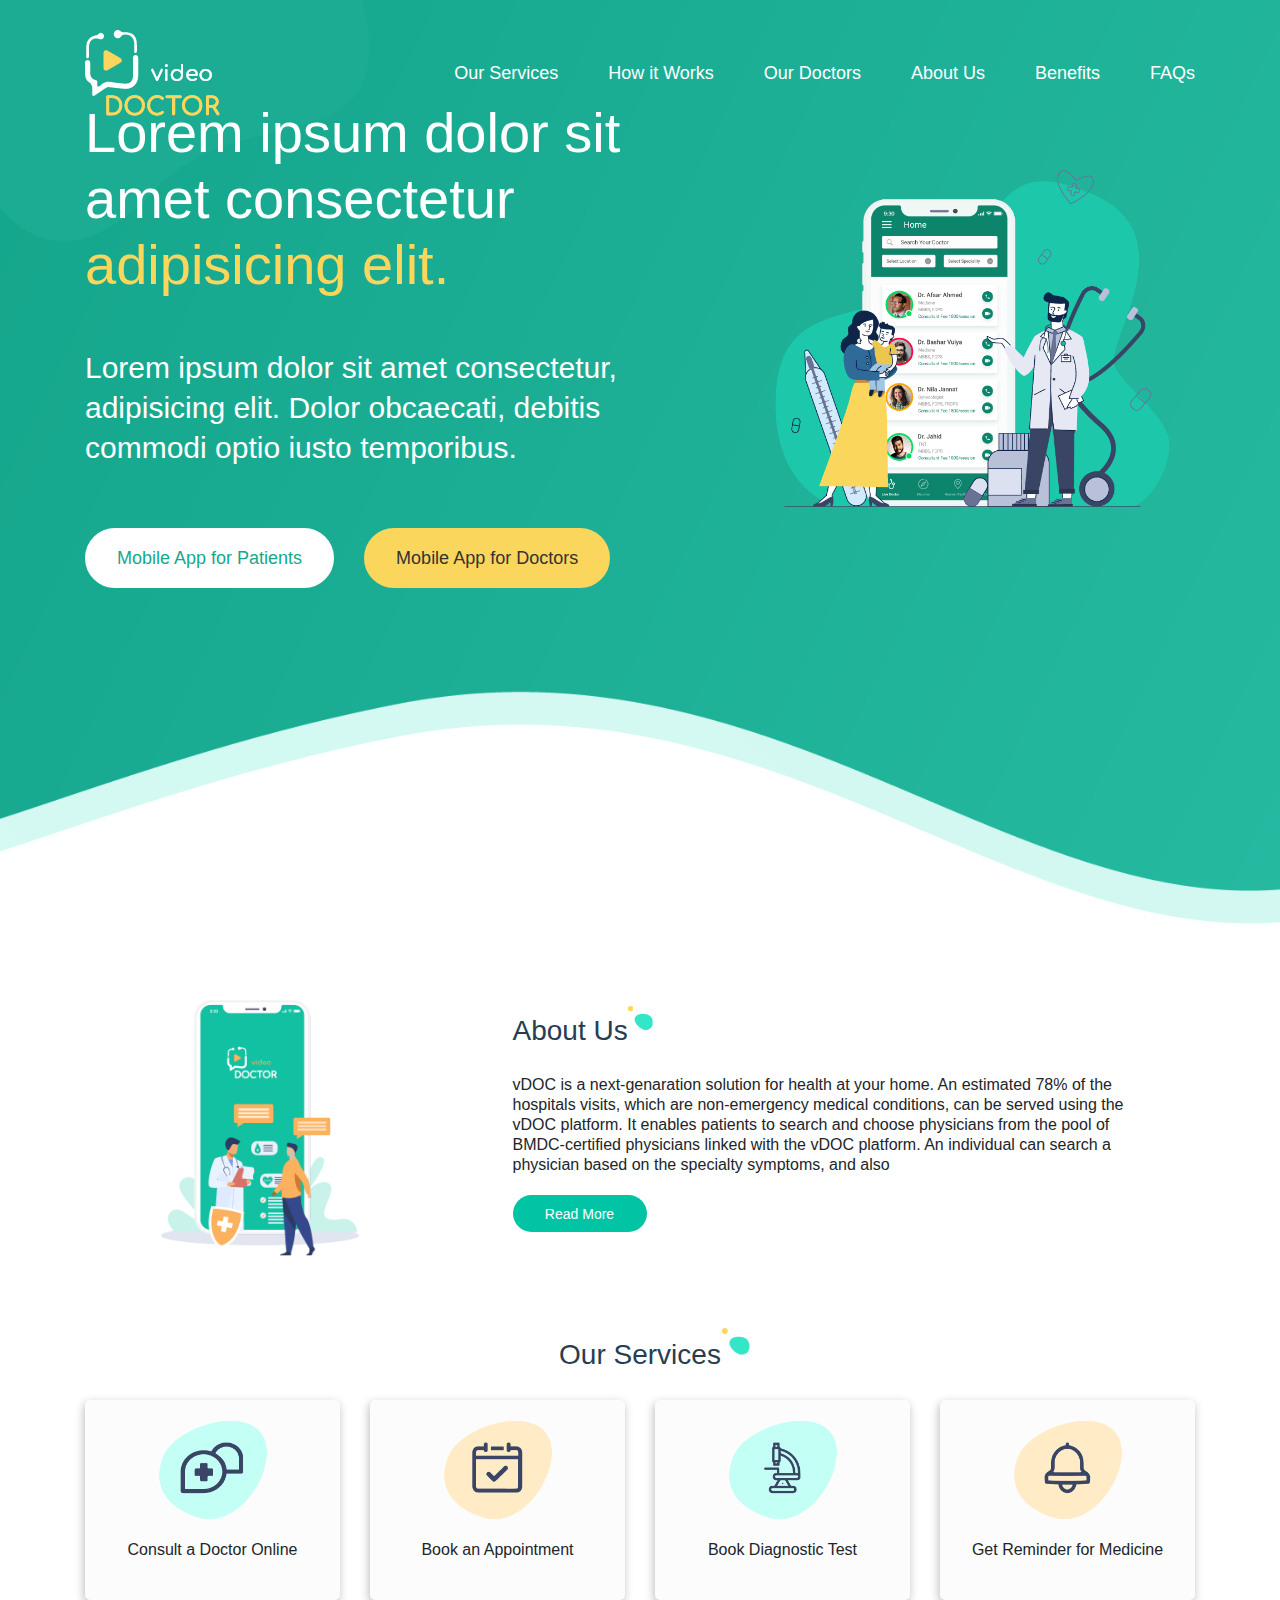
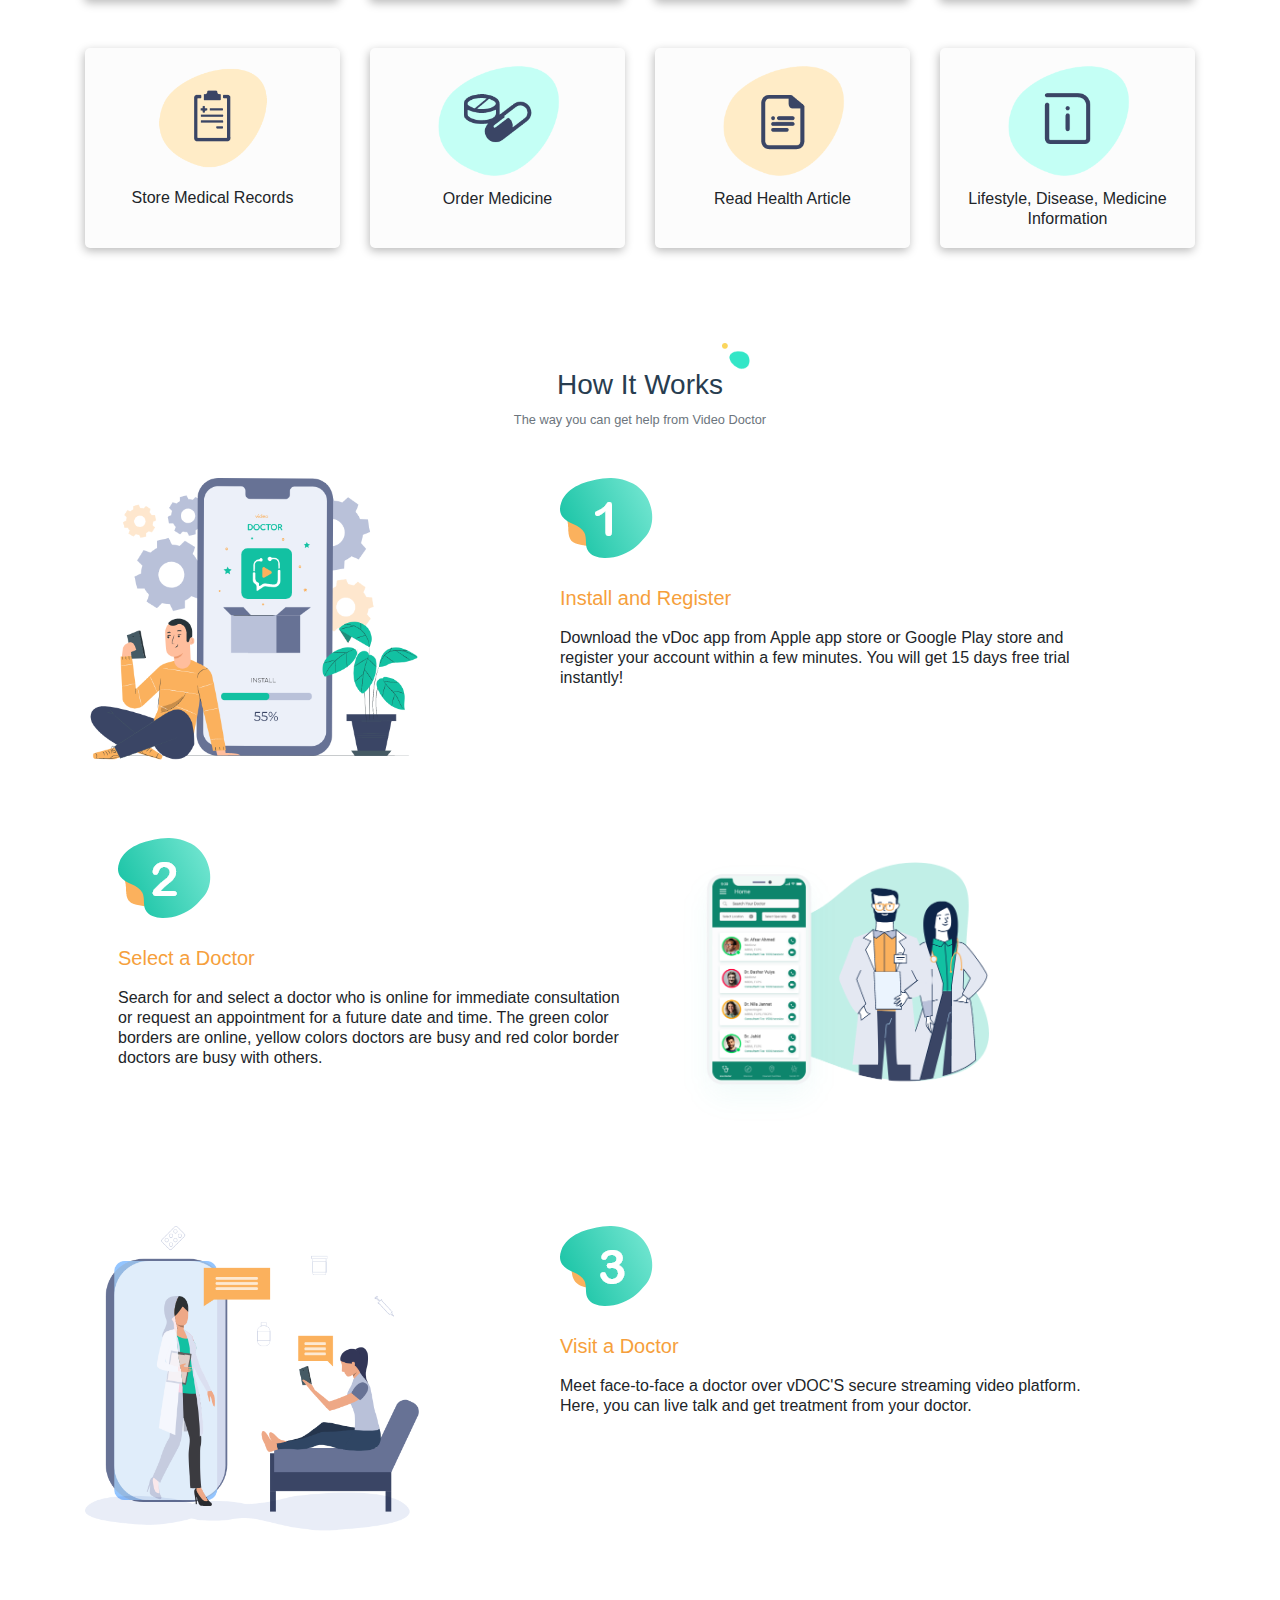
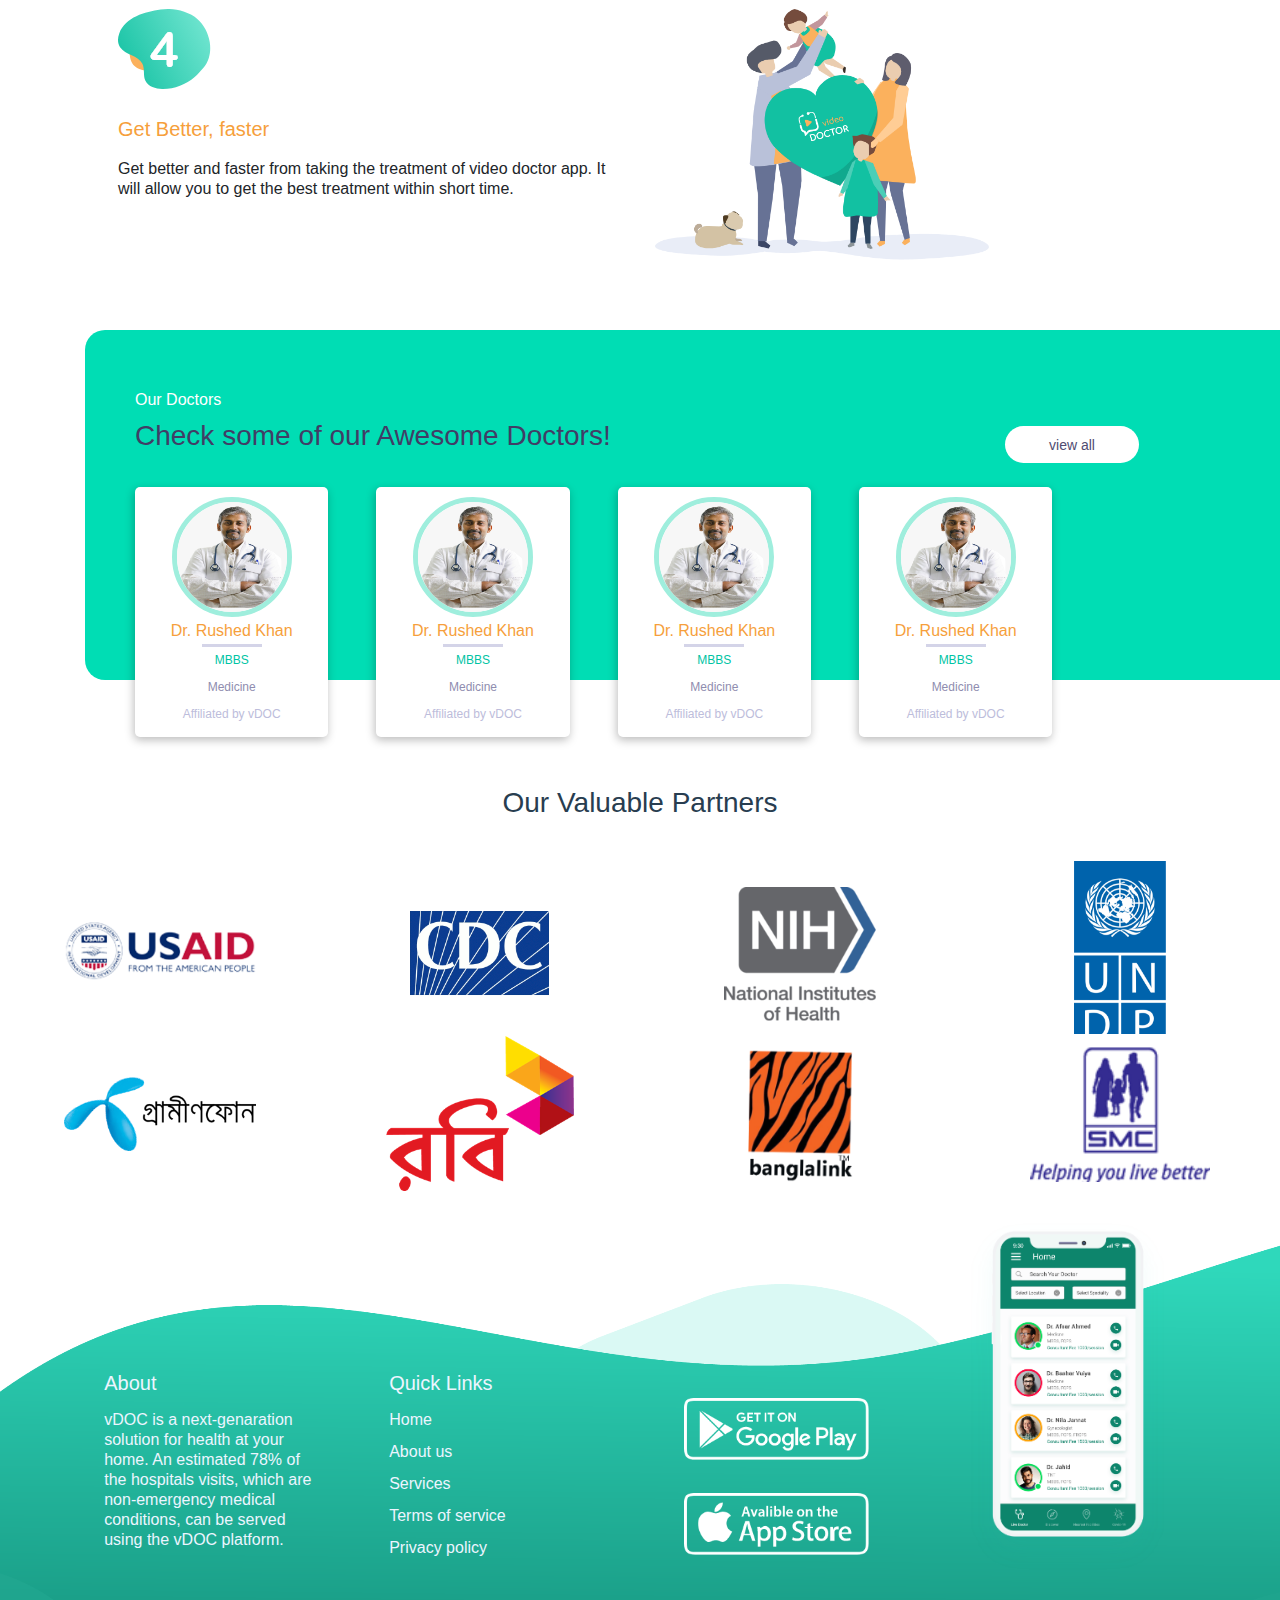
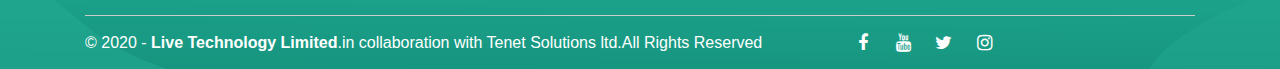
==== index.html @ 643cba52 "fixed color" ====
<!DOCTYPE html>
<html lang="en">

<head>
    <meta charset="UTF-8">
    <meta name="viewport" content="width=device-width, initial-scale=1.0">
    <title>Document</title>
    <link rel="stylesheet" href="https://stackpath.bootstrapcdn.com/bootstrap/4.4.1/css/bootstrap.min.css">
    <link rel="stylesheet" href="https://cdnjs.cloudflare.com/ajax/libs/font-awesome/5.13.0/css/all.min.css">
    <link rel="stylesheet" href="https://cdnjs.cloudflare.com/ajax/libs/font-awesome/4.7.0/css/font-awesome.min.css">

    <link rel="stylesheet" href="./assets/css/style.css">
</head>

<body>

    <header class="header">
        <div class="container">
            <div class="row">
                <div class="col-12">
                    <nav class="navbar navbar-expand-lg">
                        <a class="logo" href="#">
                            <img src="./assets/img/logo.png" alt="logo">
                        </a>
                        <button class="navbar-toggler" type="button" data-toggle="collapse" data-target="#mainMenu"
                            aria-controls="mainMenu" aria-expanded="false" aria-label="Toggle navigation">
                            <i class="fas fa-bars"></i>
                        </button>

                        <div class="collapse navbar-collapse mainMenu" id="mainMenu">
                            <ul class="navbar-nav ml-auto">
                                <li class="nav-item active">
                                    <a class="nav-link" href="#">Our Services</a>
                                </li>
                                <li class="nav-item active">
                                    <a class="nav-link" href="#">How it Works</a>
                                </li>
                                <li class="nav-item active">
                                    <a class="nav-link" href="#">Our Doctors</a>
                                </li>
                                <li class="nav-item">
                                    <a class="nav-link" href="#">About Us</a>
                                </li>
                                <li class="nav-item">
                                    <a class="nav-link" href="#">Benefits</a>
                                </li>
                                <li class="nav-item">
                                    <a class="nav-link" href="#">FAQs</a>
                                </li>
                            </ul>
                        </div>
                    </nav>
                </div>
            </div>
        </div>
    </header>

    <section class="bannerWrap">
        <div class="container">
            <div class="row align-items-center">
                <div class="col-lg-7 col-md-7 col-sm-6 col-12">
                    <div class="bannerContent">
                        <h1 class="bannerTitle">Lorem ipsum dolor sit amet consectetur <span>adipisicing elit.</span>
                        </h1>
                        <p class="bannerPara">Lorem ipsum dolor sit amet consectetur, adipisicing elit. Dolor obcaecati,
                            debitis commodi optio iusto temporibus.</p>
                        <div class="btnGroup">
                            <a href="#" class="btnGlob btnPatient">Mobile App for Patients</a>
                            <a href="#" class="btnGlob btnDoctor">Mobile App for Doctors</a>
                        </div>
                    </div>
                </div>
                <div class="col-lg-5 col-md-5 col-sm-6 col-12">
                    <div class="bannerImg">
                        <img src="./assets/img/2.Illustration 1-01.png" alt="Illustration" class="img-fluid">
                    </div>
                </div>
            </div>
        </div>
    </section>

    <section class="about">
        <div class="container">
            <div class="row">
                <div class="col-4 about-image">
                    <img src="./assets/img/3.Aboust us-01.png" alt="about image">
                </div>
                <div class="col-7 m-auto">
                    <div class="header-about">
                        <h3 class="heading-about">About Us</h3>
                        <div class="icon">
                            <img src="./assets/img/16.png" alt="icon">
                        </div>
                    </div>
                    <div class="body-about">vDOC is a next-genaration solution for health at your home. An estimated 78%
                        of
                        the hospitals visits, which are non-emergency medical conditions, can be served
                        using the vDOC platform. It enables patients to search and choose physicians
                        from the pool of BMDC-certified physicians linked with the vDOC platform. An
                        individual can search a physician based on the specialty symptoms, and also
                    </div>
                    <a href="#" class="custom-button about-link">Read More</a>
                </div>
            </div>
        </div>
    </section>

    <section class="services">
        <div class="container">
            <div class="service-header text-center">
                <h3>Our Services</h3>
                <img src="./assets/img/16.png" alt="service logo">
            </div>
            <div class="row mb-5">
                <div class="col-3">
                    <div class="service">
                        <img src="./assets/img/4.Consult-01.png" alt="image">
                        <span class="service-type">Consult a Doctor Online</span>
                    </div>
                </div>
                <div class="col-3">
                    <div class="service">
                        <img src="./assets/img/5.Book-01.png" alt="image">
                        <span class="service-type">Book an Appointment</span>
                    </div>
                </div>
                <div class="col-3">
                    <div class="service">
                        <img src="./assets/img/6.Book-01.png" alt="image">
                        <span class="service-type">Book Diagnostic Test</span>
                    </div>
                </div>
                <div class="col-3">
                    <div class="service">
                        <img src="./assets/img/7.Reminder-01.png" alt="image">
                        <span class="service-type">Get Reminder for Medicine</span>
                    </div>
                </div>
            </div>
            <div class="row">
                <div class="col-3">
                    <div class="service">
                        <img src="./assets/img/8.Store-01.png" alt="image">
                        <span class="service-type">Store Medical Records</span>
                    </div>
                </div>
                <div class="col-3">
                    <div class="service">
                        <img src="./assets/img/9.png" alt="image">
                        <span class="service-type">Order Medicine</span>
                    </div>
                </div>
                <div class="col-3">
                    <div class="service">
                        <img src="./assets/img/10.png" alt="image">
                        <span class="service-type">Read Health Article</span>
                    </div>
                </div>
                <div class="col-3">
                    <div class="service">
                        <img src="./assets/img/11.png" alt="image">
                        <span class="service-type">Lifestyle, Disease, Medicine Information</span>
                    </div>
                </div>
            </div>

        </div>
    </section>

    <section class="howitworks">
        <div class="container">
            <div class="howworksheader">
                <div class="top-header text-center">
                    <h3>How It Works</h3>
                    <img src="./assets/img/16.png" alt="image">
                </div>
                <div class="bottom-header text-center text-muted">
                    <small>The way you can get help from Video Doctor</small>
                </div>
            </div>
            <div class="row mt-5">
                <div class="col-5 main-image">
                    <img src="./assets/img/12.png" alt="">
                </div>
                <div class="col-6">
                    <img src="./assets/img/24.png" alt="image">
                    <div class="how-works-body-heading">Install and Register</div>
                    <div class="description">Download the vDoc app from Apple app store or Google Play store
                        and register your account within a few minutes.
                        You will get 15 days free trial instantly!
                    </div>
                </div>
            </div>
            <div class="row mt-5">
                <div class="col-6 pl-5 ">
                    <img src="./assets/img/25.png" alt="image">
                    <div class="how-works-body-heading">Select a Doctor</div>
                    <div class="description">Search for and select a doctor who is online for immediate consultation or request an appointment for a future date and time. The green color borders are online, yellow colors doctors are busy and red color border doctors are busy with others.
                    </div>
                </div>
                <div class="col-5 main-image">
                    <img src="./assets/img/13.png" alt="">
                </div>
            </div>
            <div class="row mt-5">
                <div class="col-5 main-image">
                    <img src="./assets/img/14.png" alt="">
                </div>
                <div class="col-6">
                    <img src="./assets/img/26.png" alt="image">
                    <div class="how-works-body-heading">Visit a Doctor</div>
                    <div class="description">Meet face-to-face a doctor over vDOC'S secure streaming video platform. Here, you can live talk and get treatment from your doctor.
                    </div>
                </div>
            </div>
            <div class="row mt-5">
                <div class="col-6 pl-5 ">
                    <img src="./assets/img/27.png" alt="image">
                    <div class="how-works-body-heading">Get Better, faster</div>
                    <div class="description">Get better and faster from taking the treatment of video doctor app. It will allow you to get the best treatment within short time.
                    </div>
                </div>
                <div class="col-5 main-image">
                    <img src="./assets/img/15.png" alt="">
                </div>
            </div>
        </div>
    </section>

    <section class="our-doctors">
        <div class="container">
            <div class="doc-background">
                <div class="row">
                    <div class="col-12 sub-heading">Our Doctors</div>

                    <div class="col-9 mt-3 mb-4 main-heading">Check some of our Awesome Doctors!</div>
                    <div class="col-3 mt-3 mb-4"><a href="#" class="custom-button btnviewall">view all</a></div>
                
               
                    <div class="col-2 cus-row mr-5 doc-pro">
                        <img src="./assets/img/doctor.png" alt="picture">
                        <span class="name">Dr. Rushed Khan</span>
                        <span class="degree">MBBS</span>
                        <span class="dept">Medicine</span>
                        <span class="designation">Affiliated by vDOC</span>
                    </div>
                    <div class="col-2 mr-5 doc-pro">
                        <img src="./assets/img/doctor.png" alt="picture">
                        <span class="name">Dr. Rushed Khan</span>
                        <span class="degree">MBBS</span>
                        <span class="dept">Medicine</span>
                        <span class="designation">Affiliated by vDOC</span>
                    </div>
                    <div class="col-2 mr-5  doc-pro">
                        <img src="./assets/img/doctor.png" alt="picture">
                        <span class="name">Dr. Rushed Khan</span>
                        <span class="degree">MBBS</span>
                        <span class="dept">Medicine</span>
                        <span class="designation">Affiliated by vDOC</span>
                    </div>
                    <div class="col-2  doc-pro">
                        <img src="./assets/img/doctor.png" alt="picture">
                        <span class="name">Dr. Rushed Khan</span>
                        <span class="degree">MBBS</span>
                        <span class="dept">Medicine</span>
                        <span class="designation">Affiliated by vDOC</span>
                    </div>
                </div>
                    
                    
                
            </div>
        </div>
    </section>

<!---partner section--->
    <!---partner section--->
    <section>
        <div class="container-fluid">



            <div class="row">
                <div class="col-lg-12 section-header">
                    <h3>Our Valuable Partners</h3>
                    <!--
                    <div class="icon">
                        <img src="./assets/img/usaid.png" alt="icon"/>
                    </div>
              		-->
                </div>

                <div class="col-lg-3 partner-img">
                    <img src="./assets/img/usaid.png" alt="image" class="img-fluid" />
                </div>
                <div class="col-lg-3 partner-img">
                    <img src="./assets/img/US-CDC-Logo.png" alt="image" class="img-fluid" />
                </div>
                <div class="col-lg-3 partner-img">
                    <img src="./assets/img/200px-NIH_Master_Logo_Vertical_2Color.png" alt="image" class="img-fluid" />
                </div>
                <div class="col-lg-3 partner-img">
                    <img src="./assets/img/1200px-UNDP_logo.svg.png" alt="image" class="img-fluid" />
                </div>


                <div class="col-lg-3 partner-img">
                    <img src="./assets/img/grameenphone-logo-6C1403D0AB-seeklogo.com.png" alt="image"
                        class="img-fluid" />
                </div>
                <div class="col-lg-3 partner-img">
                    <img src="./assets/img/robi-logo-263EE1D4A2-seeklogo.com.png" alt="image" class="img-fluid" />
                </div>
                <div class="col-lg-3 partner-img">
                    <img src="./assets/img/Banglalink-Logo-1-6617.png" alt="image" class="img-fluid" />
                </div>
                <div class="col-lg-3 partner-img">
                    <img src="./assets/img/Header-Logo68.png" alt="image" class="img-fluid" />
                </div>
            </div>



        </div>
    </section>
    <!---end partner section--->
    <!---footer section--->
<section class="footer">
    <div class="container">
        <div class="row">
            <div class="col-lg-3 section">
                <h5>About</h5>
                <p>
                    vDOC is a next-genaration solution for health at your home. An estimated 78% of the hospitals visits, which are non-emergency medical conditions, can be served using the vDOC platform.
                </p>
            </div>
            <div class="col-lg-3 section footer-links">
            <h5>Quick Links</h5>
            <ul>
              <li><a href="#">Home</a></li>
              <li><a href="#">About us</a></li>
              <li><a href="#">Services</a></li>
              <li><a href="#">Terms of service</a></li>
              <li><a href="#">Privacy policy</a></li>
            </ul>
           </div>
            <div class="col-lg-3 section">
                <div class="social">
                    <img src="./assets/img/20.Palystore.png" alt="image" class="img-fluid"/>
                </div>
                <div class="social">
                    <img src="./assets/img/21.Appstore.png" alt="image" class="img-fluid"/>
                </div>
            </div>
            <div class="col-lg-3">
                <img src="./assets/img/23.Slider app.png" alt="image" class="img-fluid">
            </div>
            <div class="col-lg-12">
                <hr>
                <div class="row text-white">
                    <div class="col-lg-8">
                      <div class="copyright">
                        &copy; 2020 - <strong>Live Technology Limited</strong>.in collaboration with Tenet Solutions ltd.All Rights Reserved
                      </div>
                    </div>
                    <div class="col-lg-4 social-links">
                      <a href="#" class="facebook"><i class="fa fa-facebook"></i></a>
                      <a href="#" class="youtube"><i class="fa fa-youtube"></i></a>
                      <a href="#" class="twitter"><i class="fa fa-twitter"></i></a>
                      <a href="#" class="instagram"><i class="fa fa-instagram"></i></a>
                    </div>
                </div>
            </div>
        </div>
    </div>
</section>
    <!---end footer section--->



    <script src="https://code.jquery.com/jquery-3.4.1.slim.min.js"></script>
    <script src="https://cdn.jsdelivr.net/npm/popper.js@1.16.0/dist/umd/popper.min.js"></script>
    <script src="https://stackpath.bootstrapcdn.com/bootstrap/4.4.1/js/bootstrap.min.js"></script>
    <script src="./assets/js/main.js"></script>

</body>

</html>
---- assets/css/style.css ----
* {
    margin: 0;
    padding: 0;
}

body {
    font-size: 16px;
    line-height: 20px;
    box-sizing: border-box;
    overflow-x: hidden;
    background: #FFFFFF;
}

h3{
    color: #283d50;
}

a.custom-button{
    display: flex;
    align-items: center;
    justify-content: center;
    font-size: 14px;
    line-height: 18px;
    background: #fff;
    height: 37px;
    font-weight: 400;
    color: #504c72;
    text-decoration: none;
    border-radius: 30px;
    transition: all 0.5s;
    width: 134px;
}
.cus-row{
    margin: 0 15px;
}
 
/* .container{
    max-width: 1600px;
} */

/*===================================   header style      =================================*/

.header {
    padding: 30px 0;
    position: absolute;
    top: 0;
    left: 0;
    width: 100%;
    z-index: 10;
    transition: all 0.5s;
}

.header.fixedMenu{
    background: #1bac93; 
    position: fixed;
    padding: 15px;
    -ms-box-shadow: 0 4px 6px 0 rgba(12,0,46,.06);
    box-shadow: 0 4px 6px 0 rgba(12,0,46,.06);
}

.header.fixedMenu .navbar .logo img{
    max-width: 100px;
}
.header .navbar {
    padding: 0;
}
.header .navbar .logo {
    color: #fff;
}
.header .navbar .logo img {
    transition: all 0.5s;
    max-width: 135px;
    width: 100%;
}
.header .navbar .navbar-toggler {
}
.header .navbar .navbar-toggler i {
}
.header .navbar .mainMenu {
}
.header .navbar .mainMenu .navbar-nav {
    align-items: center;
}
.header .navbar .mainMenu .navbar-nav .nav-item {
    margin-right: 50px;
}
.header .navbar .mainMenu .navbar-nav .nav-item:last-child {
    margin-right: 0;
}
.header .navbar .mainMenu .navbar-nav .nav-item .nav-link {
    color: #fff;
    font-size: 18px;
    line-height: 20px;
    padding: 0;
    font-weight: 500;
}

/*===================================   header style      =================================*/

/* ==================================   bannerWrap style    ================================= */
.bannerWrap {
    background: url(../img/1.Slider-background-01.png) no-repeat scroll top left / cover;
    padding: 100px 0 340px;
}

.bannerContent {
}
.bannerContent .bannerTitle {
    font-size: 56px;
    line-height: 66px;
    color: #fff;
    margin-bottom: 50px;
}
.bannerContent .bannerTitle span {
    color: #fbd65d;
}
.bannerContent .bannerPara {
    font-size: 30px;
    line-height: 40px;
    color: #fff;
    margin-bottom: 60px;
}
.bannerContent .btnGroup {
    display: flex;
}
.bannerContent .btnGlob {
    display: flex;
    align-items: center;
    justify-content: center;
    font-size: 18px;
    line-height: 22px;
    background: #fff;
    padding: 0 30px;
    height: 60px;
    font-weight: 500;
    color: #16a88e;
    text-decoration: none;
    border-radius: 30px;
    transition: all 0.5s;
}
.bannerContent .btnGlob.btnPatient {
    margin-right: 30px;
    border: 2px solid #fff;
}
.bannerContent .btnGlob.btnPatient:hover {
    background: transparent;
    color: #fff;
}
.bannerContent .btnGlob.btnDoctor {
    border: 2px solid #fbd65d;
    background: #fbd65d;
    color: #333;
}
.bannerContent .btnGlob.btnDoctor:hover {
    background: transparent;
    color: #fbd65d;
}
.bannerContent .bannerImg {
}
.bannerContent .bannerImg img {
}

/*===================================   bannerWrap style      =================================*/

/* ==================================   about us style    ================================= */

.about {
    margin-top: 20px;
}
.header-about {
    margin-bottom: 20px;
    display: flex;
    flex-direction: row;
}

.header-about .heading-about {
}
.header-about .icon {
}
.header-about .icon img {
    width: 27px;
    margin-top: -10px;
}
.about-image img {
    width: 100%;
}
.about .body-about {
    margin: 20px 0;
}
.about .about-link {
    text-decoration: none;
    background: #00C4A4;
    color: #fff;
}
.about .custom-button.about-link:hover{
    background: transparent;
    color: #00C4A4;
    border: 1px solid #00C4A4;
}

/* ==================================   about us style    ================================= */

/* ==================================   our services style    ================================= */

.services {
    margin-top: 40px;
}

.services .service-header {
}

.services .service-header img{
    width: 30px;
    margin-top: -95px;
    margin-left: 193px;
}

.services .service {
    width: 100%;
    height: 200px;
    background-color: #FCFCFC;
    display: flex;
    flex-direction: column;
    border-radius: 5px;
    -webkit-box-shadow: -1px 3px 10px 0px rgba(0,0,0,0.27);
    -moz-box-shadow: -1px 3px 10px 0px rgba(0,0,0,0.27);
    box-shadow: -1px 3px 10px 0px rgba(0,0,0,0.27);
}
.services .service img {
    width: 140px;
    margin: 0 auto;
}
.services .service span {
    margin: 0 auto;
    text-align: center;
}

/* ==================================   our services style    ================================= */

/* ==================================  Start How it works    ================================= */

.howitworks{
    margin-top: 120px;
}

.howitworks .howworksheader{
    margin-bottom: 20px;
}
.howitworks .howworksheader .top-header{
    
}

.howitworks .howworksheader .top-header img{
    width: 30px;
    margin-top: -95px;
    margin-left: 193px;
}

.howitworks .howworksheader .bottom-header{
    margin-top: -20px;
}

.howitworks .main-image img{
    max-width: 75%;
}
.howitworks img{
    margin-bottom: 30px;
}
.howitworks .how-works-body-heading{
    margin-bottom: 20px;
    color: #F69F3C;
    font-weight: 500;
    font-size: 20px;
}
 

/* ==================================   End How it works    ================================= */

/* ==================================   start our doctors    ================================= */

.our-doctors{
    margin: 40px 0;
}
.our-doctors .doc-background{
    background-color: #00DDB4;
    height: 350px;
    width: 100vw;
    border-radius: 20px; 
    padding: 60px 100px 0 50px;
}
.our-doctors .doc-background .sub-heading{
    color: #fff;
    font-weight: 400;
    font-size: 16px;
}
.our-doctors .doc-background .main-heading{
    color: #413D66;
    font-weight: 400;
    font-size: 28px;

}
.our-doctors .custom-button.btnviewall:hover {
    background: transparent;
    color: #fff;
    border: 1px solid #fff;
}

.our-doctors .doc-background .doc-pro{
    height: 250px;
    background: #FFFFFF;
    border-radius: 5px;
    -webkit-box-shadow: -1px 3px 10px 0px rgba(0,0,0,0.27);
    -moz-box-shadow: -1px 3px 10px 0px rgba(0,0,0,0.27);
    box-shadow: -1px 3px 10px 0px rgba(0,0,0,0.27);
    display: flex;
    flex-direction: column;
    justify-content: center;
    align-items: center;
    line-height: 27px;
}
.our-doctors .doc-background .doc-pro img{
    width: 120px;
    height: 120px;
    border: 5px solid #9FEEDD;
    border-radius: 100%
}
.our-doctors .doc-background .doc-pro .name{
    color: #F69F3C;

}
.our-doctors .doc-background .doc-pro .degree{
    font-size: 12px;
    color: #00C4A4;
    font-weight: 500;
    width: 60px;
    border-top: 3px solid #D4D4E8;
    text-align: center;
}
.our-doctors .doc-background .doc-pro .dept{
    color: #8F8DAF;
    font-size: 12px;
}
.our-doctors .doc-background .doc-pro .designation{
    color: #BDBDDB;
    font-size: 12px;
}

/* ==================================   End our doctors   ================================= */



/*===================================   our partners           ================================= */
.section-header {
    margin-top: 66px;
    margin-bottom: 46px;
}

.section-header h3 {
    text-align: center;
}

.heading-partners .icon {
}
.heading-partners .icon img {
    width: 20px;
    margin-top: -10px;
}
.partner-img {
    padding: 64px;
    display: flex;
    justify-content: center;
    align-items: center;
    /* overflow: hidden; */
    background: #fff;
    height: 160px;
}
/*===================================   end our partners          ================================= */

/*===================================   footer                    ================================= */
.footer {
  background: url("../../assets/img/22.Slider-01.png") no-repeat center center;
  background-size: 100% 100%;
}
.footer .section{
    padding-top: 15%;
    padding-right: 3%;
    padding-left: 3%;
}
/*socilal link*/
.footer p {

    color: #ecf5ff;
}
.footer h5 {
    padding-top: 3%;
    padding-bottom: 3%;
    color: #ecf5ff;
}
.footer ul {
    list-style: none;
    padding: 0;
    margin: 0;
}
.footer ul li {
    padding: 0px 0px 12px 0px;
}
.footer ul a {
    color: #ecf5ff;
    text-decoration: none;
}
.footer .section .social {
    padding-top: 33px;
    padding-right: 10%;
    padding-left: 10px;

}
/*social link*/
.footer .mobile {;
    height:100%;
}
/*copywrite*/
hr { 
    display: block;
    height: 1px;
    border: 0; 
    border-top: 1px solid #ccc;
    margin: 1em 0;
    padding: 0; 
}
.social-links a {
    font-size: 18px;
    display: inline-block;
    color: #fff;
    text-align: center;
    width: 36px;
    height: 36px;
}
/*===================================   end footer                ================================= */
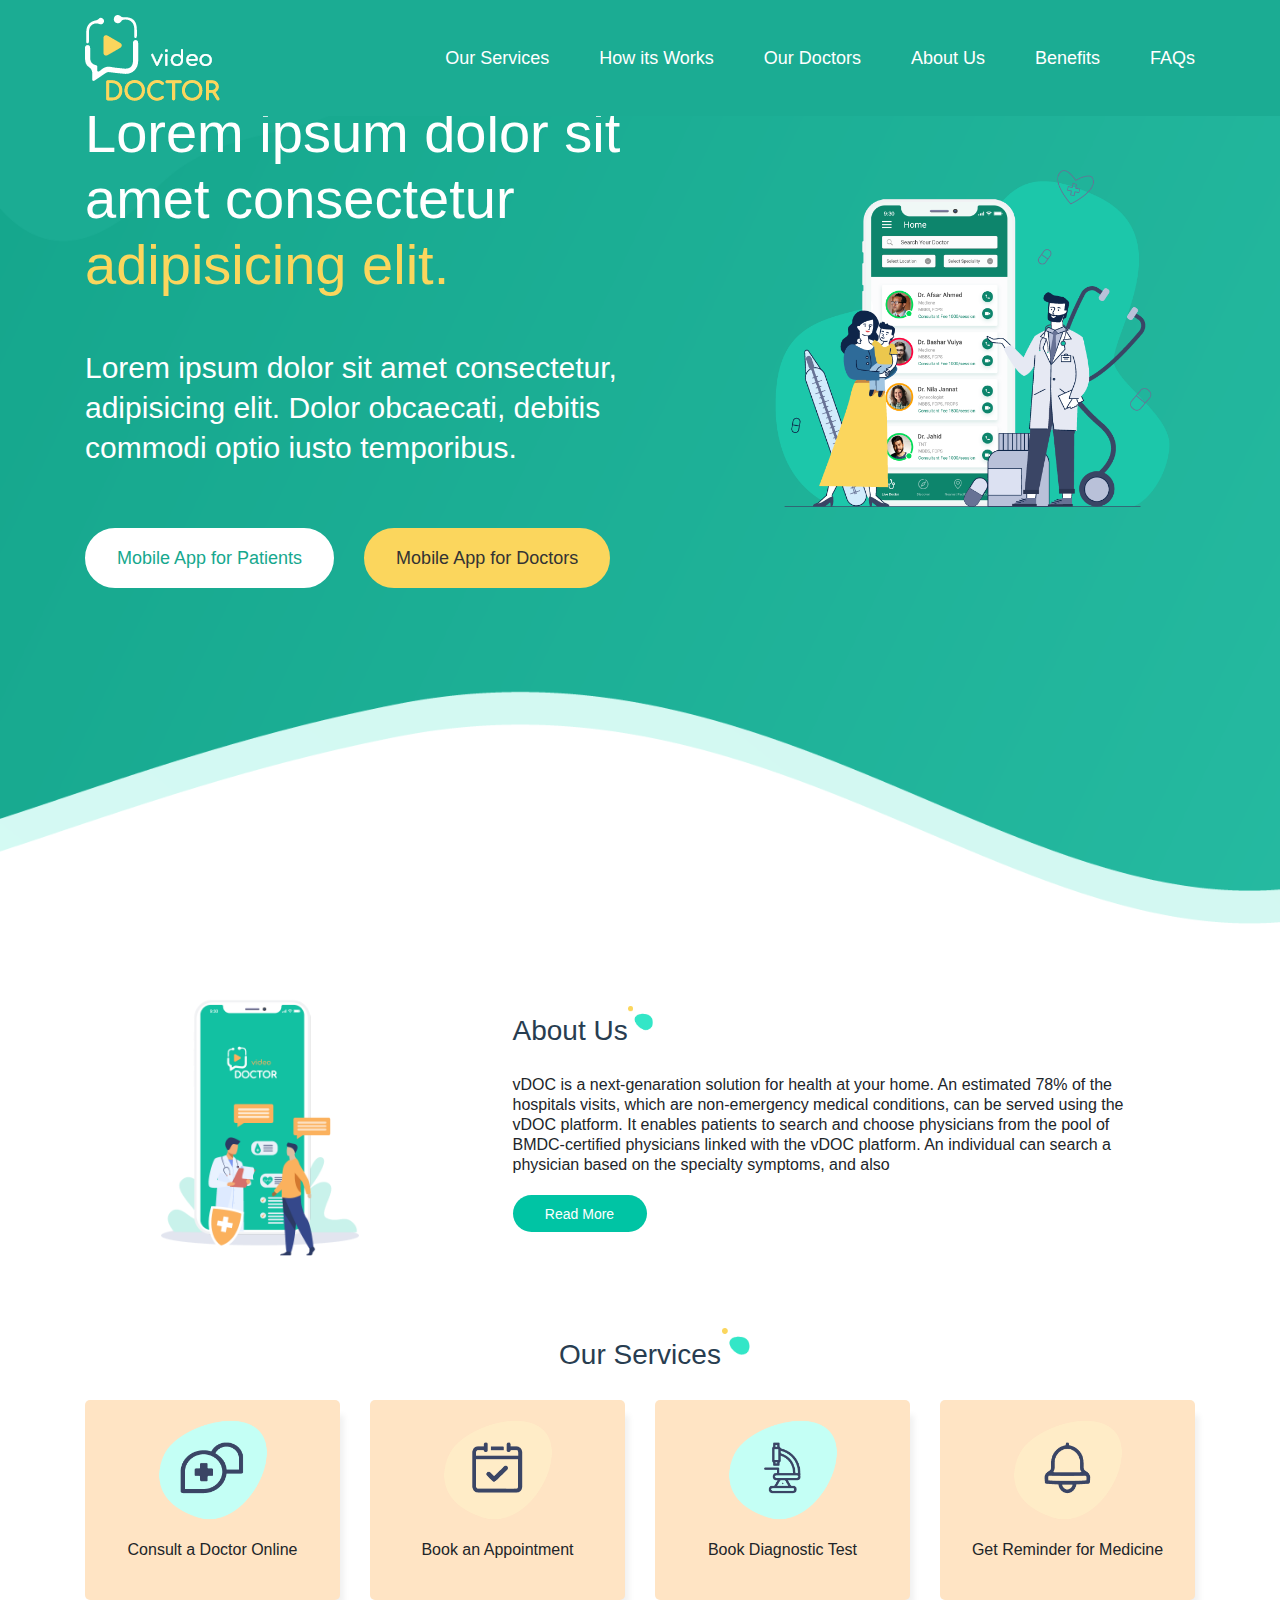
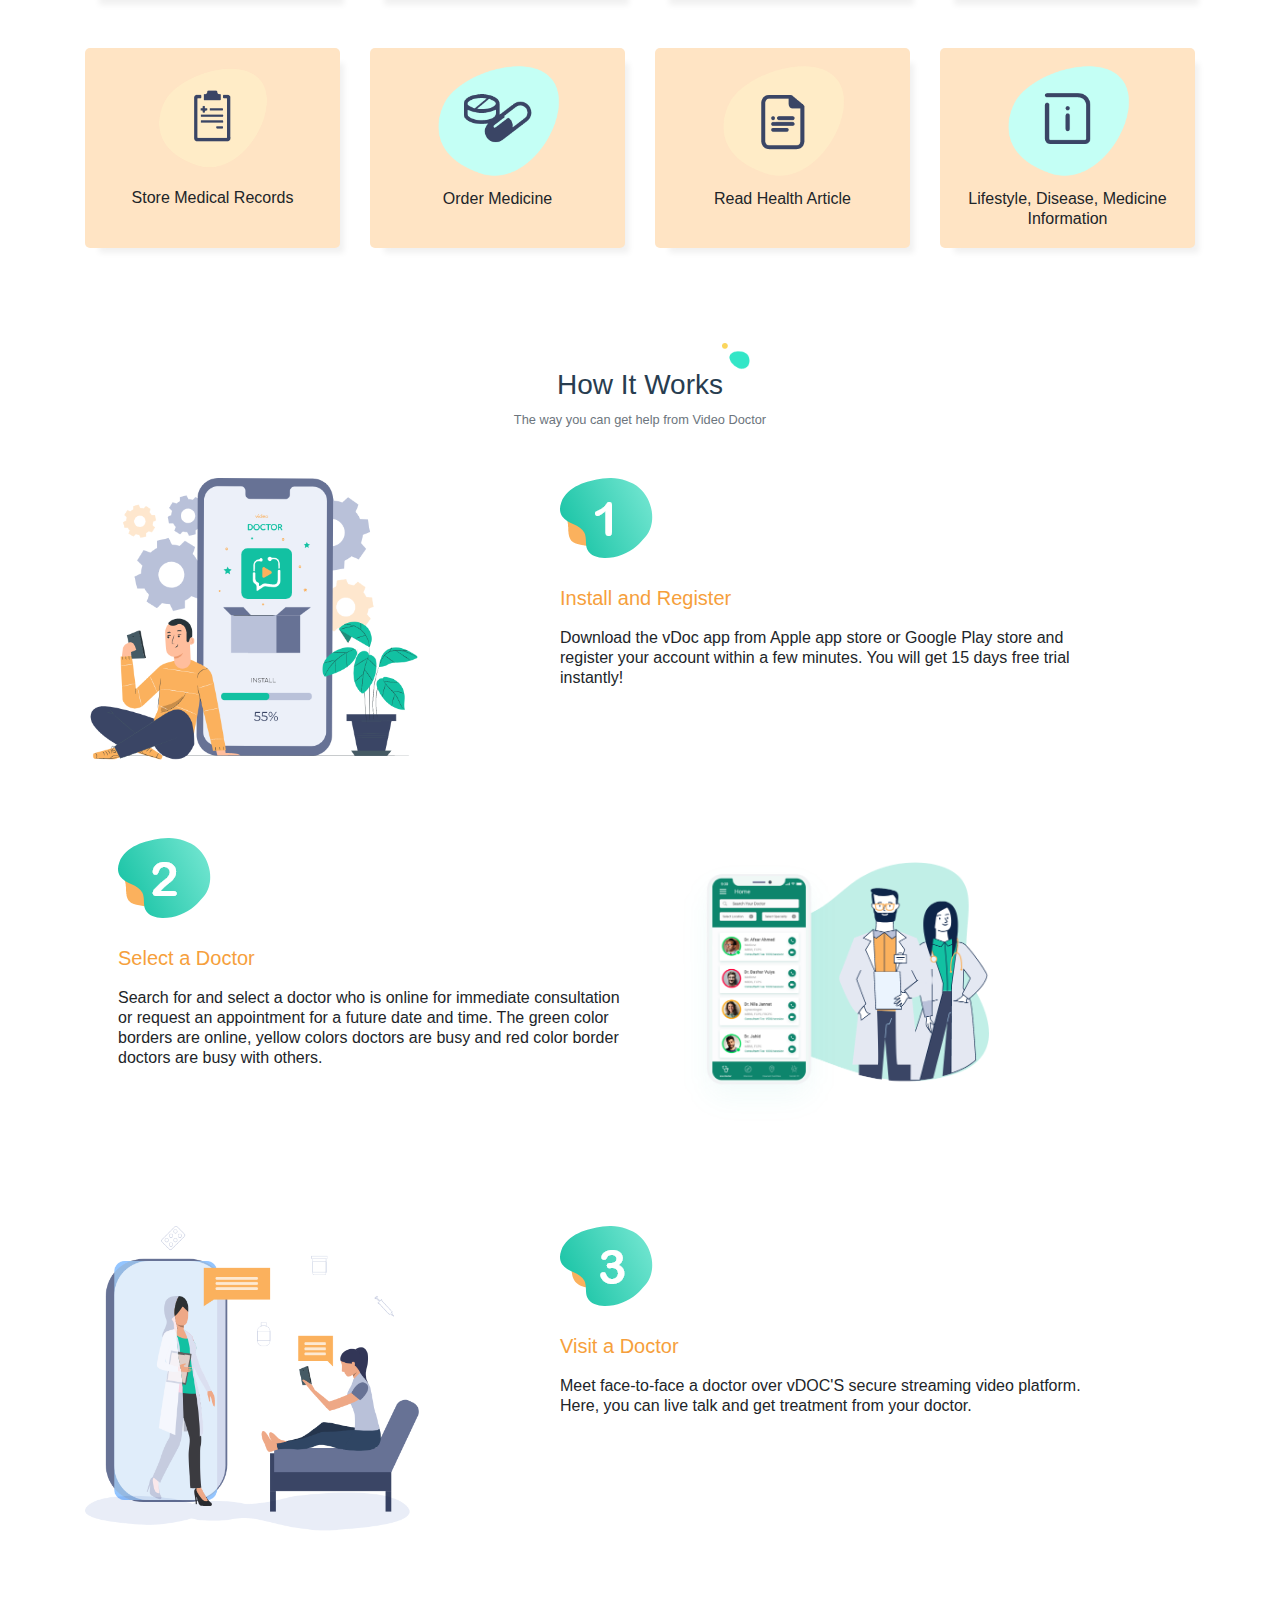
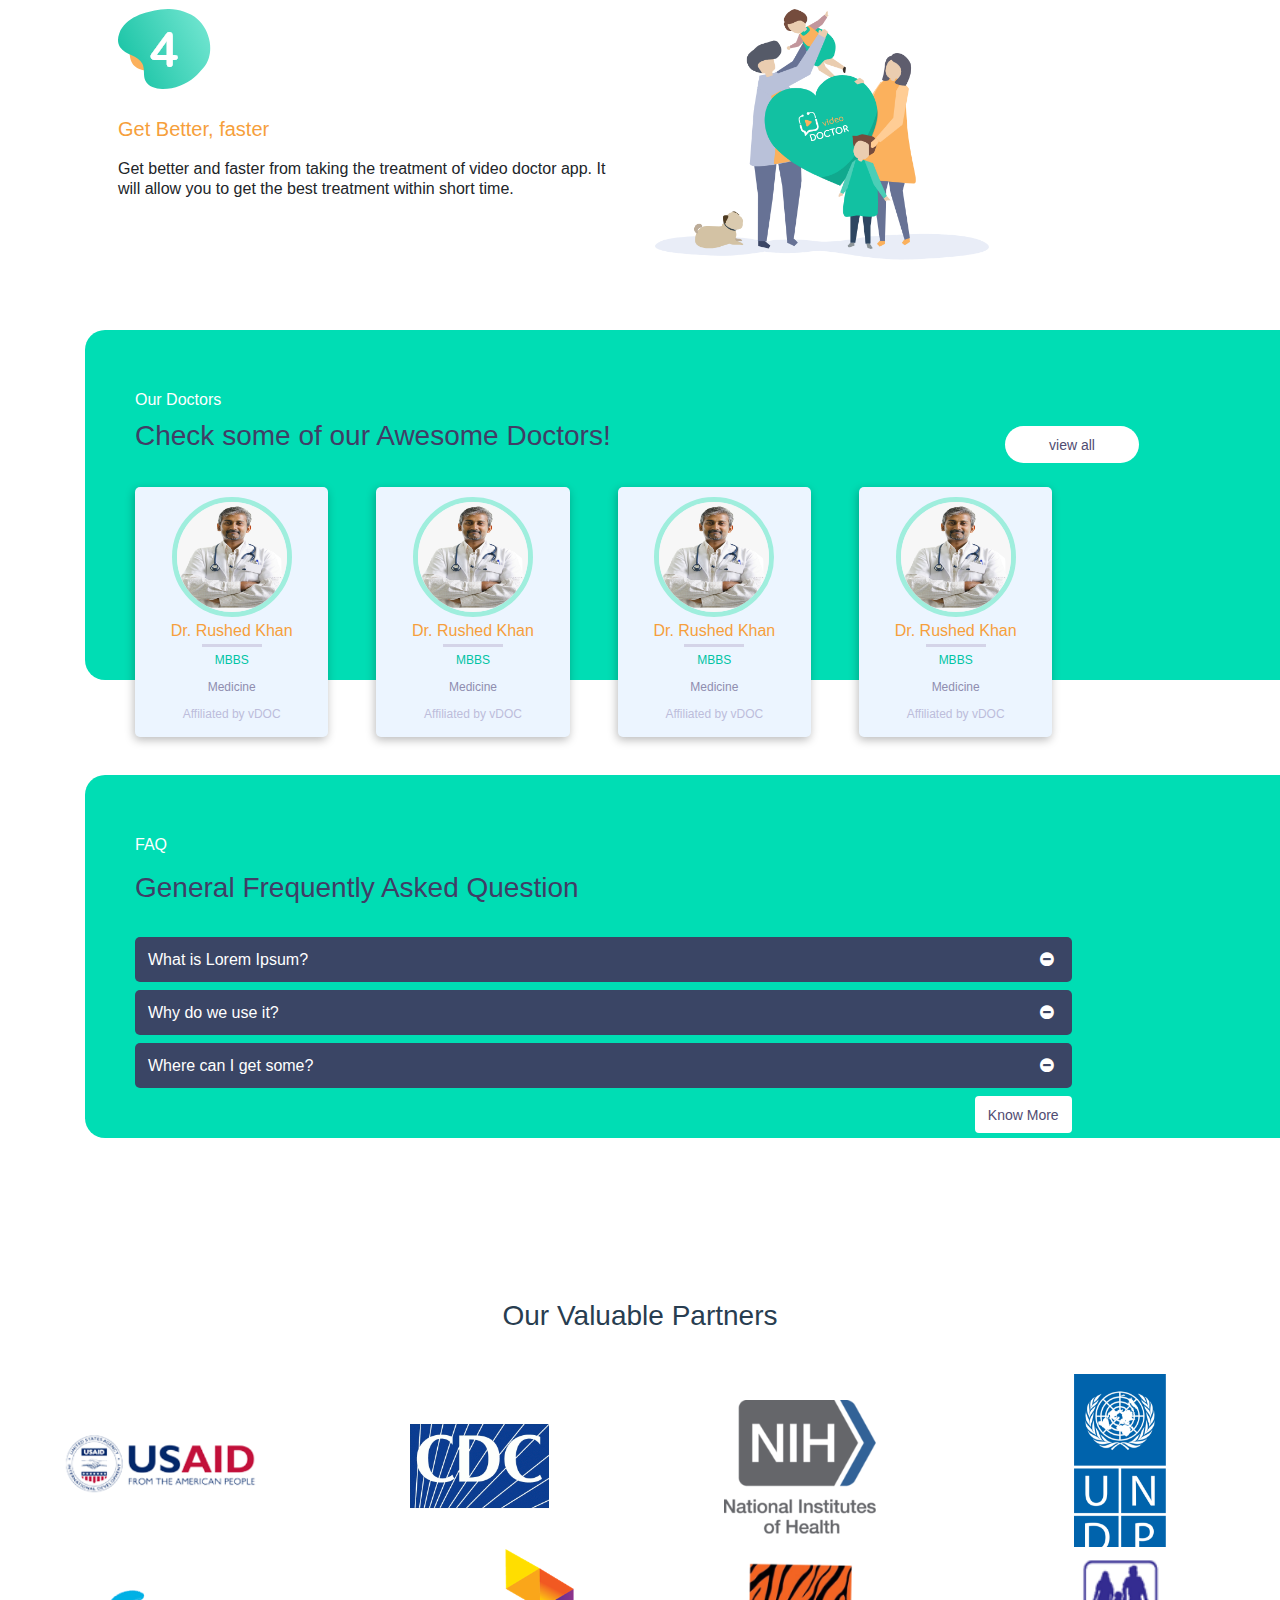
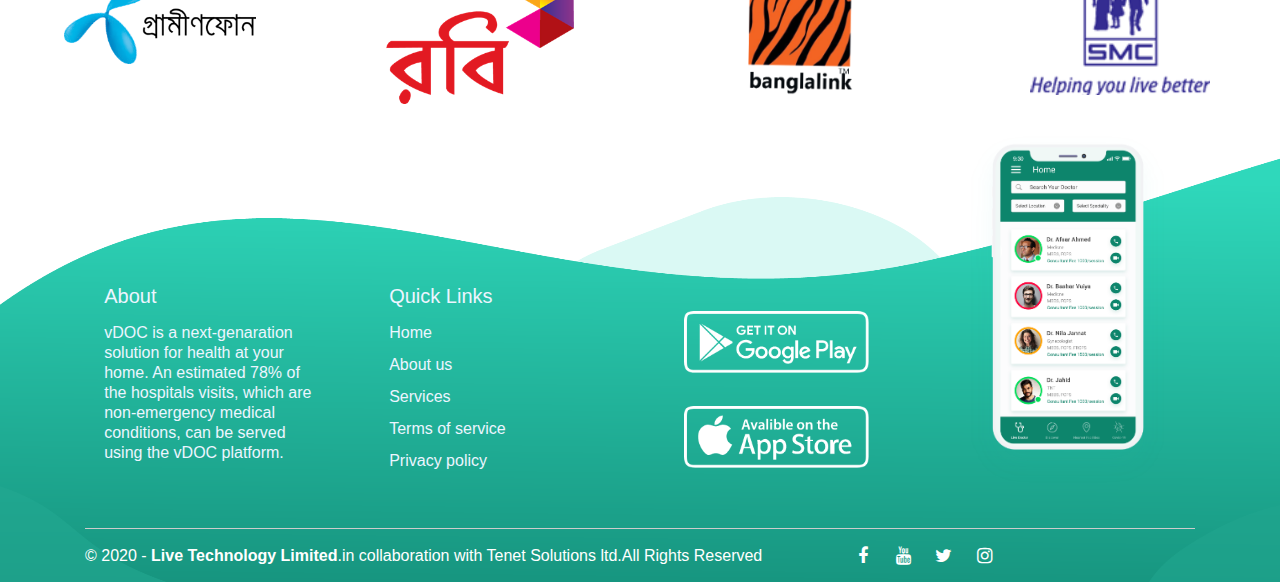
==== commit 916c4a1f: "faq section and faq page" ====
--- a/index.html
+++ b/index.html
@@ -19,7 +19,7 @@
             <div class="row">
                 <div class="col-12">
                     <nav class="navbar navbar-expand-lg">
-                        <a class="logo" href="#">
+                        <a class="logo" href="index.html">
                             <img src="./assets/img/logo.png" alt="logo">
                         </a>
                         <button class="navbar-toggler" type="button" data-toggle="collapse" data-target="#mainMenu"
@@ -32,20 +32,20 @@
                                 <li class="nav-item active">
                                     <a class="nav-link" href="#">Our Services</a>
                                 </li>
+                                <li class="nav-item">
+                                    <a class="nav-link" href="#">How its Works</a>
+                                </li>
+                                <li class="nav-item">
+                                    <a class="nav-link" href="#">Our Doctors</a>
+                                </li>
+                                <li class="nav-item">
+                                    <a class="nav-link" href="about.html">About Us</a>
+                                </li>
                                 <li class="nav-item active">
-                                    <a class="nav-link" href="#">How it Works</a>
-                                </li>
-                                <li class="nav-item active">
-                                    <a class="nav-link" href="#">Our Doctors</a>
+                                    <a class="nav-link" href="#">Benefits</a>
                                 </li>
                                 <li class="nav-item">
-                                    <a class="nav-link" href="#">About Us</a>
-                                </li>
-                                <li class="nav-item">
-                                    <a class="nav-link" href="#">Benefits</a>
-                                </li>
-                                <li class="nav-item">
-                                    <a class="nav-link" href="#">FAQs</a>
+                                    <a class="nav-link" href="faqs.html">FAQs</a>
                                 </li>
                             </ul>
                         </div>
@@ -273,7 +273,60 @@
         </div>
     </section>
 
-<!---partner section--->
+    <!---faqs--->
+    <section class="faq-index">
+        <div class="container">
+            <div class="faq-background">
+                <div class="row">
+                    <div class="col-12 sub-heading">FAQ</div>
+                     <div class="col-9 mt-3 mb-4 main-heading"><h5>General Frequently Asked Question</h5></div>
+                     <hr>
+                    <div class="col-10">
+                    <div class="faq tab-pane fade in active show" id="home">
+
+
+
+                    <div class="panel-group" id="accordion" role="tablist" aria-multiselectable="true">
+                        <div class="panel panel-default">
+                            <div class="panel-heading" role="tab" id="headingOne">
+                                <h6 class="panel-title">
+                                    <a class="collapsed"  data-toggle="collapse" data-parent="#accordion" href="#collapse1st" aria-expanded="false" aria-controls="collapse1st">What is Lorem Ipsum?</a>
+                                </h6>
+                                <div id="collapse1st" class="panel-collapse collapse panel-body" role="tabpanel" aria-labelledby="headingOne">
+                                    <p>Lorem Ipsum is simply dummy text of the printing and typesetting industry. Lorem Ipsum has been the industry’s standard dummy text ever since the 1500s, when an unknown printer took a galley of type and scrambled it to make a type specimen book. It has survived not only five centuries, but also the leap into electronic typesetting, remaining essentially unchanged. It was popularised in the 1960s with the release of Letraset sheets containing Lorem Ipsum passages, and more recently with desktop publishing software like Aldus PageMaker including versions of Lorem Ipsum.</p>
+                                </div>
+                            </div>
+                        </div>
+                        <div class="panel panel-default">
+                            <div class="panel-heading" role="tab" id="headingTwo">
+                                <h6 class="panel-title">
+                                    <a class="collapsed" data-toggle="collapse" data-parent="#accordion" href="#collapse2nd" aria-expanded="false" aria-controls="collapse2nd">Why do we use it?</a>
+                                </h6>
+                                <div id="collapse2nd" class="panel-collapse collapse panel-body" role="tabpanel" aria-labelledby="headingTwo">
+                                    <p>It is a long established fact that a reader will be distracted by the readable content of a page when looking at its layout. The point of using Lorem Ipsum is that it has a more-or-less normal distribution of letters, as opposed to using ‘Content here, content here’, making it look like readable English. Many desktop publishing packages and web page editors now use Lorem Ipsum as their default model text, and a search for ‘lorem ipsum’ will uncover many web sites still in their infancy. Various versions have evolved over the years, sometimes by accident, sometimes on purpose (injected humour and the like).</p>
+                                </div>
+                            </div>
+                        </div>
+                        <div class="panel panel-default">
+                            <div class="panel-heading" role="tab" id="headingThree">
+                                <h6 class="panel-title">
+                                    <a class="collapsed" data-toggle="collapse" data-parent="#accordion" href="#collapse3rd" aria-expanded="false" aria-controls="collapse3rd">Where can I get some?</a>
+                                </h6>
+                                <div id="collapse3rd" class="panel-collapse collapse panel-body" role="tabpanel" aria-labelledby="headingThree">
+                                    <p>There are many variations of passages of Lorem Ipsum available, but the majority have suffered alteration in some form, by injected humour, or randomised words which don’t look even slightly believable. If you are going to use a passage of Lorem Ipsum, you need to be sure there isn’t anything embarrassing hidden in the middle of text. All the Lorem Ipsum generators on the Internet tend to repeat predefined chunks as necessary, making this the first true generator on the Internet. It uses a dictionary of over 200 Latin words, combined with a handful of model sentence structures, to generate Lorem Ipsum which looks reasonable. The generated Lorem Ipsum is therefore always free from repetition, injected humour, or non-characteristic words etc.</p>
+                                </div>
+                            </div>
+                        </div>
+                    </div>
+                    </div>
+                    <button href="#" class="btn custom-button pull-right">Know More</button>
+                </div>
+                <div class="col-2">
+                </div>
+            </div>
+        </div>
+    </section>
+    <!---end faqs --->
     <!---partner section--->
     <section>
         <div class="container-fluid">
--- a/assets/css/style.css
+++ b/assets/css/style.css
@@ -8,7 +8,6 @@
     line-height: 20px;
     box-sizing: border-box;
     overflow-x: hidden;
-    background: #FFFFFF;
 }
 
 h3{
@@ -41,7 +40,8 @@
 /*===================================   header style      =================================*/
 
 .header {
-    padding: 30px 0;
+    background: #1bac93;
+    padding: 15px;
     position: absolute;
     top: 0;
     left: 0;
@@ -218,13 +218,13 @@
 .services .service {
     width: 100%;
     height: 200px;
-    background-color: #FCFCFC;
+    background-color: bisque;
     display: flex;
     flex-direction: column;
     border-radius: 5px;
-    -webkit-box-shadow: -1px 3px 10px 0px rgba(0,0,0,0.27);
-    -moz-box-shadow: -1px 3px 10px 0px rgba(0,0,0,0.27);
-    box-shadow: -1px 3px 10px 0px rgba(0,0,0,0.27);
+    -webkit-box-shadow: 9px 10px 6px -5px rgba(0, 0, 0, 0.06);
+    -moz-box-shadow: 9px 10px 6px -5px rgba(0, 0, 0, 0.06);
+    box-shadow: 9px 10px 6px -5px rgba(0, 0, 0, 0.06);
 }
 .services .service img {
     width: 140px;
@@ -307,7 +307,7 @@
 
 .our-doctors .doc-background .doc-pro{
     height: 250px;
-    background: #FFFFFF;
+    background: #ecf5ff;
     border-radius: 5px;
     -webkit-box-shadow: -1px 3px 10px 0px rgba(0,0,0,0.27);
     -moz-box-shadow: -1px 3px 10px 0px rgba(0,0,0,0.27);
@@ -347,6 +347,51 @@
 
 /* ==================================   End our doctors   ================================= */
 
+/*===================================   FAQ               =================================  */
+.faq-index{
+    margin: 95px 0;
+}
+.faq-index .faq-background{
+    background-color: #00DDB4;
+    height: 100%;
+    width: 100vw;
+    border-radius: 20px; 
+    padding: 60px 100px 5px 50px;
+}
+.faq-index .faq-background .sub-heading{
+    color: #fff;
+    font-weight: 400;
+    font-size: 16px;
+}
+.faq-index .faq-background .main-heading h5{
+    color: #413D66;
+    font-weight: 400;
+    font-size: 28px;
+
+}
+.faq-index .faq-background .faq .panel-default>.panel-heading {
+    color: #fff;
+    background-color: #3A4565;
+    border-color: #3A4565;
+    border-radius: 5px;
+}
+.faq-index .faq-background .panel-body p {
+    color: black;
+    background-color: #ffffff;
+    padding: 13px;
+}
+.custom-button{
+    display: flex;
+    align-items: center;
+    justify-content: center;
+    font-size: 14px;
+    line-height: 18px;
+    background: #fff;
+    height: 37px;
+    font-weight: 400;
+    color: #504c72;
+}
+/*===================================   END FAQ           =================================  */
 
 
 /*===================================   our partners           ================================= */
@@ -436,3 +481,96 @@
     height: 36px;
 }
 /*===================================   end footer                ================================= */
+
+
+/**
+    About us page
+**/
+.about-us{
+    margin-top: 115px;
+}
+
+/**
+    FAQs Page
+**/
+.faq-section{
+    margin-top: 133px;
+}
+.header-faq {
+    margin: 30px 0px 30px 0px;
+    display: flex;
+    flex-direction: row;
+}
+
+.header-faq .heading-faq {
+}
+.header-faq .icon {
+}
+.header-faq .icon img {
+    width: 27px;
+}
+.faq .panel-title > a:before {
+    float: right !important;
+    font-family: FontAwesome;
+    content: "\f056";
+    padding-right: 5px;
+}
+/*
+.faq .panel-title > a.collapsed:before {
+    float: right !important;
+    content: "\f055";
+}
+*/
+.panel-title a {
+    padding: 13px;
+    color: #fff;
+}
+.panel-body p {
+    color: black;
+    background-color: #0fffff;
+    padding: 13px;
+}
+.faq h2 {
+    color: #ff9800;
+}
+.faq h3 {
+    padding: 25px 0px 25px 0px;
+}
+.faq a {
+    text-decoration: none;
+    display: block;
+}
+.faq .panel-default>.panel-heading {
+    color: #fff;
+    background-color: #00DDB4;
+    border-color: #00DDB4;
+    border-radius: 5px;
+}
+/*
+.faq .panel-default .panel-heading .panel-body p{
+    color: #fff;
+    background-color: #00DDB4;
+    border-color: #00DDB4;
+    border-radius: 5px;
+}
+*/
+.tab-d {
+    margin: 33px 0px 33px 0px;
+}
+.tab-color {
+    padding:10px 20px; 
+    background-color: #00DDB4;
+}
+.tab-color a {
+    text-decoration: none;
+    display: block;
+    color:#fff;
+}
+.tab-color-inactive a {
+    text-decoration: none;
+    display: block;
+    color:#000;
+    padding:10px 20px; 
+    background-color: #ffffff;
+}
+
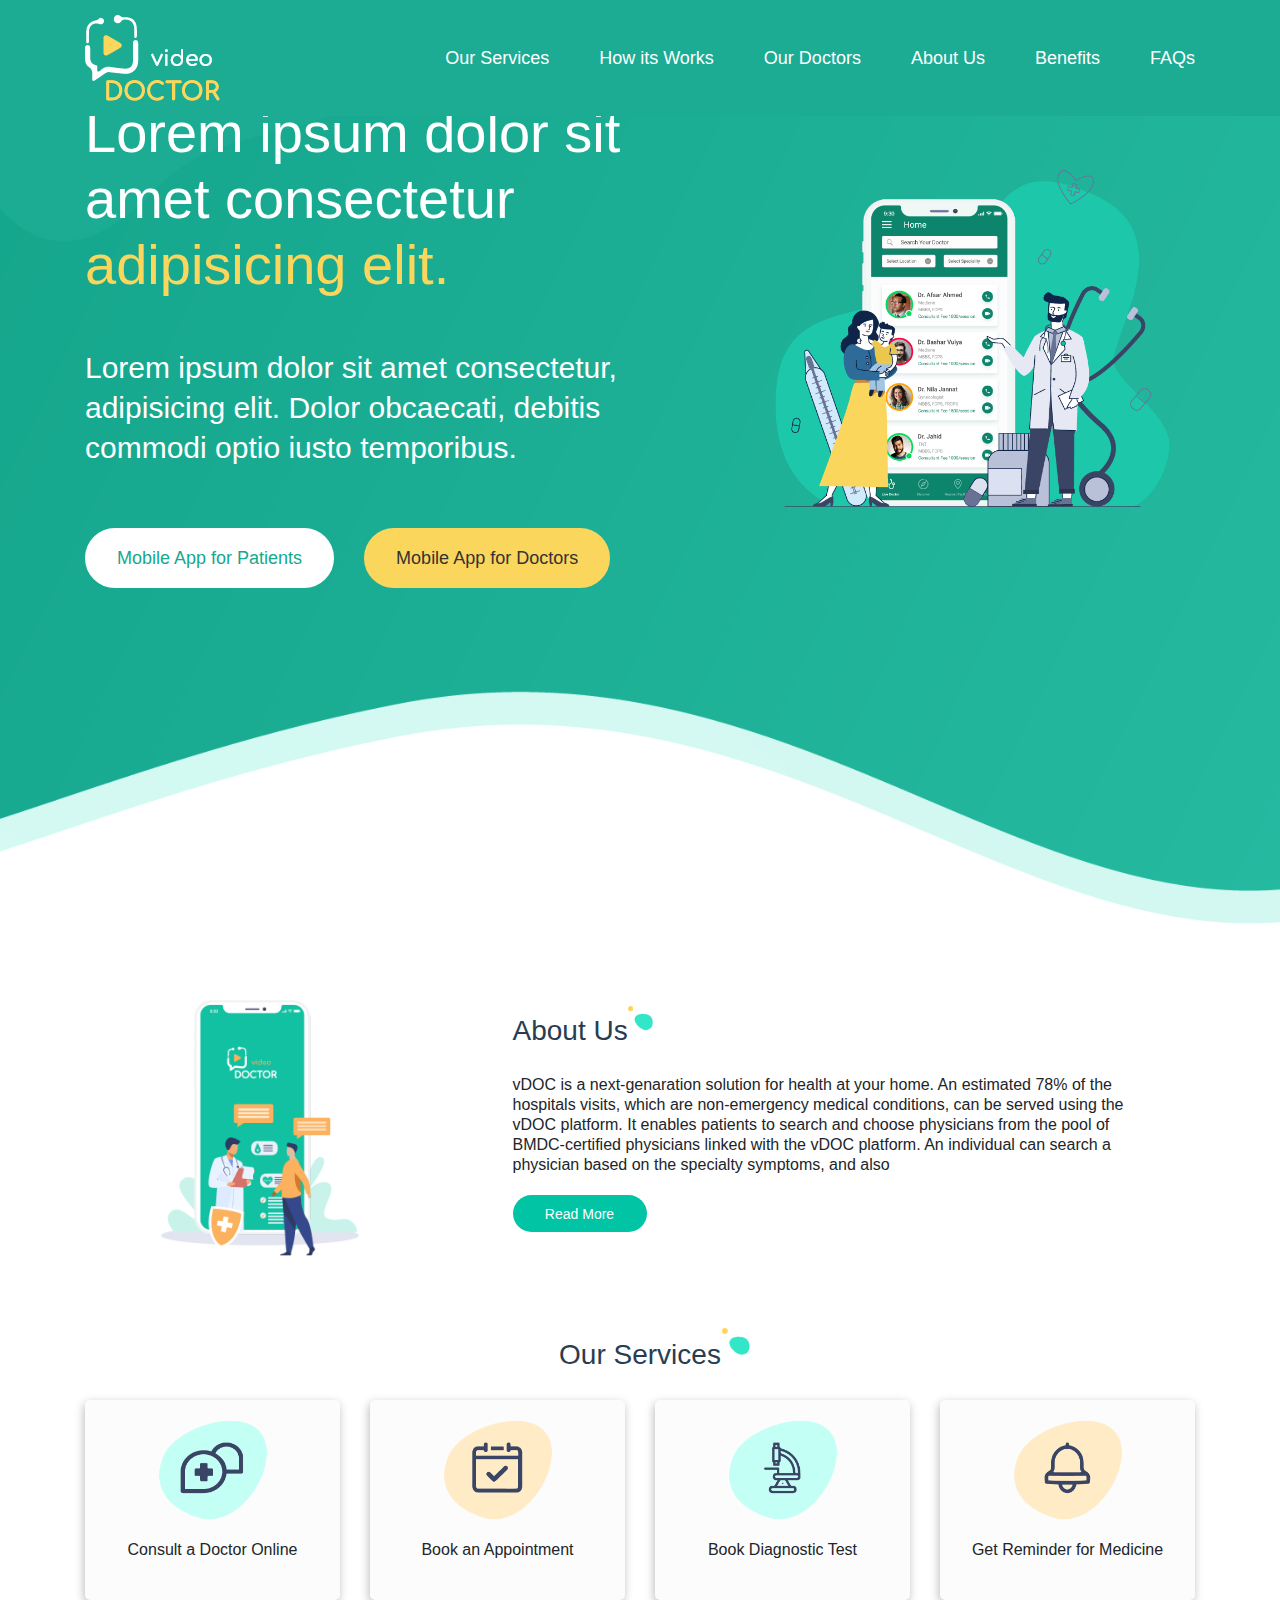
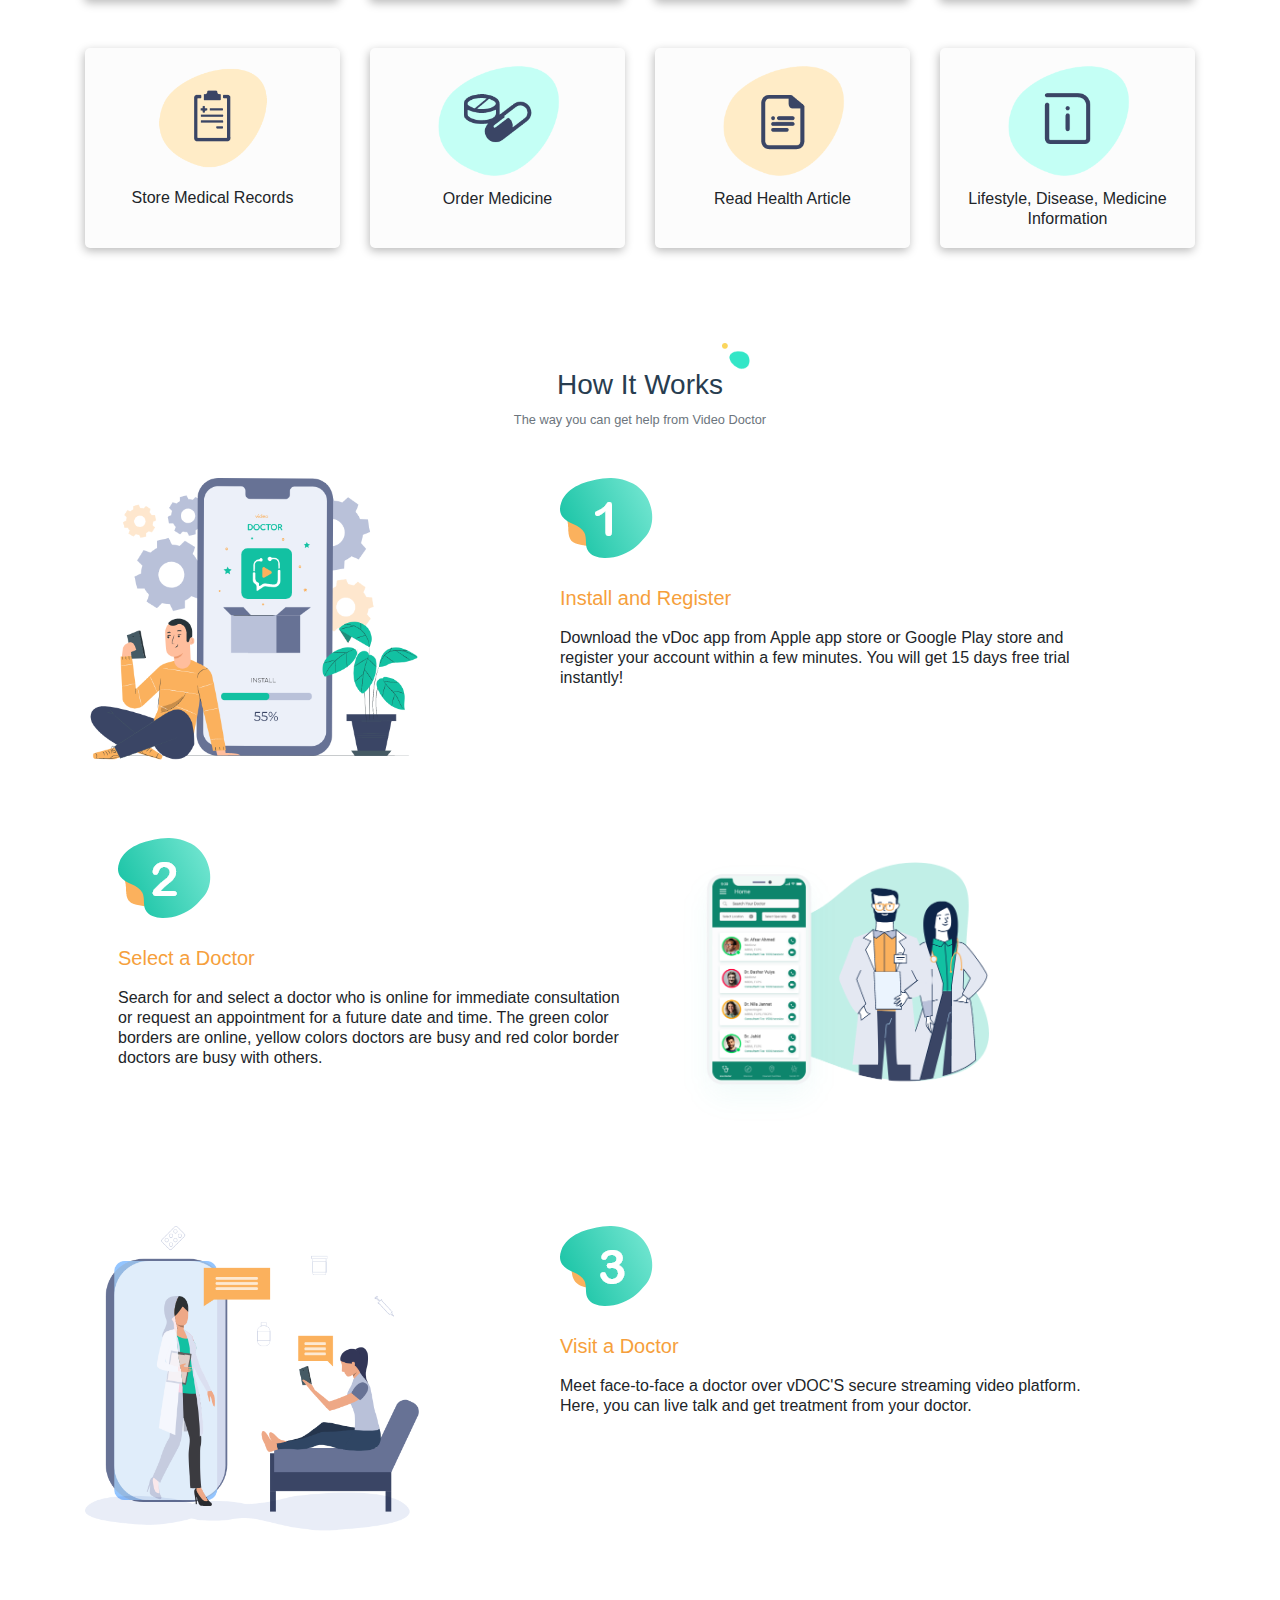
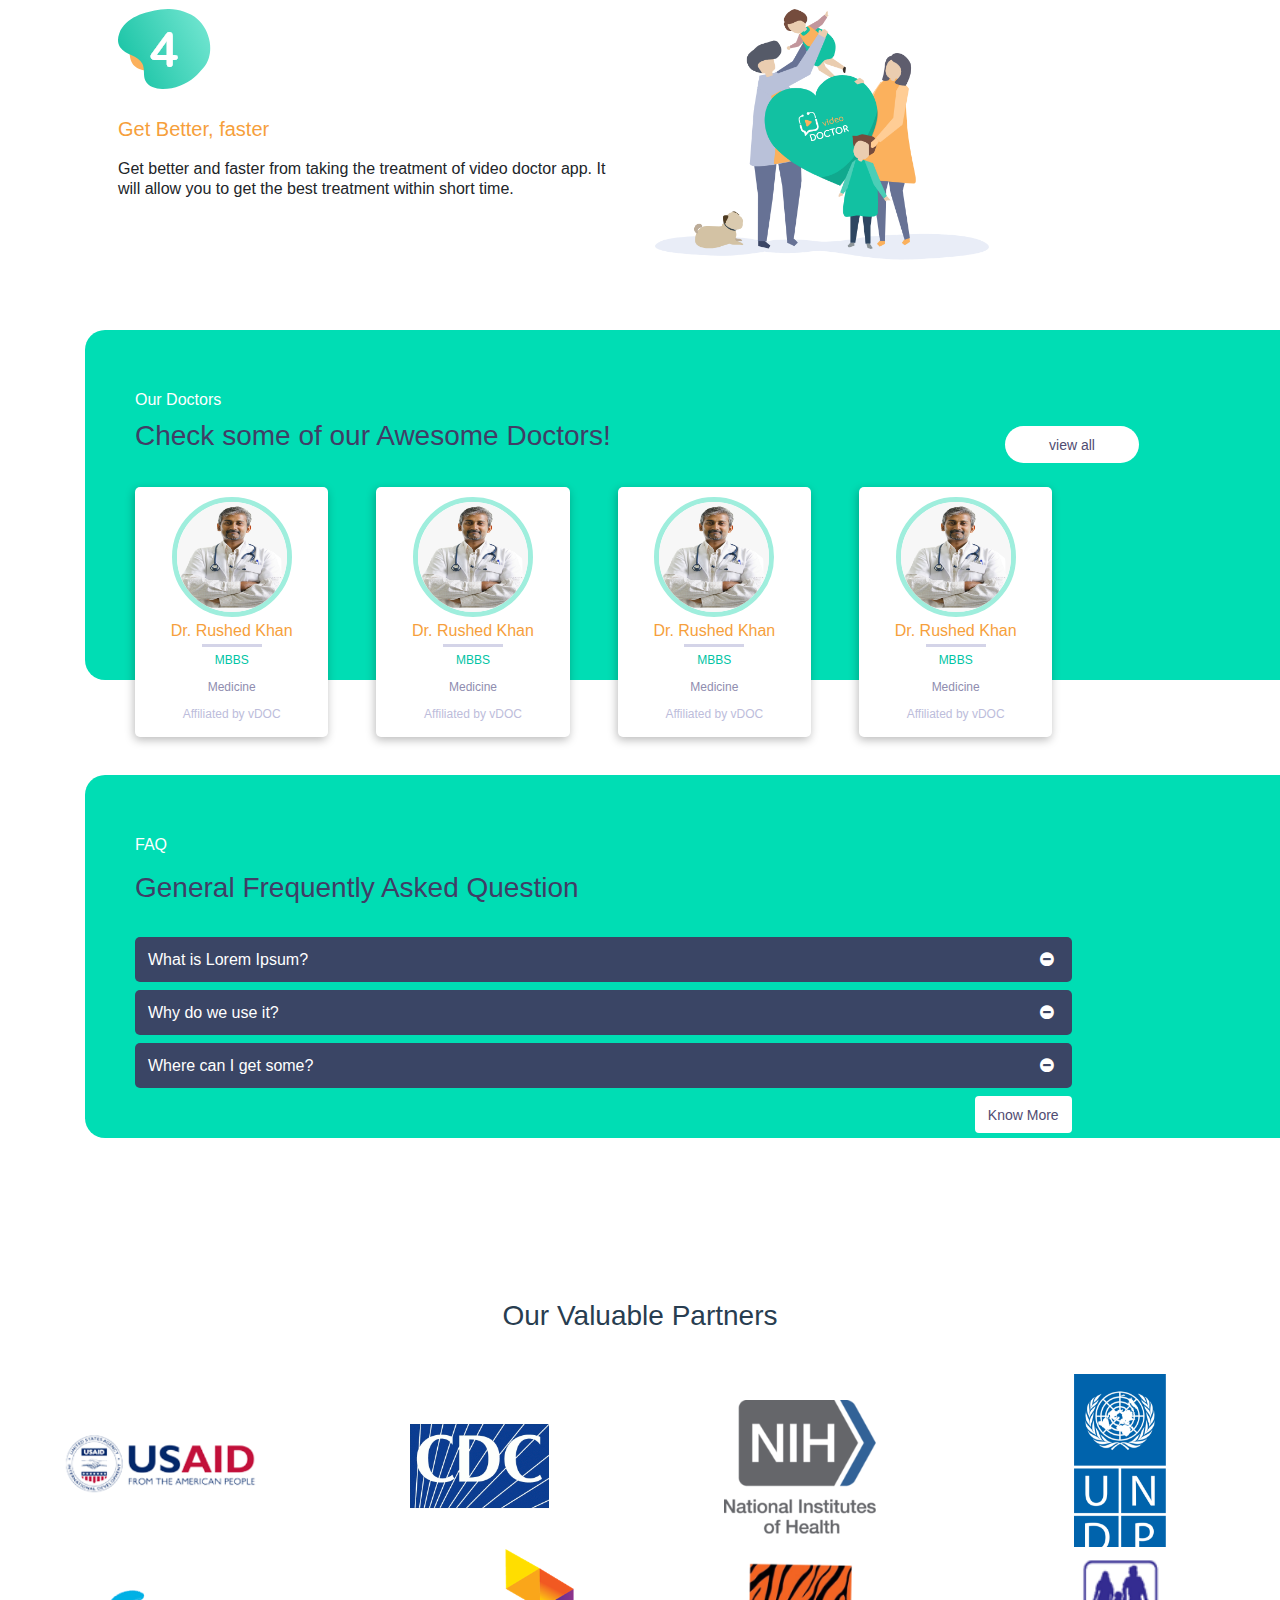
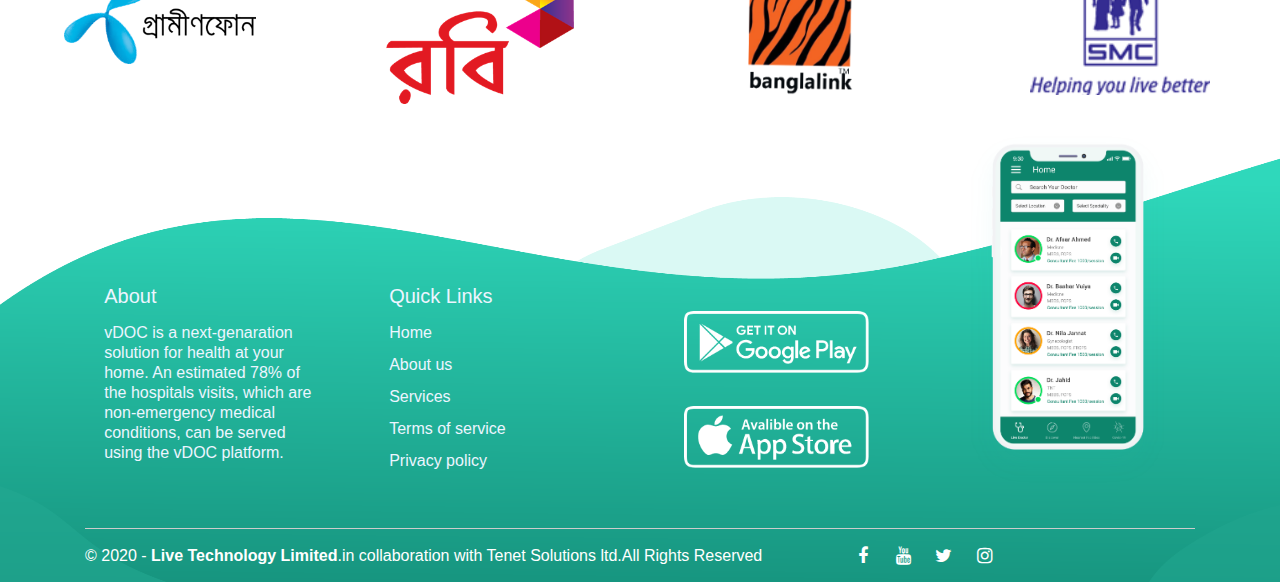
==== commit f58d710c: "merge confilt solve" ====
--- a/index.html
+++ b/index.html
@@ -46,6 +46,7 @@
                                 </li>
                                 <li class="nav-item">
                                     <a class="nav-link" href="faqs.html">FAQs</a>
+                                </li>
                                 </li>
                             </ul>
                         </div>
--- a/assets/css/style.css
+++ b/assets/css/style.css
@@ -8,6 +8,7 @@
     line-height: 20px;
     box-sizing: border-box;
     overflow-x: hidden;
+    background: #FFFFFF;
 }
 
 h3{
@@ -218,13 +219,13 @@
 .services .service {
     width: 100%;
     height: 200px;
-    background-color: bisque;
+    background-color: #FCFCFC;
     display: flex;
     flex-direction: column;
     border-radius: 5px;
-    -webkit-box-shadow: 9px 10px 6px -5px rgba(0, 0, 0, 0.06);
-    -moz-box-shadow: 9px 10px 6px -5px rgba(0, 0, 0, 0.06);
-    box-shadow: 9px 10px 6px -5px rgba(0, 0, 0, 0.06);
+    -webkit-box-shadow: -1px 3px 10px 0px rgba(0,0,0,0.27);
+    -moz-box-shadow: -1px 3px 10px 0px rgba(0,0,0,0.27);
+    box-shadow: -1px 3px 10px 0px rgba(0,0,0,0.27);
 }
 .services .service img {
     width: 140px;
@@ -307,7 +308,7 @@
 
 .our-doctors .doc-background .doc-pro{
     height: 250px;
-    background: #ecf5ff;
+    background: #FFFFFF;
     border-radius: 5px;
     -webkit-box-shadow: -1px 3px 10px 0px rgba(0,0,0,0.27);
     -moz-box-shadow: -1px 3px 10px 0px rgba(0,0,0,0.27);
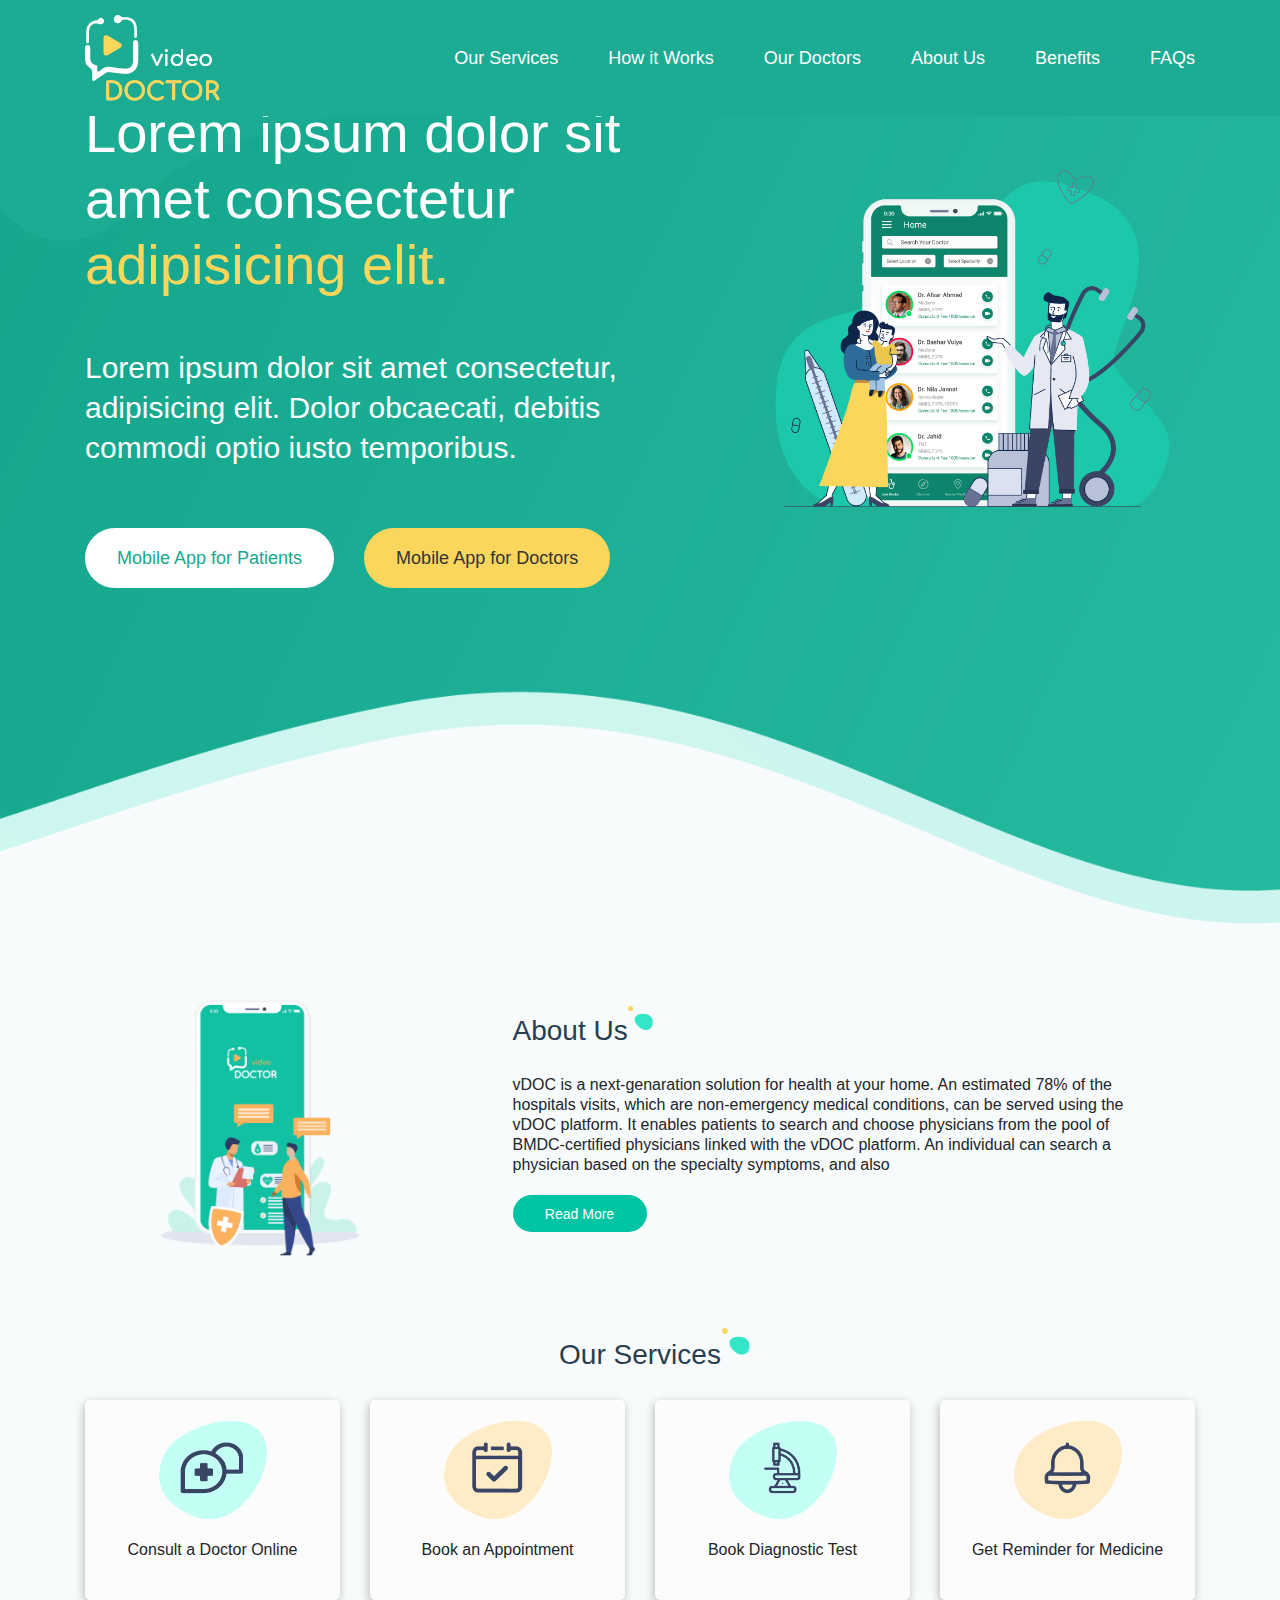
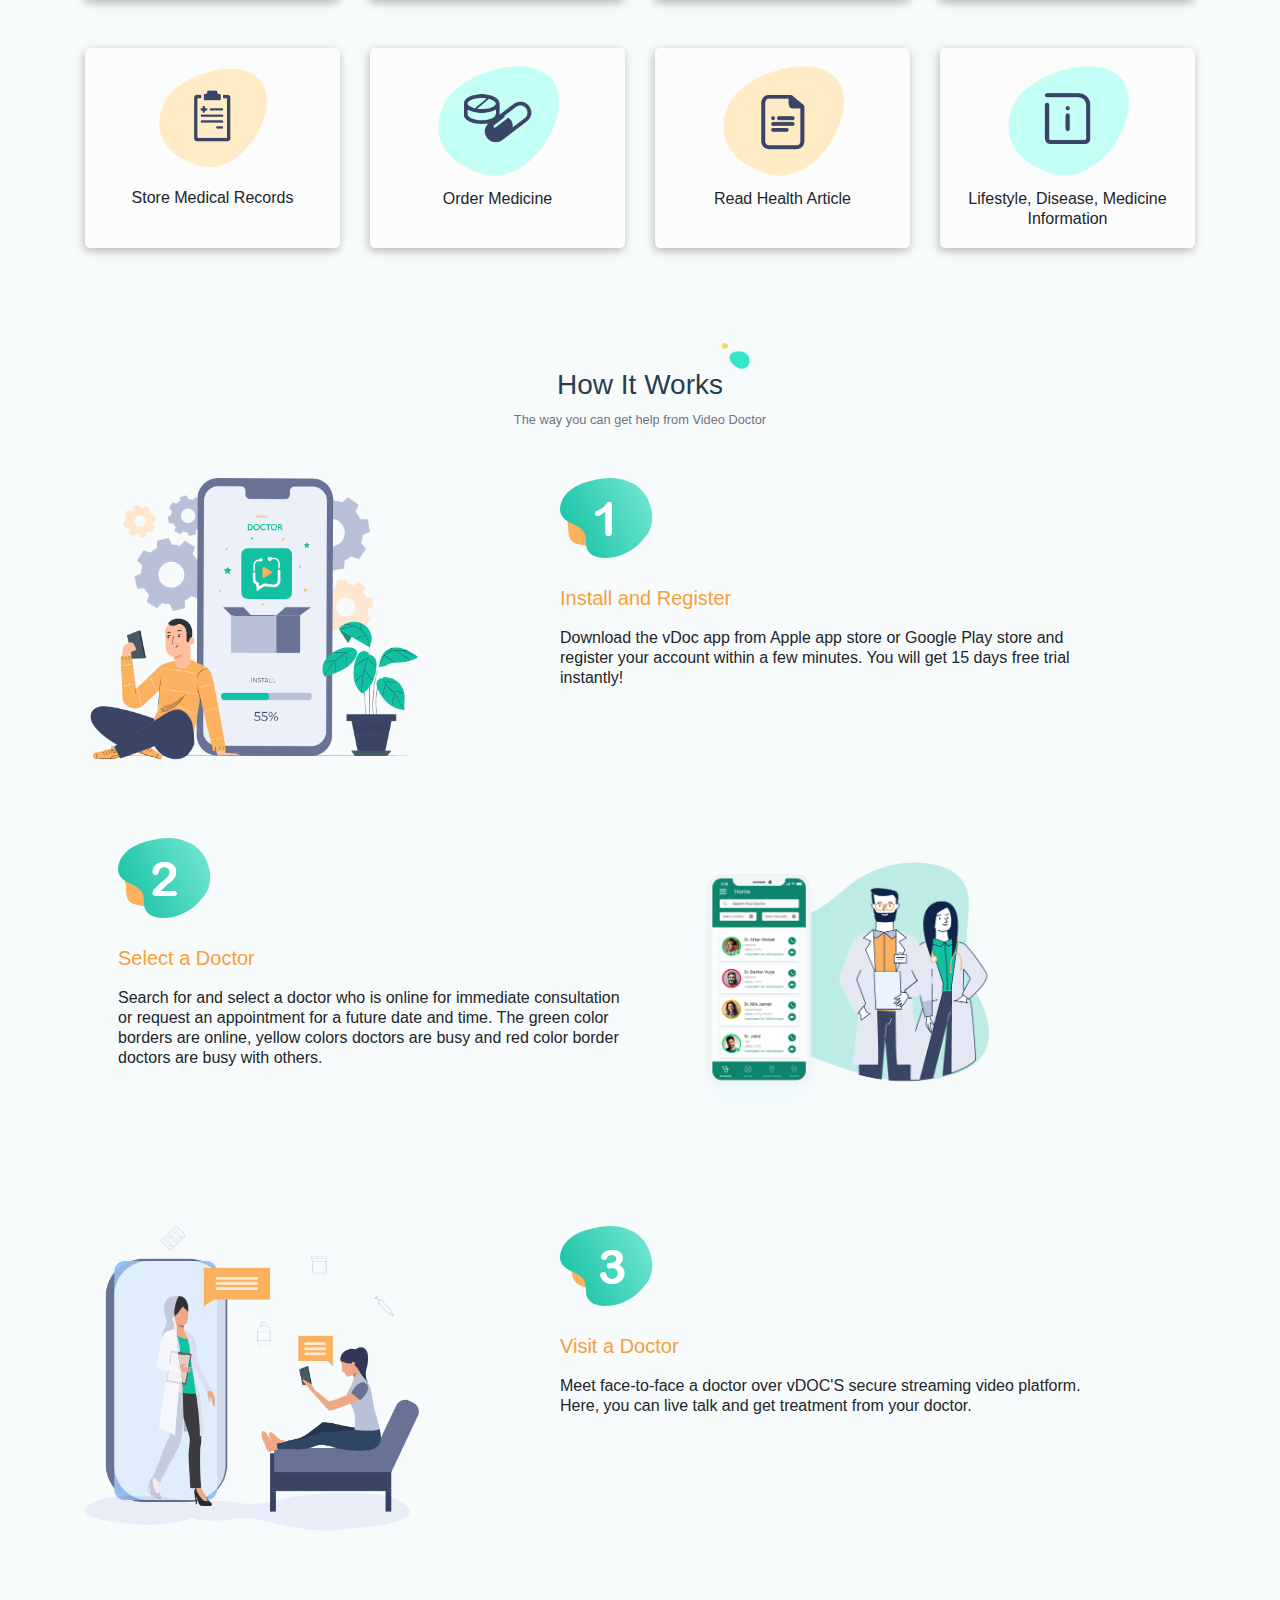
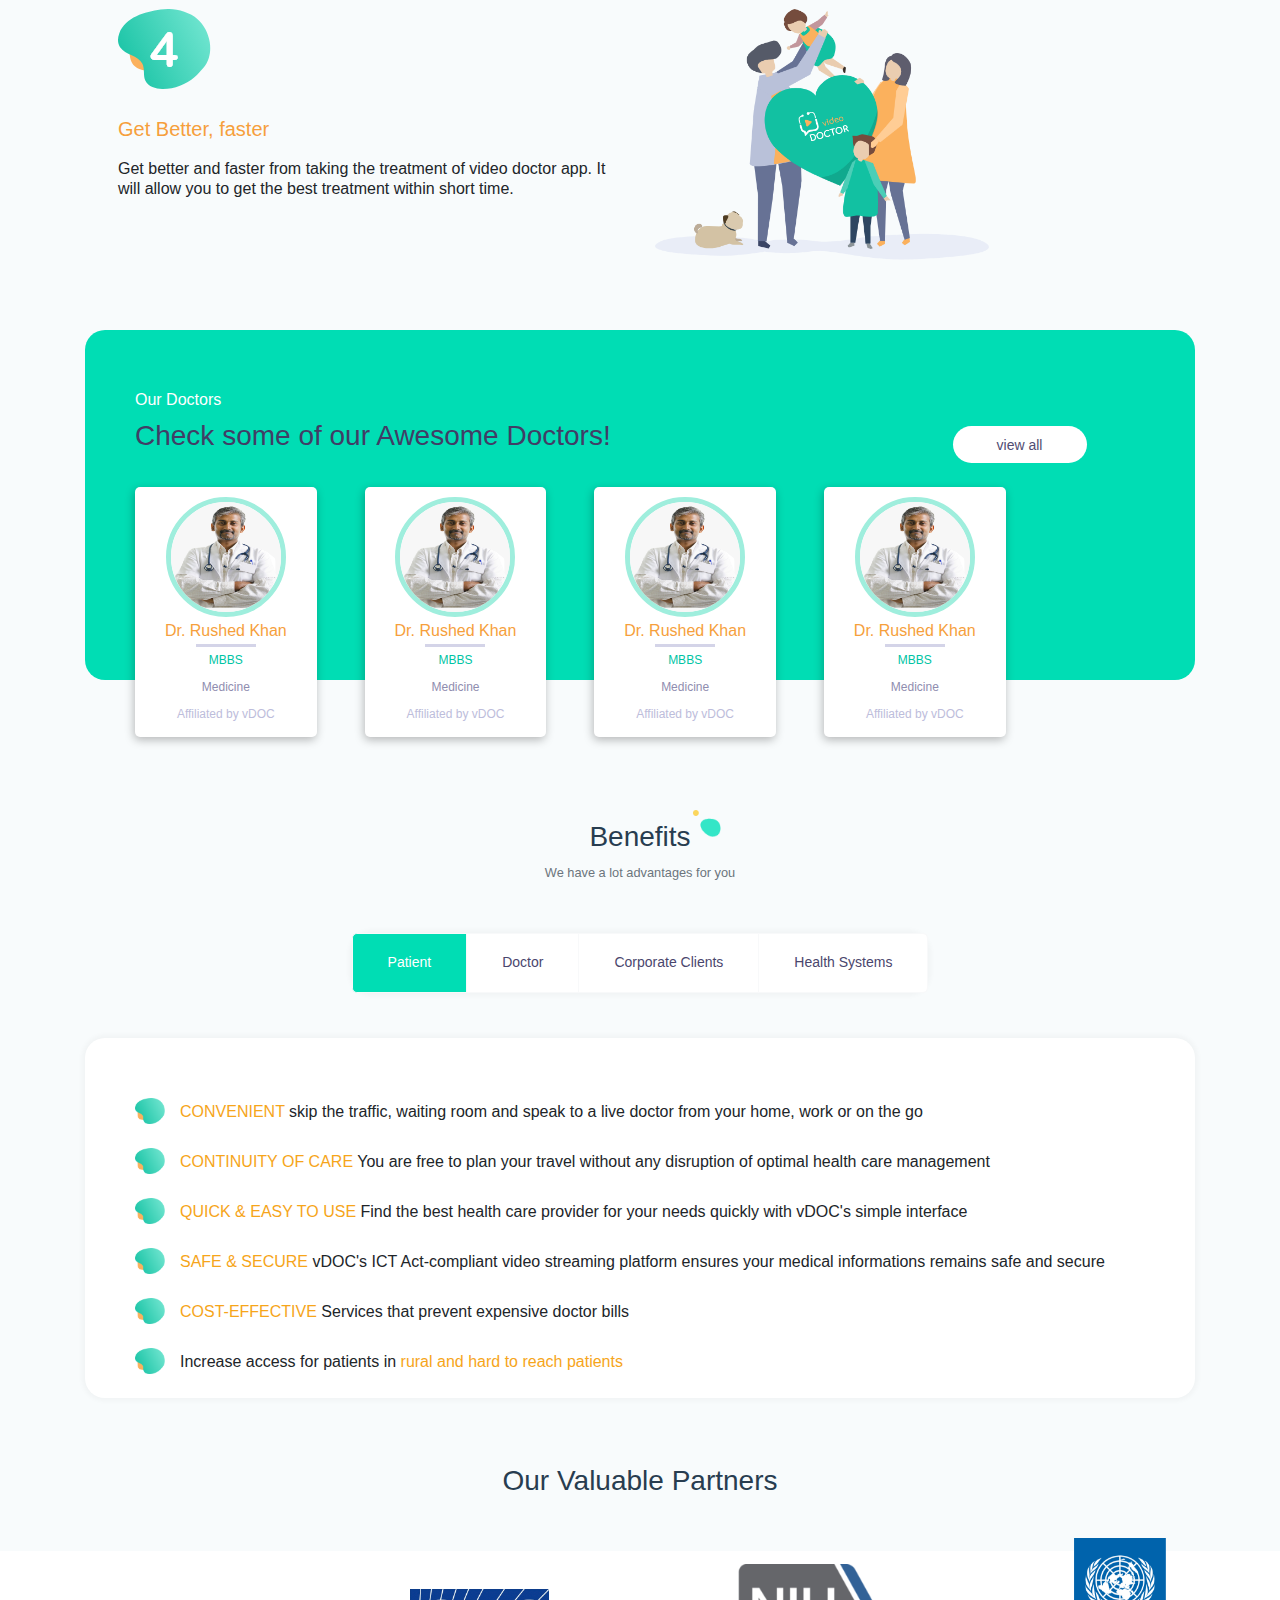
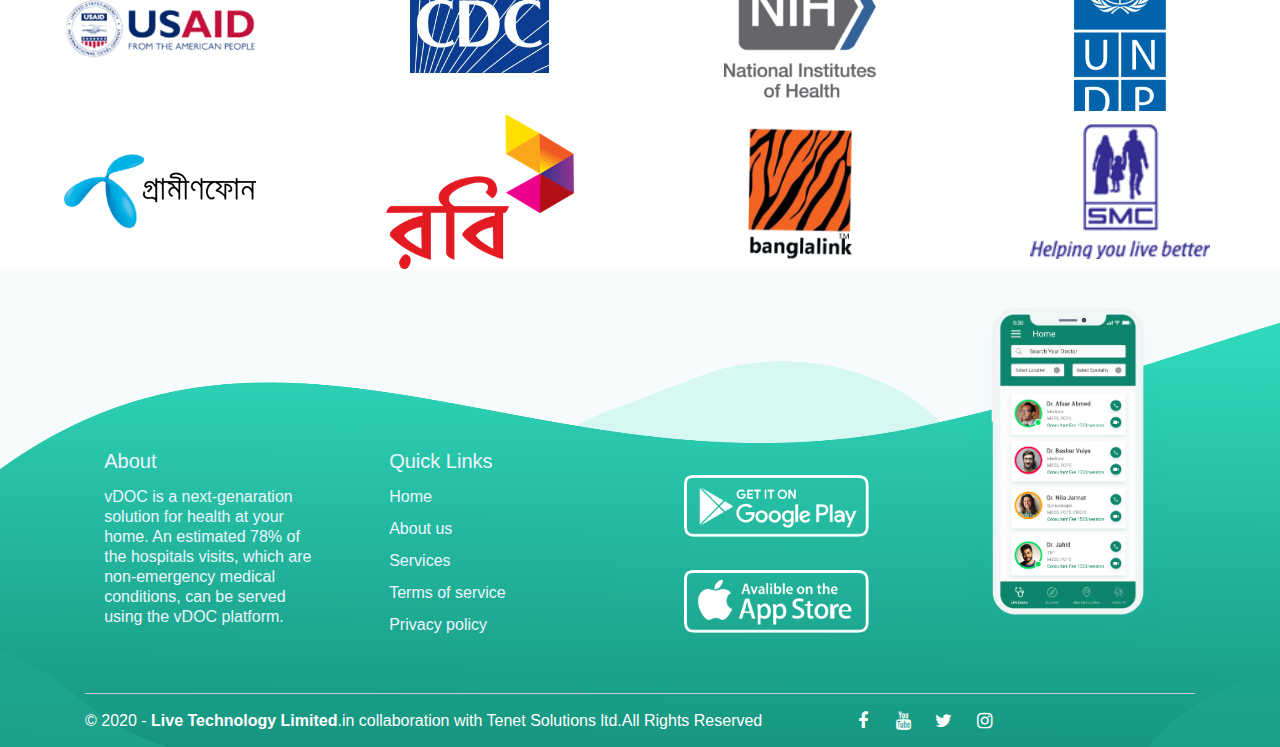
==== commit 1d9d9a45: "added facilities list" ====
--- a/index.html
+++ b/index.html
@@ -19,7 +19,7 @@
             <div class="row">
                 <div class="col-12">
                     <nav class="navbar navbar-expand-lg">
-                        <a class="logo" href="index.html">
+                        <a class="logo" href="#">
                             <img src="./assets/img/logo.png" alt="logo">
                         </a>
                         <button class="navbar-toggler" type="button" data-toggle="collapse" data-target="#mainMenu"
@@ -32,21 +32,20 @@
                                 <li class="nav-item active">
                                     <a class="nav-link" href="#">Our Services</a>
                                 </li>
+                                <li class="nav-item active">
+                                    <a class="nav-link" href="#">How it Works</a>
+                                </li>
+                                <li class="nav-item active">
+                                    <a class="nav-link" href="#">Our Doctors</a>
+                                </li>
                                 <li class="nav-item">
-                                    <a class="nav-link" href="#">How its Works</a>
+                                    <a class="nav-link" href="./about.html">About Us</a>
                                 </li>
                                 <li class="nav-item">
-                                    <a class="nav-link" href="#">Our Doctors</a>
+                                    <a class="nav-link" href="#">Benefits</a>
                                 </li>
                                 <li class="nav-item">
-                                    <a class="nav-link" href="about.html">About Us</a>
-                                </li>
-                                <li class="nav-item active">
-                                    <a class="nav-link" href="#">Benefits</a>
-                                </li>
-                                <li class="nav-item">
-                                    <a class="nav-link" href="faqs.html">FAQs</a>
-                                </li>
+                                    <a class="nav-link" href="#">FAQs</a>
                                 </li>
                             </ul>
                         </div>
@@ -267,67 +266,50 @@
                         <span class="designation">Affiliated by vDOC</span>
                     </div>
                 </div>
-                    
-                    
-                
-            </div>
-        </div>
-    </section>
-
-    <!---faqs--->
-    <section class="faq-index">
-        <div class="container">
-            <div class="faq-background">
+            </div>
+        </div>
+    </section>
+
+    <section class="benefits">
+        <div class="container text-center">
+            <div class="howworksheader">
+                <div class="top-header text-center">
+                    <h3>Benefits</h3>
+                    <img src="./assets/img/16.png" alt="image">
+                </div>
+                <div class="bottom-header text-center text-muted">
+                    <small>We have a lot advantages for you</small>
+                </div>
+            </div>
+            <div class="btn-group btn-group-lg" role="group" aria-label="Basic example">
+                <button type="button" class="btn btn-light btn-first">Patient</button>
+                <button type="button" class="btn btn-light">Doctor</button>
+                <button type="button" class="btn btn-light">Corporate Clients</button>
+                <button type="button" class="btn btn-light">Health Systems</button>
+              </div>
+        </div>
+    </section>
+
+    <section class="facilities">
+        <div class="container">
+            <div class="facilities-background">
                 <div class="row">
-                    <div class="col-12 sub-heading">FAQ</div>
-                     <div class="col-9 mt-3 mb-4 main-heading"><h5>General Frequently Asked Question</h5></div>
-                     <hr>
-                    <div class="col-10">
-                    <div class="faq tab-pane fade in active show" id="home">
-
-
-
-                    <div class="panel-group" id="accordion" role="tablist" aria-multiselectable="true">
-                        <div class="panel panel-default">
-                            <div class="panel-heading" role="tab" id="headingOne">
-                                <h6 class="panel-title">
-                                    <a class="collapsed"  data-toggle="collapse" data-parent="#accordion" href="#collapse1st" aria-expanded="false" aria-controls="collapse1st">What is Lorem Ipsum?</a>
-                                </h6>
-                                <div id="collapse1st" class="panel-collapse collapse panel-body" role="tabpanel" aria-labelledby="headingOne">
-                                    <p>Lorem Ipsum is simply dummy text of the printing and typesetting industry. Lorem Ipsum has been the industry’s standard dummy text ever since the 1500s, when an unknown printer took a galley of type and scrambled it to make a type specimen book. It has survived not only five centuries, but also the leap into electronic typesetting, remaining essentially unchanged. It was popularised in the 1960s with the release of Letraset sheets containing Lorem Ipsum passages, and more recently with desktop publishing software like Aldus PageMaker including versions of Lorem Ipsum.</p>
-                                </div>
-                            </div>
-                        </div>
-                        <div class="panel panel-default">
-                            <div class="panel-heading" role="tab" id="headingTwo">
-                                <h6 class="panel-title">
-                                    <a class="collapsed" data-toggle="collapse" data-parent="#accordion" href="#collapse2nd" aria-expanded="false" aria-controls="collapse2nd">Why do we use it?</a>
-                                </h6>
-                                <div id="collapse2nd" class="panel-collapse collapse panel-body" role="tabpanel" aria-labelledby="headingTwo">
-                                    <p>It is a long established fact that a reader will be distracted by the readable content of a page when looking at its layout. The point of using Lorem Ipsum is that it has a more-or-less normal distribution of letters, as opposed to using ‘Content here, content here’, making it look like readable English. Many desktop publishing packages and web page editors now use Lorem Ipsum as their default model text, and a search for ‘lorem ipsum’ will uncover many web sites still in their infancy. Various versions have evolved over the years, sometimes by accident, sometimes on purpose (injected humour and the like).</p>
-                                </div>
-                            </div>
-                        </div>
-                        <div class="panel panel-default">
-                            <div class="panel-heading" role="tab" id="headingThree">
-                                <h6 class="panel-title">
-                                    <a class="collapsed" data-toggle="collapse" data-parent="#accordion" href="#collapse3rd" aria-expanded="false" aria-controls="collapse3rd">Where can I get some?</a>
-                                </h6>
-                                <div id="collapse3rd" class="panel-collapse collapse panel-body" role="tabpanel" aria-labelledby="headingThree">
-                                    <p>There are many variations of passages of Lorem Ipsum available, but the majority have suffered alteration in some form, by injected humour, or randomised words which don’t look even slightly believable. If you are going to use a passage of Lorem Ipsum, you need to be sure there isn’t anything embarrassing hidden in the middle of text. All the Lorem Ipsum generators on the Internet tend to repeat predefined chunks as necessary, making this the first true generator on the Internet. It uses a dictionary of over 200 Latin words, combined with a handful of model sentence structures, to generate Lorem Ipsum which looks reasonable. The generated Lorem Ipsum is therefore always free from repetition, injected humour, or non-characteristic words etc.</p>
-                                </div>
-                            </div>
-                        </div>
-                    </div>
-                    </div>
-                    <button href="#" class="btn custom-button pull-right">Know More</button>
-                </div>
-                <div class="col-2">
-                </div>
-            </div>
-        </div>
-    </section>
-    <!---end faqs --->
+                    <div class="col-12 m-auto">
+                        <ul>
+                            <li><span class="cus-style">convenient</span> skip the traffic, waiting room and speak to a live doctor from your home, work or on the go</li>
+                            <li><span class="cus-style">continuity of care</span> You are free to plan your travel without any disruption of optimal health care management</li>
+                            <li><span class="cus-style">quick & easy to use</span> Find the best health care provider for your needs quickly with vDOC's simple interface</li>
+                            <li><span class="cus-style">safe & secure</span> vDOC's ICT Act-compliant video streaming platform ensures your medical informations remains safe and secure</li>
+                            <li><span class="cus-style">Cost-effective</span> Services that prevent expensive doctor bills</li>
+                            <li>Increase access for patients in <span class="cus-style-sec">rural and hard to reach patients</span></li>
+                          </ul>
+                    </div>
+                </div>
+            </div>
+        </div>
+    </section>
+
+<!---partner section--->
     <!---partner section--->
     <section>
         <div class="container-fluid">
--- a/assets/css/style.css
+++ b/assets/css/style.css
@@ -8,7 +8,7 @@
     line-height: 20px;
     box-sizing: border-box;
     overflow-x: hidden;
-    background: #FFFFFF;
+    background: #F8FBFC;
 }
 
 h3{
@@ -285,9 +285,9 @@
 .our-doctors .doc-background{
     background-color: #00DDB4;
     height: 350px;
-    width: 100vw;
+    /* width: 100vw; */
     border-radius: 20px; 
-    padding: 60px 100px 0 50px;
+    padding: 60px 0 0 50px;
 }
 .our-doctors .doc-background .sub-heading{
     color: #fff;
@@ -348,51 +348,105 @@
 
 /* ==================================   End our doctors   ================================= */
 
-/*===================================   FAQ               =================================  */
-.faq-index{
-    margin: 95px 0;
-}
-.faq-index .faq-background{
-    background-color: #00DDB4;
-    height: 100%;
-    width: 100vw;
+/* ==================================  start benefits   ================================= */
+
+.benefits{
+    margin-top: 140px;
+}
+.benefits .howworksheader{
+    margin-bottom: 20px;
+}
+.benefits .howworksheader .top-header{
+    
+}
+
+.benefits .howworksheader .top-header img{
+    width: 30px;
+    margin-top: -95px;
+    margin-left: 136px;
+}
+
+.benefits .howworksheader .bottom-header{
+    margin-top: -20px;
+}
+.benefits .btn{
+    color: #4A466D;
+    background: #FFFFFF;
+    padding: 0 35px;
+    font-size: 14px;
+}
+.benefits .btn.btn-first{
+    background: #00DDB4;
+    color: #FFFFFF;
+}
+.benefits .btn:hover{
+    background: #00DDB4;
+    color: #FFFFFF;
+    cursor: auto;
+    border: none;
+}
+.benefits .btn-group{
+    -webkit-box-shadow: 0px 0px 5px 3px rgba(0,0,0,0.03);
+    -moz-box-shadow: 0px 0px 5px 3px rgba(0,0,0,0.03);
+    box-shadow: 0px 0px 5px 3px rgba(0,0,0,0.03);
+    border: none;
+    border-radius: 20px;
+}
+.benefits .btn-group-lg{
+    height: 60px;
+    margin-top: 30px;
+    border-radius: 20px;
+}
+
+/* ==================================   End benefits   ================================= */
+/* ==================================   start facilities   ================================= */
+
+.facilities{
+    margin-top: 45px;
+}
+.facilities .facilities-background{
+    background-color: #FFFFFF;
+    min-height: 350px;
     border-radius: 20px; 
-    padding: 60px 100px 5px 50px;
-}
-.faq-index .faq-background .sub-heading{
-    color: #fff;
-    font-weight: 400;
-    font-size: 16px;
-}
-.faq-index .faq-background .main-heading h5{
-    color: #413D66;
-    font-weight: 400;
-    font-size: 28px;
-
-}
-.faq-index .faq-background .faq .panel-default>.panel-heading {
-    color: #fff;
-    background-color: #3A4565;
-    border-color: #3A4565;
-    border-radius: 5px;
-}
-.faq-index .faq-background .panel-body p {
-    color: black;
-    background-color: #ffffff;
-    padding: 13px;
-}
-.custom-button{
-    display: flex;
-    align-items: center;
-    justify-content: center;
-    font-size: 14px;
-    line-height: 18px;
-    background: #fff;
-    height: 37px;
-    font-weight: 400;
-    color: #504c72;
-}
-/*===================================   END FAQ           =================================  */
+    padding: 60px 0 0 50px;
+    -webkit-box-shadow: 0px 0px 5px 3px rgba(0,0,0,0.03);
+    -moz-box-shadow: 0px 0px 5px 3px rgba(0,0,0,0.03);
+    box-shadow: 0px 0px 5px 3px rgba(0,0,0,0.03);
+}
+
+.facilities .facilities-background ul{
+    list-style-type: none;
+    /* list-style-image: url('../img/Group\ 854.png'); */
+    
+}
+.facilities .facilities-background ul li:before {
+    content: '';
+    display: inline-block;
+    height: 30px;
+    width: 30px;
+    background-size: 30px;
+    background-image: url('../img/Group\ 854.png');;
+    background-repeat: no-repeat;
+    margin-right: 15px;
+    vertical-align: middle;
+    
+  }
+.facilities .facilities-background li{
+    margin-bottom: 20px;
+}
+
+.facilities .facilities-background li .cus-style{
+    text-transform: uppercase;
+    color: #F6A51A;
+}
+
+.facilities .facilities-background li .cus-style-sec{
+     
+    color: #F6A51A;
+}
+
+
+/* ==================================   End facilities   ================================= */
 
 
 /*===================================   our partners           ================================= */
@@ -490,88 +544,3 @@
 .about-us{
     margin-top: 115px;
 }
-
-/**
-    FAQs Page
-**/
-.faq-section{
-    margin-top: 133px;
-}
-.header-faq {
-    margin: 30px 0px 30px 0px;
-    display: flex;
-    flex-direction: row;
-}
-
-.header-faq .heading-faq {
-}
-.header-faq .icon {
-}
-.header-faq .icon img {
-    width: 27px;
-}
-.faq .panel-title > a:before {
-    float: right !important;
-    font-family: FontAwesome;
-    content: "\f056";
-    padding-right: 5px;
-}
-/*
-.faq .panel-title > a.collapsed:before {
-    float: right !important;
-    content: "\f055";
-}
-*/
-.panel-title a {
-    padding: 13px;
-    color: #fff;
-}
-.panel-body p {
-    color: black;
-    background-color: #0fffff;
-    padding: 13px;
-}
-.faq h2 {
-    color: #ff9800;
-}
-.faq h3 {
-    padding: 25px 0px 25px 0px;
-}
-.faq a {
-    text-decoration: none;
-    display: block;
-}
-.faq .panel-default>.panel-heading {
-    color: #fff;
-    background-color: #00DDB4;
-    border-color: #00DDB4;
-    border-radius: 5px;
-}
-/*
-.faq .panel-default .panel-heading .panel-body p{
-    color: #fff;
-    background-color: #00DDB4;
-    border-color: #00DDB4;
-    border-radius: 5px;
-}
-*/
-.tab-d {
-    margin: 33px 0px 33px 0px;
-}
-.tab-color {
-    padding:10px 20px; 
-    background-color: #00DDB4;
-}
-.tab-color a {
-    text-decoration: none;
-    display: block;
-    color:#fff;
-}
-.tab-color-inactive a {
-    text-decoration: none;
-    display: block;
-    color:#000;
-    padding:10px 20px; 
-    background-color: #ffffff;
-}
-
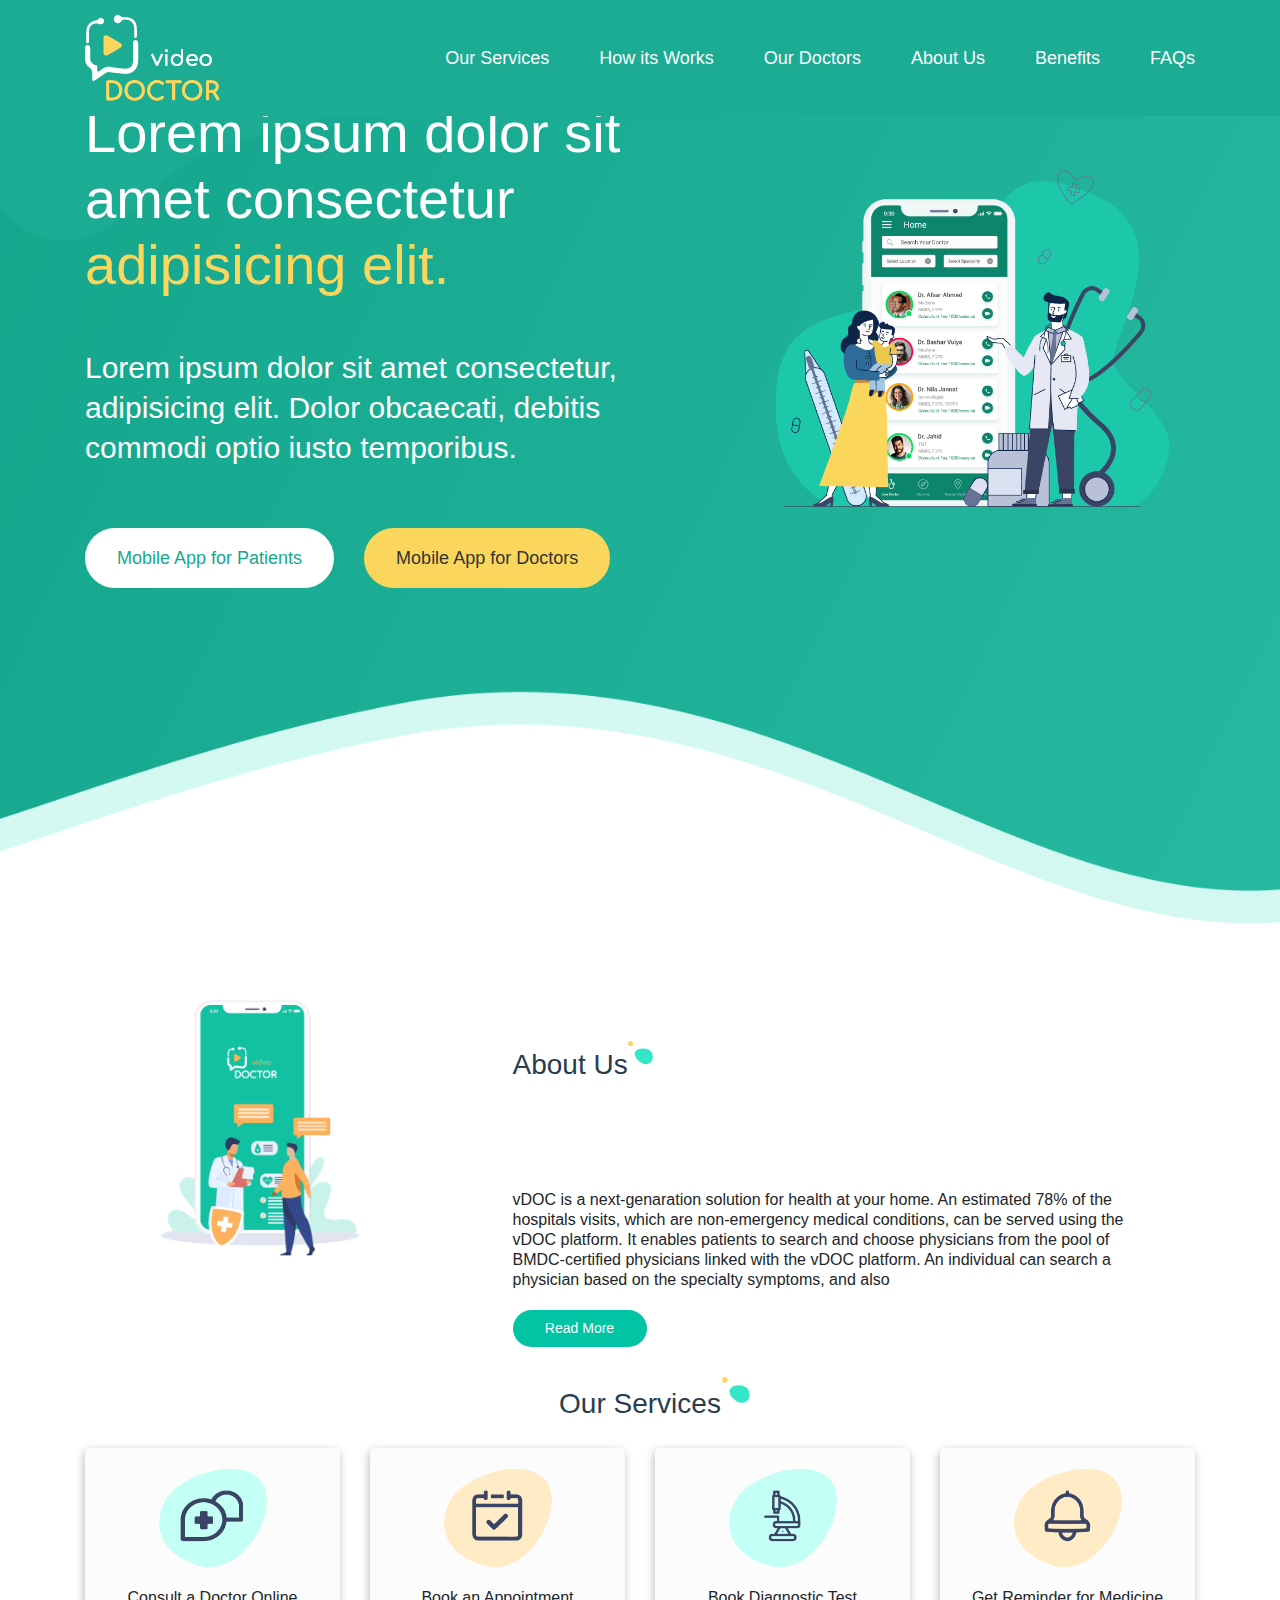
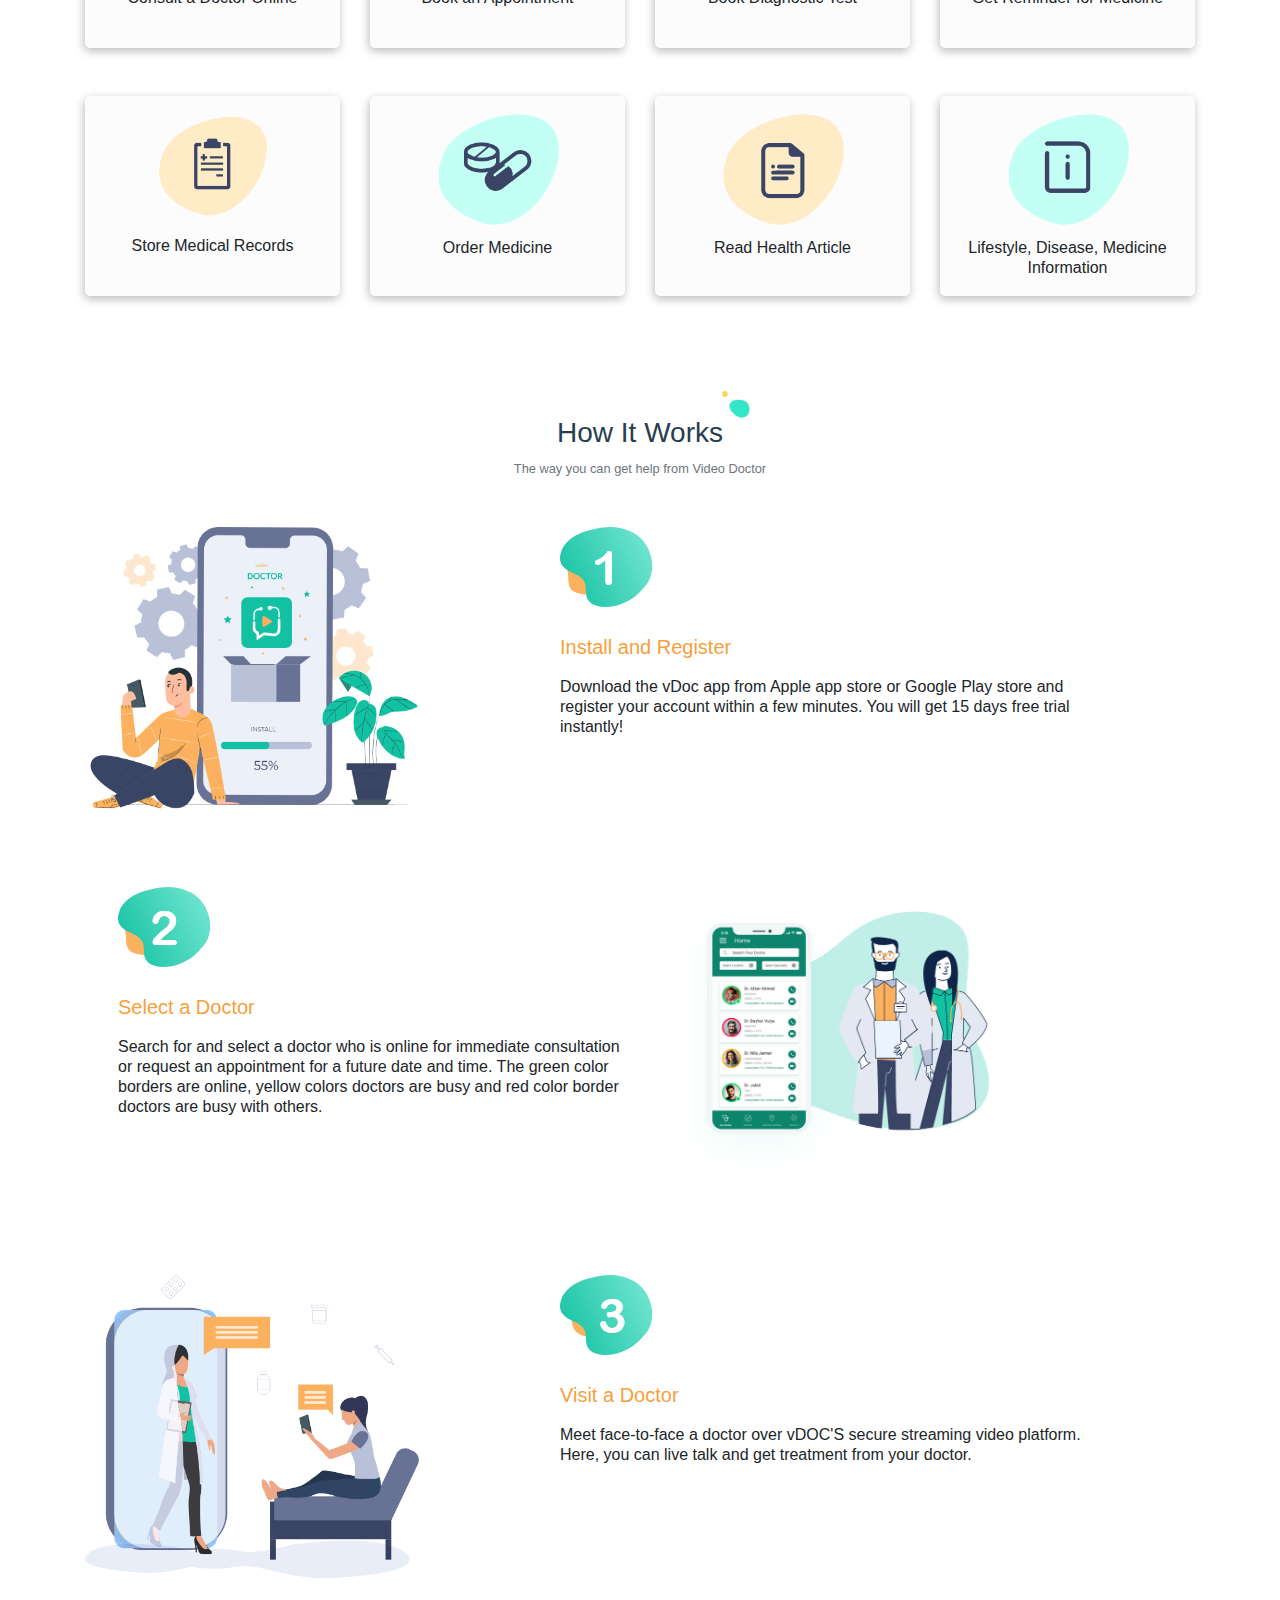
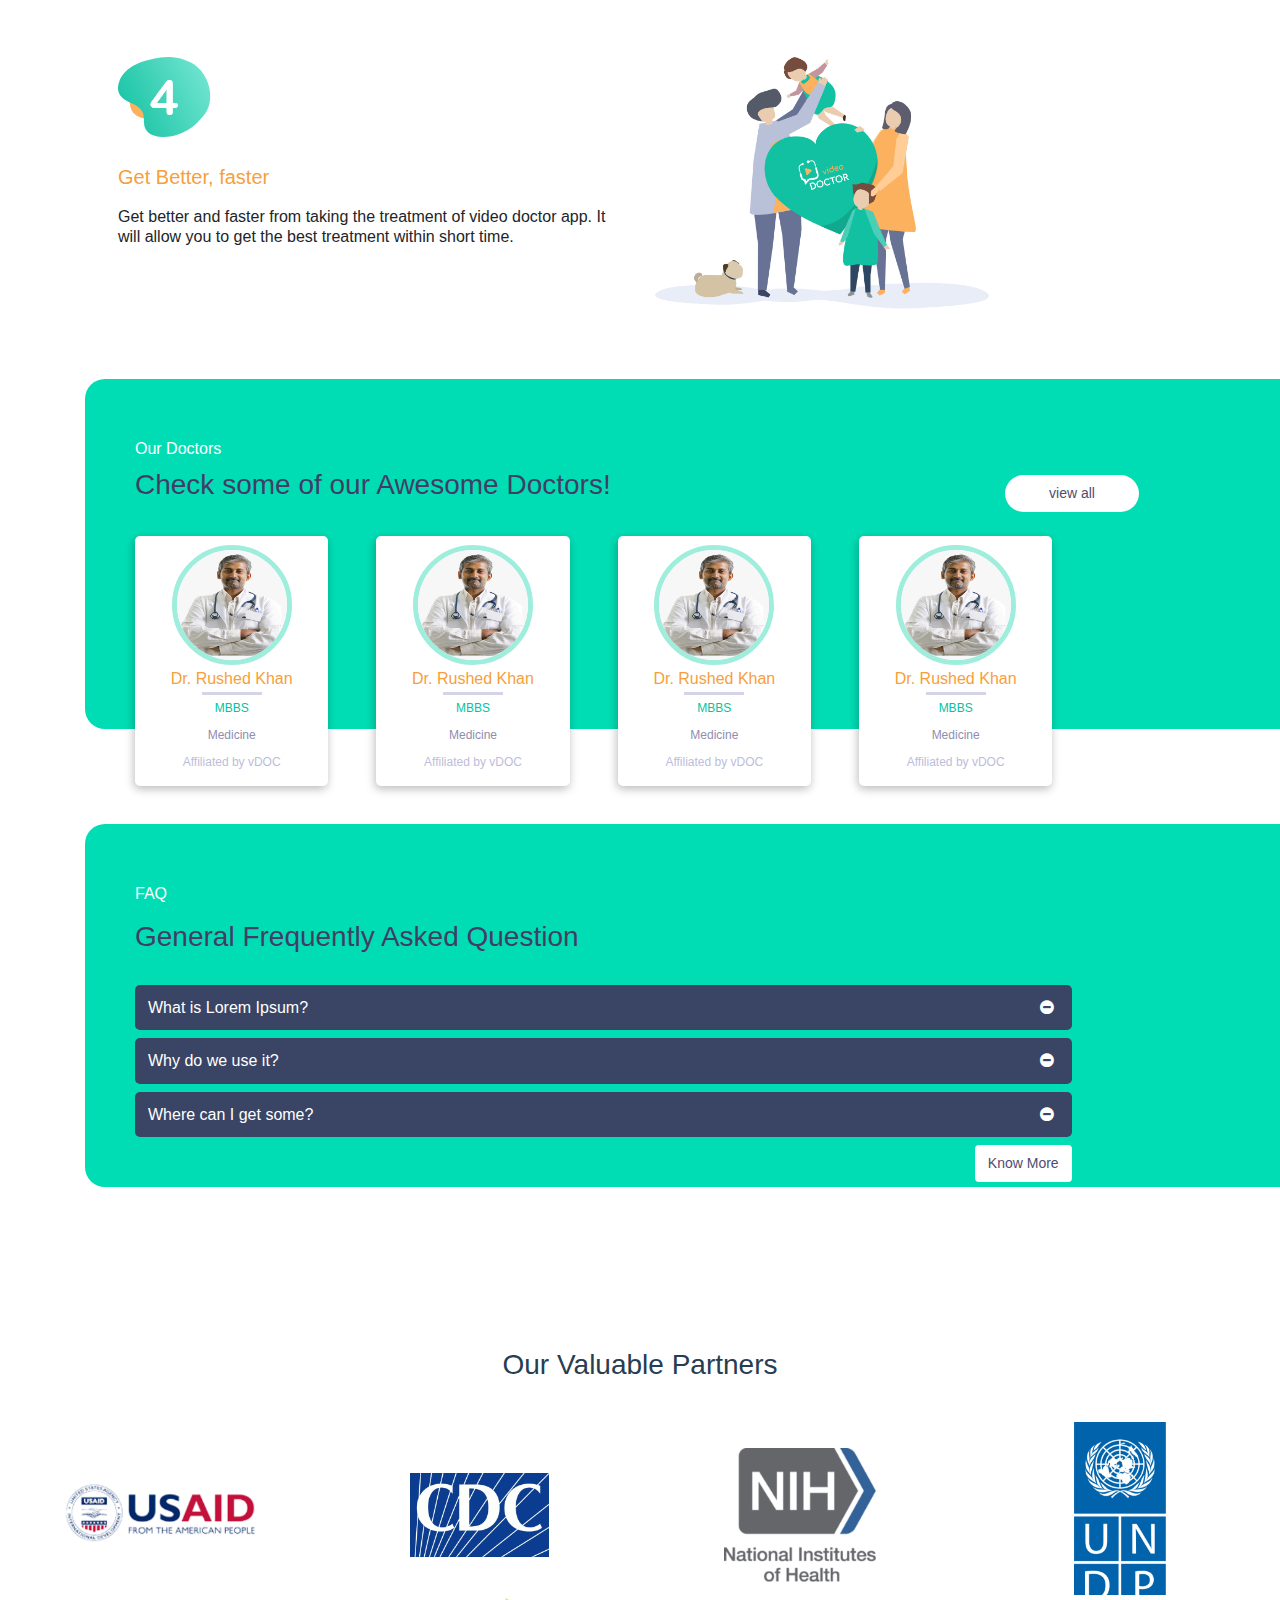
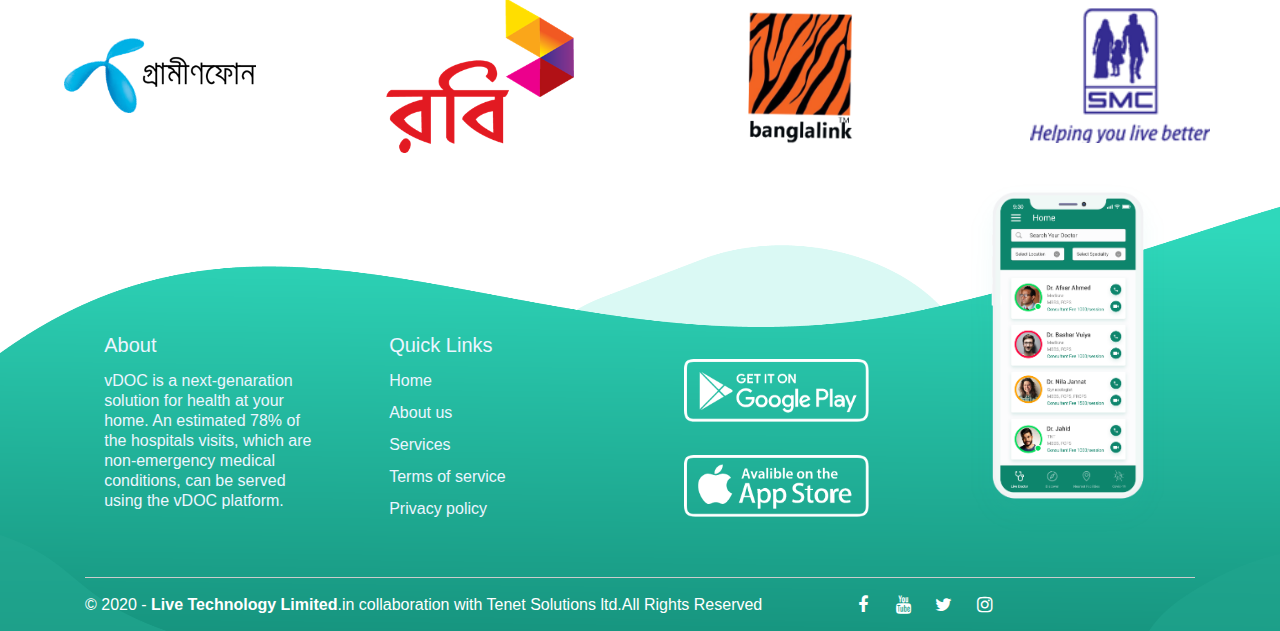
==== commit 11eea948: "Our doctorst page and page bannner" ====
--- a/index.html
+++ b/index.html
@@ -19,7 +19,7 @@
             <div class="row">
                 <div class="col-12">
                     <nav class="navbar navbar-expand-lg">
-                        <a class="logo" href="#">
+                        <a class="logo" href="index.html">
                             <img src="./assets/img/logo.png" alt="logo">
                         </a>
                         <button class="navbar-toggler" type="button" data-toggle="collapse" data-target="#mainMenu"
@@ -32,20 +32,21 @@
                                 <li class="nav-item active">
                                     <a class="nav-link" href="#">Our Services</a>
                                 </li>
+                                <li class="nav-item">
+                                    <a class="nav-link" href="#">How its Works</a>
+                                </li>
+                                <li class="nav-item">
+                                    <a class="nav-link" href="our_doctor.html">Our Doctors</a>
+                                </li>
+                                <li class="nav-item">
+                                    <a class="nav-link" href="about.html">About Us</a>
+                                </li>
                                 <li class="nav-item active">
-                                    <a class="nav-link" href="#">How it Works</a>
-                                </li>
-                                <li class="nav-item active">
-                                    <a class="nav-link" href="#">Our Doctors</a>
+                                    <a class="nav-link" href="#">Benefits</a>
                                 </li>
                                 <li class="nav-item">
-                                    <a class="nav-link" href="./about.html">About Us</a>
-                                </li>
-                                <li class="nav-item">
-                                    <a class="nav-link" href="#">Benefits</a>
-                                </li>
-                                <li class="nav-item">
-                                    <a class="nav-link" href="#">FAQs</a>
+                                    <a class="nav-link" href="faqs.html">FAQs</a>
+                                </li>
                                 </li>
                             </ul>
                         </div>
@@ -266,50 +267,67 @@
                         <span class="designation">Affiliated by vDOC</span>
                     </div>
                 </div>
-            </div>
-        </div>
-    </section>
-
-    <section class="benefits">
-        <div class="container text-center">
-            <div class="howworksheader">
-                <div class="top-header text-center">
-                    <h3>Benefits</h3>
-                    <img src="./assets/img/16.png" alt="image">
-                </div>
-                <div class="bottom-header text-center text-muted">
-                    <small>We have a lot advantages for you</small>
-                </div>
-            </div>
-            <div class="btn-group btn-group-lg" role="group" aria-label="Basic example">
-                <button type="button" class="btn btn-light btn-first">Patient</button>
-                <button type="button" class="btn btn-light">Doctor</button>
-                <button type="button" class="btn btn-light">Corporate Clients</button>
-                <button type="button" class="btn btn-light">Health Systems</button>
-              </div>
-        </div>
-    </section>
-
-    <section class="facilities">
-        <div class="container">
-            <div class="facilities-background">
+                    
+                    
+                
+            </div>
+        </div>
+    </section>
+
+    <!---faqs--->
+    <section class="faq-index">
+        <div class="container">
+            <div class="faq-background">
                 <div class="row">
-                    <div class="col-12 m-auto">
-                        <ul>
-                            <li><span class="cus-style">convenient</span> skip the traffic, waiting room and speak to a live doctor from your home, work or on the go</li>
-                            <li><span class="cus-style">continuity of care</span> You are free to plan your travel without any disruption of optimal health care management</li>
-                            <li><span class="cus-style">quick & easy to use</span> Find the best health care provider for your needs quickly with vDOC's simple interface</li>
-                            <li><span class="cus-style">safe & secure</span> vDOC's ICT Act-compliant video streaming platform ensures your medical informations remains safe and secure</li>
-                            <li><span class="cus-style">Cost-effective</span> Services that prevent expensive doctor bills</li>
-                            <li>Increase access for patients in <span class="cus-style-sec">rural and hard to reach patients</span></li>
-                          </ul>
-                    </div>
-                </div>
-            </div>
-        </div>
-    </section>
-
-<!---partner section--->
+                    <div class="col-12 sub-heading">FAQ</div>
+                     <div class="col-9 mt-3 mb-4 main-heading"><h5>General Frequently Asked Question</h5></div>
+                     <hr>
+                    <div class="col-10">
+                    <div class="faq tab-pane fade in active show" id="home">
+
+
+
+                    <div class="panel-group" id="accordion" role="tablist" aria-multiselectable="true">
+                        <div class="panel panel-default">
+                            <div class="panel-heading" role="tab" id="headingOne">
+                                <h6 class="panel-title">
+                                    <a class="collapsed"  data-toggle="collapse" data-parent="#accordion" href="#collapse1st" aria-expanded="false" aria-controls="collapse1st">What is Lorem Ipsum?</a>
+                                </h6>
+                                <div id="collapse1st" class="panel-collapse collapse panel-body" role="tabpanel" aria-labelledby="headingOne">
+                                    <p>Lorem Ipsum is simply dummy text of the printing and typesetting industry. Lorem Ipsum has been the industry’s standard dummy text ever since the 1500s, when an unknown printer took a galley of type and scrambled it to make a type specimen book. It has survived not only five centuries, but also the leap into electronic typesetting, remaining essentially unchanged. It was popularised in the 1960s with the release of Letraset sheets containing Lorem Ipsum passages, and more recently with desktop publishing software like Aldus PageMaker including versions of Lorem Ipsum.</p>
+                                </div>
+                            </div>
+                        </div>
+                        <div class="panel panel-default">
+                            <div class="panel-heading" role="tab" id="headingTwo">
+                                <h6 class="panel-title">
+                                    <a class="collapsed" data-toggle="collapse" data-parent="#accordion" href="#collapse2nd" aria-expanded="false" aria-controls="collapse2nd">Why do we use it?</a>
+                                </h6>
+                                <div id="collapse2nd" class="panel-collapse collapse panel-body" role="tabpanel" aria-labelledby="headingTwo">
+                                    <p>It is a long established fact that a reader will be distracted by the readable content of a page when looking at its layout. The point of using Lorem Ipsum is that it has a more-or-less normal distribution of letters, as opposed to using ‘Content here, content here’, making it look like readable English. Many desktop publishing packages and web page editors now use Lorem Ipsum as their default model text, and a search for ‘lorem ipsum’ will uncover many web sites still in their infancy. Various versions have evolved over the years, sometimes by accident, sometimes on purpose (injected humour and the like).</p>
+                                </div>
+                            </div>
+                        </div>
+                        <div class="panel panel-default">
+                            <div class="panel-heading" role="tab" id="headingThree">
+                                <h6 class="panel-title">
+                                    <a class="collapsed" data-toggle="collapse" data-parent="#accordion" href="#collapse3rd" aria-expanded="false" aria-controls="collapse3rd">Where can I get some?</a>
+                                </h6>
+                                <div id="collapse3rd" class="panel-collapse collapse panel-body" role="tabpanel" aria-labelledby="headingThree">
+                                    <p>There are many variations of passages of Lorem Ipsum available, but the majority have suffered alteration in some form, by injected humour, or randomised words which don’t look even slightly believable. If you are going to use a passage of Lorem Ipsum, you need to be sure there isn’t anything embarrassing hidden in the middle of text. All the Lorem Ipsum generators on the Internet tend to repeat predefined chunks as necessary, making this the first true generator on the Internet. It uses a dictionary of over 200 Latin words, combined with a handful of model sentence structures, to generate Lorem Ipsum which looks reasonable. The generated Lorem Ipsum is therefore always free from repetition, injected humour, or non-characteristic words etc.</p>
+                                </div>
+                            </div>
+                        </div>
+                    </div>
+                    </div>
+                    <button href="#" class="btn custom-button pull-right">Know More</button>
+                </div>
+                <div class="col-2">
+                </div>
+            </div>
+        </div>
+    </section>
+    <!---end faqs --->
     <!---partner section--->
     <section>
         <div class="container-fluid">
--- a/assets/css/style.css
+++ b/assets/css/style.css
@@ -8,7 +8,7 @@
     line-height: 20px;
     box-sizing: border-box;
     overflow-x: hidden;
-    background: #F8FBFC;
+    background: #FFFFFF;
 }
 
 h3{
@@ -33,6 +33,11 @@
 .cus-row{
     margin: 0 15px;
 }
+.top-section {
+  background: url("../../assets/img/22.Slider-01.png") no-repeat center center;
+  background-size: 100% 100%;
+  padding-top: 300px;
+}
  
 /* .container{
     max-width: 1600px;
@@ -169,7 +174,7 @@
     margin-top: 20px;
 }
 .header-about {
-    margin-bottom: 20px;
+    margin: 100px 0px;
     display: flex;
     flex-direction: row;
 }
@@ -285,9 +290,9 @@
 .our-doctors .doc-background{
     background-color: #00DDB4;
     height: 350px;
-    /* width: 100vw; */
+    width: 100vw;
     border-radius: 20px; 
-    padding: 60px 0 0 50px;
+    padding: 60px 100px 0 50px;
 }
 .our-doctors .doc-background .sub-heading{
     color: #fff;
@@ -348,105 +353,51 @@
 
 /* ==================================   End our doctors   ================================= */
 
-/* ==================================  start benefits   ================================= */
-
-.benefits{
-    margin-top: 140px;
-}
-.benefits .howworksheader{
-    margin-bottom: 20px;
-}
-.benefits .howworksheader .top-header{
-    
-}
-
-.benefits .howworksheader .top-header img{
-    width: 30px;
-    margin-top: -95px;
-    margin-left: 136px;
-}
-
-.benefits .howworksheader .bottom-header{
-    margin-top: -20px;
-}
-.benefits .btn{
-    color: #4A466D;
-    background: #FFFFFF;
-    padding: 0 35px;
+/*===================================   FAQ               =================================  */
+.faq-index{
+    margin: 95px 0;
+}
+.faq-index .faq-background{
+    background-color: #00DDB4;
+    height: 100%;
+    width: 100vw;
+    border-radius: 20px; 
+    padding: 60px 100px 5px 50px;
+}
+.faq-index .faq-background .sub-heading{
+    color: #fff;
+    font-weight: 400;
+    font-size: 16px;
+}
+.faq-index .faq-background .main-heading h5{
+    color: #413D66;
+    font-weight: 400;
+    font-size: 28px;
+
+}
+.faq-index .faq-background .faq .panel-default>.panel-heading {
+    color: #fff;
+    background-color: #3A4565;
+    border-color: #3A4565;
+    border-radius: 5px;
+}
+.faq-index .faq-background .panel-body p {
+    color: black;
+    background-color: #ffffff;
+    padding: 13px;
+}
+.custom-button{
+    display: flex;
+    align-items: center;
+    justify-content: center;
     font-size: 14px;
-}
-.benefits .btn.btn-first{
-    background: #00DDB4;
-    color: #FFFFFF;
-}
-.benefits .btn:hover{
-    background: #00DDB4;
-    color: #FFFFFF;
-    cursor: auto;
-    border: none;
-}
-.benefits .btn-group{
-    -webkit-box-shadow: 0px 0px 5px 3px rgba(0,0,0,0.03);
-    -moz-box-shadow: 0px 0px 5px 3px rgba(0,0,0,0.03);
-    box-shadow: 0px 0px 5px 3px rgba(0,0,0,0.03);
-    border: none;
-    border-radius: 20px;
-}
-.benefits .btn-group-lg{
-    height: 60px;
-    margin-top: 30px;
-    border-radius: 20px;
-}
-
-/* ==================================   End benefits   ================================= */
-/* ==================================   start facilities   ================================= */
-
-.facilities{
-    margin-top: 45px;
-}
-.facilities .facilities-background{
-    background-color: #FFFFFF;
-    min-height: 350px;
-    border-radius: 20px; 
-    padding: 60px 0 0 50px;
-    -webkit-box-shadow: 0px 0px 5px 3px rgba(0,0,0,0.03);
-    -moz-box-shadow: 0px 0px 5px 3px rgba(0,0,0,0.03);
-    box-shadow: 0px 0px 5px 3px rgba(0,0,0,0.03);
-}
-
-.facilities .facilities-background ul{
-    list-style-type: none;
-    /* list-style-image: url('../img/Group\ 854.png'); */
-    
-}
-.facilities .facilities-background ul li:before {
-    content: '';
-    display: inline-block;
-    height: 30px;
-    width: 30px;
-    background-size: 30px;
-    background-image: url('../img/Group\ 854.png');;
-    background-repeat: no-repeat;
-    margin-right: 15px;
-    vertical-align: middle;
-    
-  }
-.facilities .facilities-background li{
-    margin-bottom: 20px;
-}
-
-.facilities .facilities-background li .cus-style{
-    text-transform: uppercase;
-    color: #F6A51A;
-}
-
-.facilities .facilities-background li .cus-style-sec{
-     
-    color: #F6A51A;
-}
-
-
-/* ==================================   End facilities   ================================= */
+    line-height: 18px;
+    background: #fff;
+    height: 37px;
+    font-weight: 400;
+    color: #504c72;
+}
+/*===================================   END FAQ           =================================  */
 
 
 /*===================================   our partners           ================================= */
@@ -538,9 +489,191 @@
 /*===================================   end footer                ================================= */
 
 
+/**=================================================================================
+    Cover Page
+===================================================================================**/
+.about-us{
+    margin-top: 50px;
+}
+.page-cover {
+    padding: 100px 0px;
+    position: relative;
+}
+#cover-about {
+    background: url('../../assets/img/topimg/topabout.jpg') no-repeat center center;
+    background-size: cover;
+}
+#cover-our-doc {
+    background: url('../../assets/img/topimg/to_ourdoc.jpg') no-repeat center center;
+    background-size: cover;
+}
+#cover-faq{
+    background: url('../../assets/img/topimg/top_faq.jpg') no-repeat center center;
+    background-size: cover;
+}
+.layer {
+    background-color: rgba(52, 58, 64, 0.71);
+    position: absolute;
+    top: 0;
+    left: 15px;
+    width: 100%;
+    height: 100%;
+}
+.page-cover h1 {
+    font-size: 32px;
+    font-weight: bold;
+    margin-bottom: 6px;
+}
+.page-cover .breadcrumb {
+    background: none;
+}
+
+.page-cover .breadcrumb {
+    padding: 0px;
+    margin: 0px;
+    font-size: 14px;
+    font-weight: 300;
+}
+/**=================================================================================
+    Cover Page
+===================================================================================**/
 /**
-    About us page
+    FAQs Page
 **/
-.about-us{
-    margin-top: 115px;
-}
+.faq-section{
+    margin-top: 133px;
+}
+.header-faq {
+    margin: 30px 0px 30px 0px;
+    display: flex;
+    flex-direction: row;
+}
+
+.header-faq .heading-faq {
+}
+.header-faq .icon {
+}
+.header-faq .icon img {
+    width: 27px;
+}
+.faq .panel-title > a:before {
+    float: right !important;
+    font-family: FontAwesome;
+    content: "\f056";
+    padding-right: 5px;
+}
+/*
+.faq .panel-title > a.collapsed:before {
+    float: right !important;
+    content: "\f055";
+}
+*/
+.panel-title a {
+    padding: 13px;
+    color: #fff;
+}
+.panel-body p {
+    color: black;
+    background-color: #0fffff;
+    padding: 13px;
+}
+.faq h2 {
+    color: #ff9800;
+}
+.faq h3 {
+    padding: 25px 0px 25px 0px;
+}
+.faq a {
+    text-decoration: none;
+    display: block;
+}
+.faq .panel-default>.panel-heading {
+    color: #fff;
+    background-color: #00DDB4;
+    border-color: #00DDB4;
+    border-radius: 5px;
+}
+/*
+.faq .panel-default .panel-heading .panel-body p{
+    color: #fff;
+    background-color: #00DDB4;
+    border-color: #00DDB4;
+    border-radius: 5px;
+}
+*/
+.tab-d {
+    margin: 33px 0px 33px 0px;
+}
+.tab-color {
+    padding:10px 20px; 
+    background-color: #00DDB4;
+}
+.tab-color a {
+    text-decoration: none;
+    display: block;
+    color:#fff;
+}
+.tab-color-inactive a {
+    text-decoration: none;
+    display: block;
+    color:#000;
+    padding:10px 20px; 
+    background-color: #ffffff;
+}
+/**
+    our doctor page
+**/
+.our-doc-background {
+    /* background-color: #00DDB4; */
+    height: 100%;
+    width: auto;
+    border-radius: 20px;
+}
+.pad{
+    margin:15px;
+}
+.our-doc-pro{
+    height: 250px;
+    background: #FFFFFF;
+    border-radius: 5px;
+    -webkit-box-shadow: -1px 3px 10px 0px rgba(0,0,0,0.27);
+    -moz-box-shadow: -1px 3px 10px 0px rgba(0,0,0,0.27);
+    box-shadow: -1px 3px 10px 0px rgba(0,0,0,0.27);
+    display: flex;
+    flex-direction: column;
+    justify-content: center;
+    align-items: center;
+    line-height: 27px;
+    margin:45px;
+}
+.our-doc-pro img{
+    width: 120px;
+    height: 120px;
+    border: 5px solid #9FEEDD;
+    border-radius: 100%
+}
+.our-doc-pro .name{
+    color: #F69F3C;
+
+}
+.our-doc-pro .degree{
+    font-size: 12px;
+    color: #00C4A4;
+    font-weight: 500;
+    width: 60px;
+    border-top: 3px solid #D4D4E8;
+    text-align: center;
+}
+.our-doc-pro .dept{
+    color: #8F8DAF;
+    font-size: 12px;
+}
+.our-doc-pro .designation{
+    color: #BDBDDB;
+    font-size: 12px;
+}
+.cus-doc-row {
+    margin: 0 15px;
+}
+
+
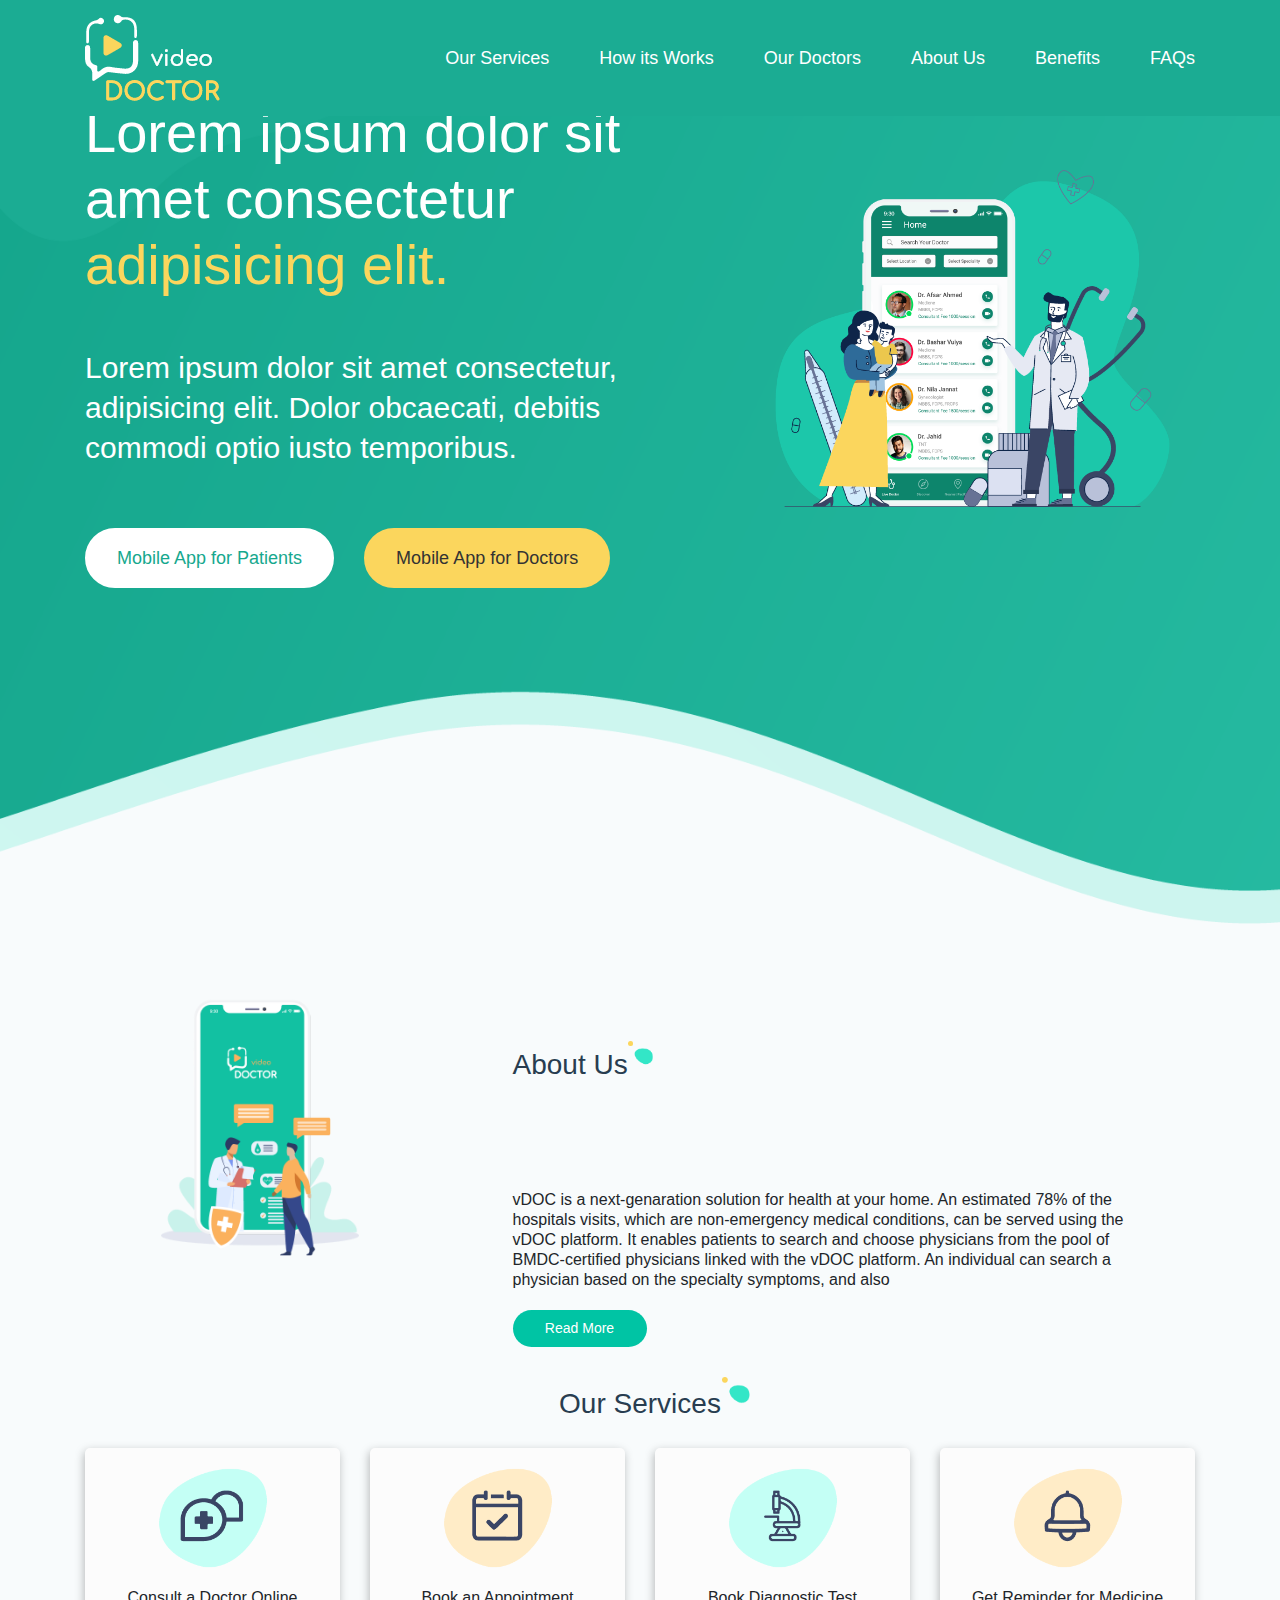
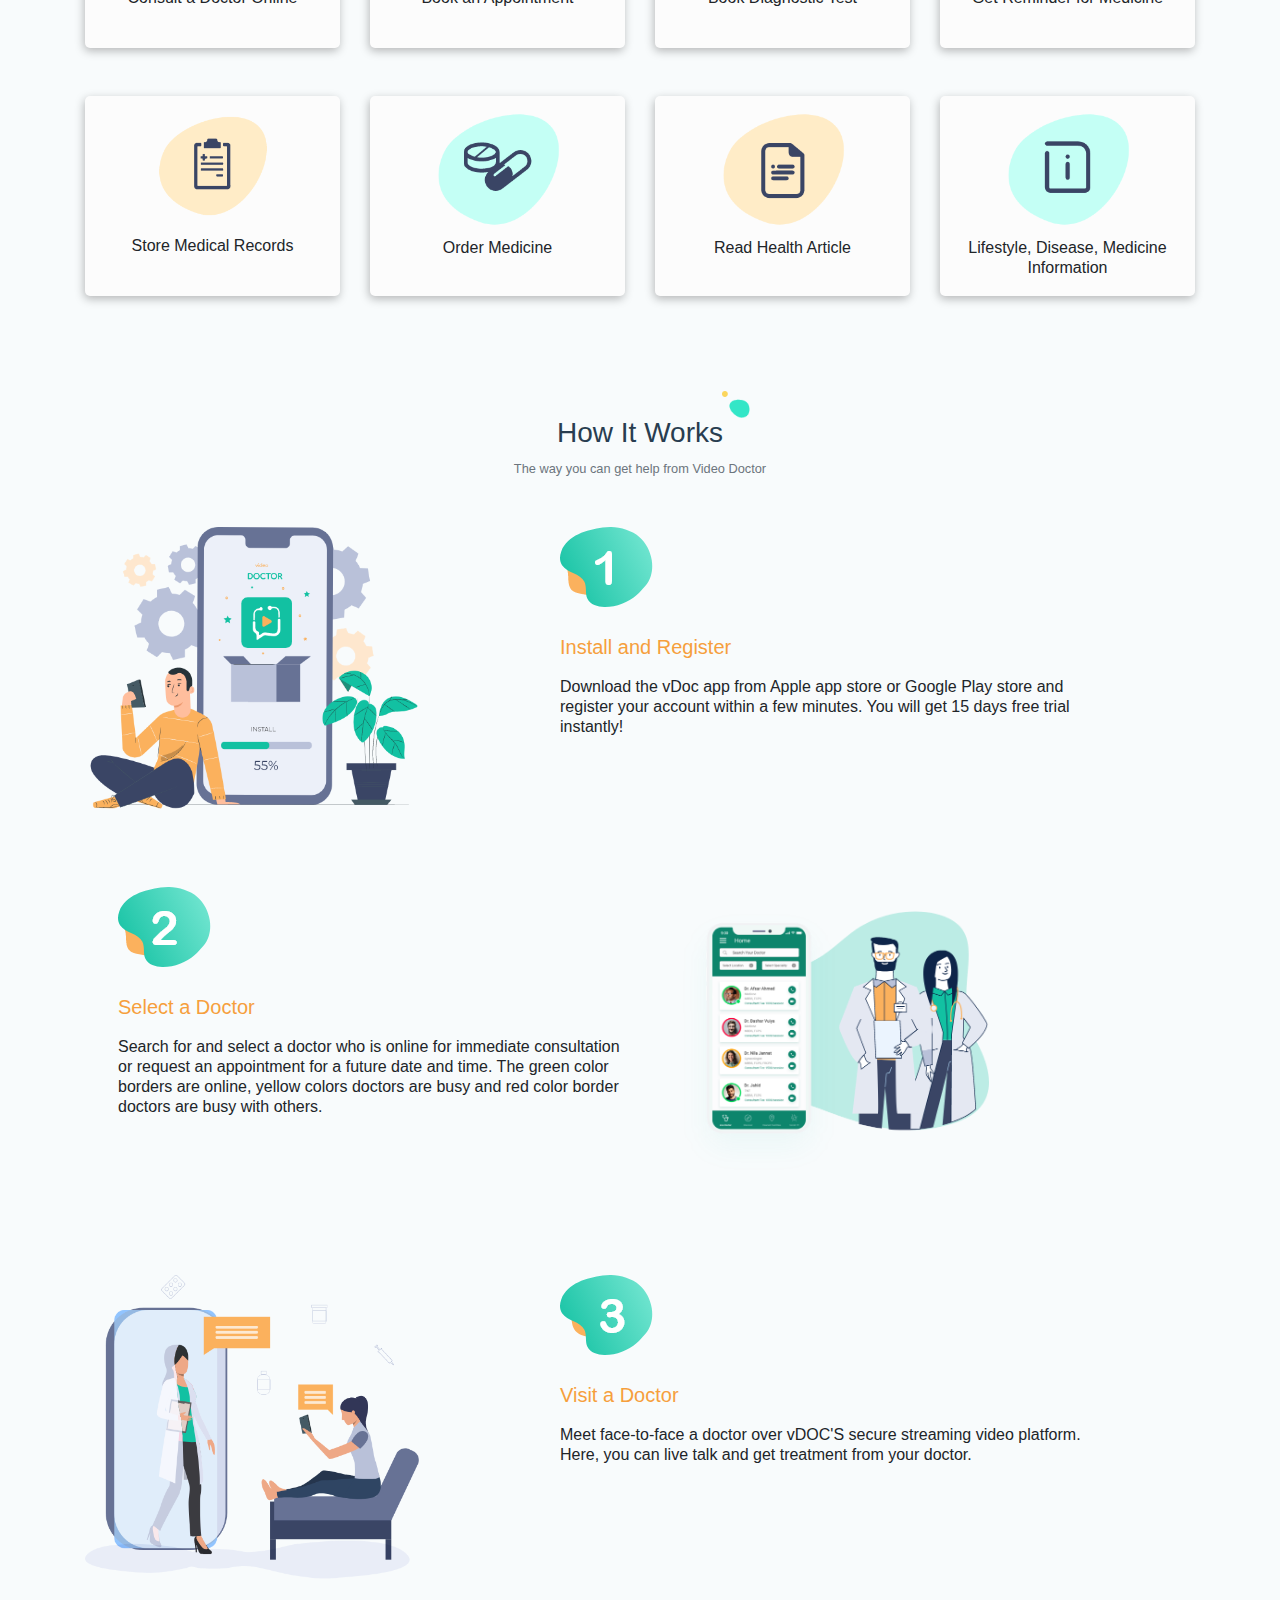
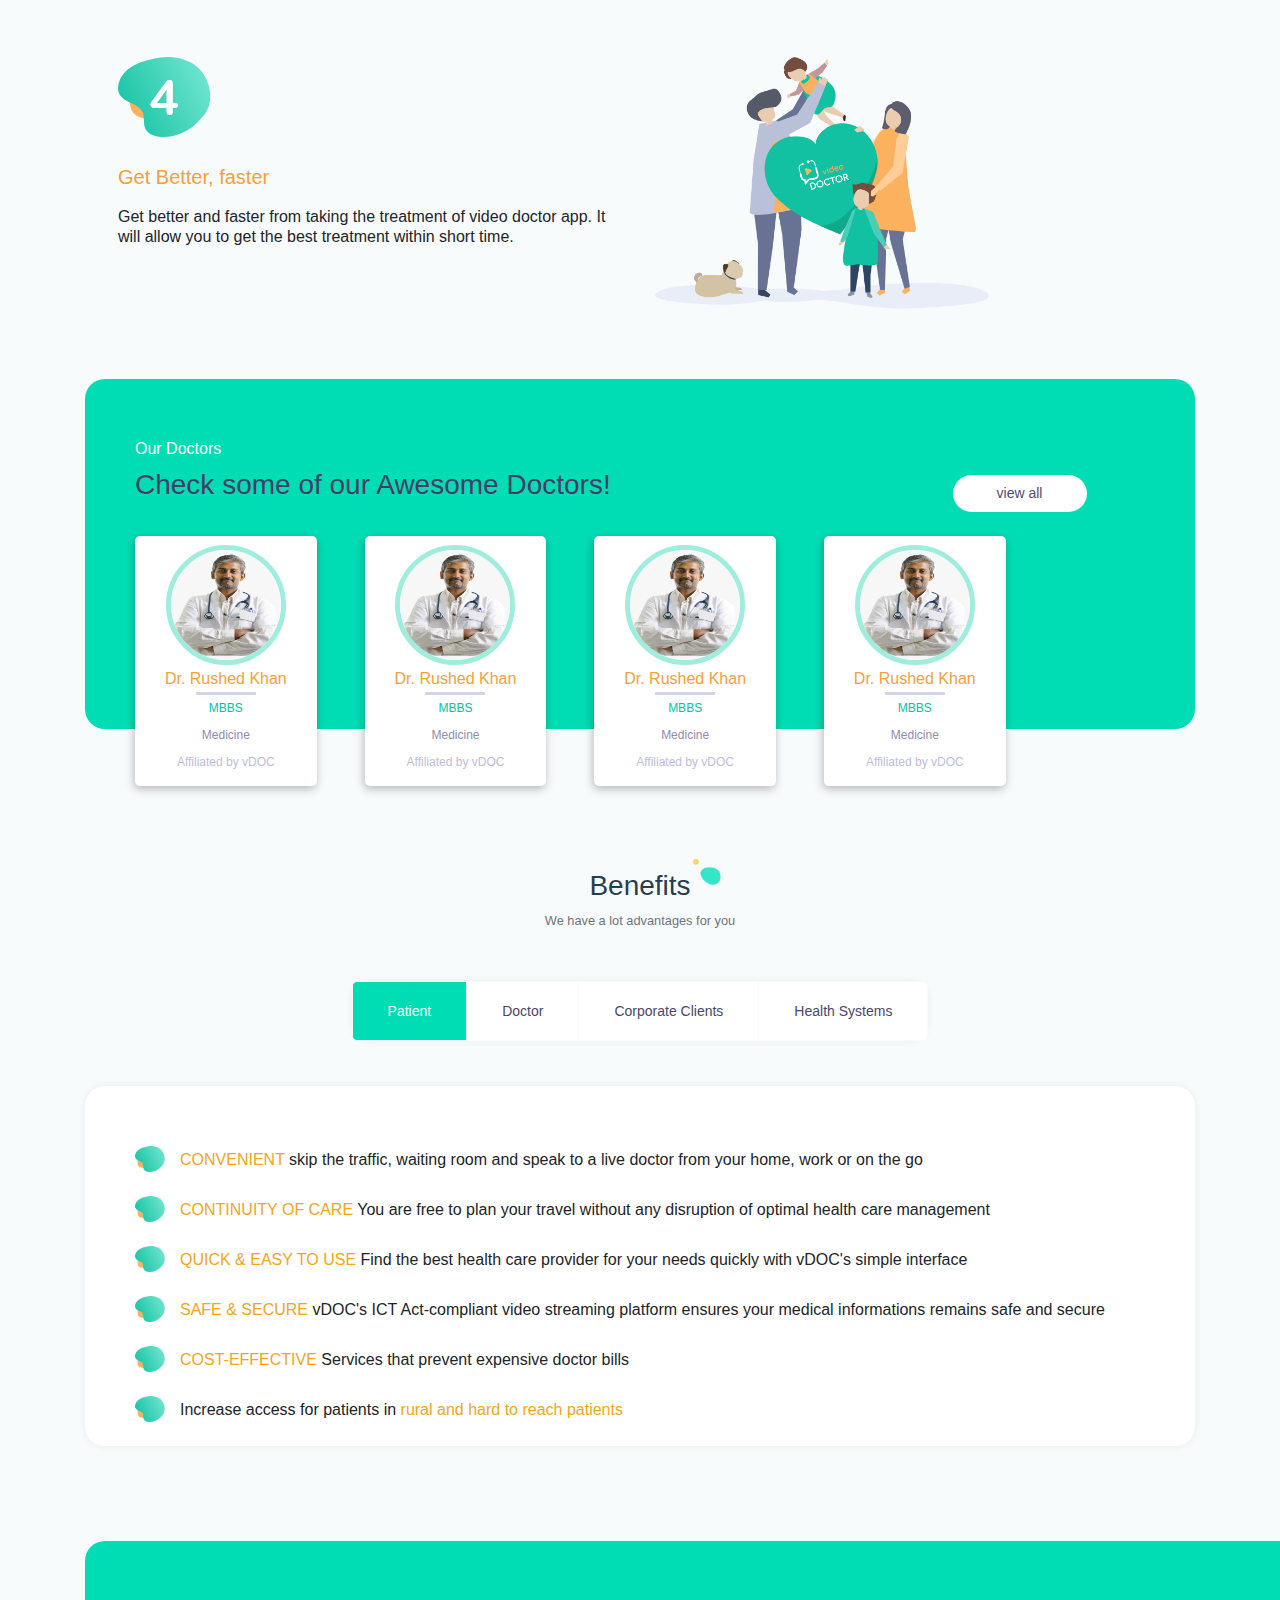
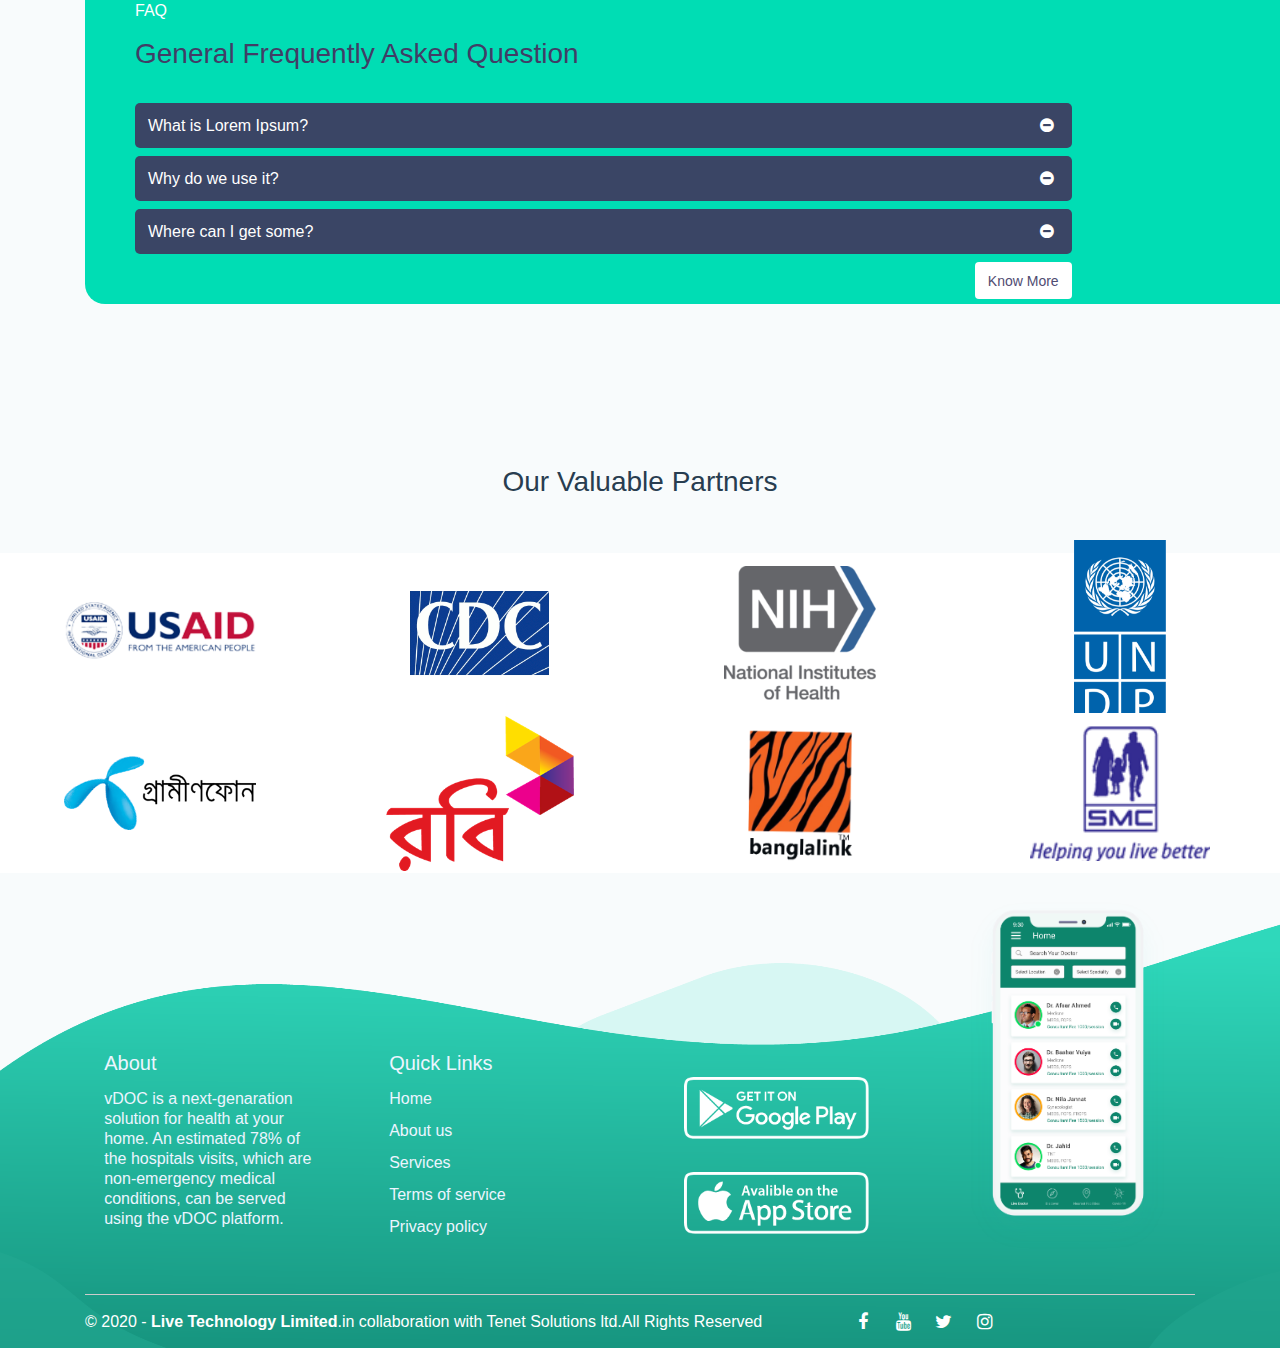
==== commit fff7196c: "cmerge confilt solve" ====
--- a/index.html
+++ b/index.html
@@ -267,9 +267,45 @@
                         <span class="designation">Affiliated by vDOC</span>
                     </div>
                 </div>
-                    
-                    
-                
+            </div>
+        </div>
+    </section>
+
+    <section class="benefits">
+        <div class="container text-center">
+            <div class="howworksheader">
+                <div class="top-header text-center">
+                    <h3>Benefits</h3>
+                    <img src="./assets/img/16.png" alt="image">
+                </div>
+                <div class="bottom-header text-center text-muted">
+                    <small>We have a lot advantages for you</small>
+                </div>
+            </div>
+            <div class="btn-group btn-group-lg" role="group" aria-label="Basic example">
+                <button type="button" class="btn btn-light btn-first">Patient</button>
+                <button type="button" class="btn btn-light">Doctor</button>
+                <button type="button" class="btn btn-light">Corporate Clients</button>
+                <button type="button" class="btn btn-light">Health Systems</button>
+              </div>
+        </div>
+    </section>
+
+    <section class="facilities">
+        <div class="container">
+            <div class="facilities-background">
+                <div class="row">
+                    <div class="col-12 m-auto">
+                        <ul>
+                            <li><span class="cus-style">convenient</span> skip the traffic, waiting room and speak to a live doctor from your home, work or on the go</li>
+                            <li><span class="cus-style">continuity of care</span> You are free to plan your travel without any disruption of optimal health care management</li>
+                            <li><span class="cus-style">quick & easy to use</span> Find the best health care provider for your needs quickly with vDOC's simple interface</li>
+                            <li><span class="cus-style">safe & secure</span> vDOC's ICT Act-compliant video streaming platform ensures your medical informations remains safe and secure</li>
+                            <li><span class="cus-style">Cost-effective</span> Services that prevent expensive doctor bills</li>
+                            <li>Increase access for patients in <span class="cus-style-sec">rural and hard to reach patients</span></li>
+                          </ul>
+                    </div>
+                </div>
             </div>
         </div>
     </section>
--- a/assets/css/style.css
+++ b/assets/css/style.css
@@ -8,7 +8,7 @@
     line-height: 20px;
     box-sizing: border-box;
     overflow-x: hidden;
-    background: #FFFFFF;
+    background: #F8FBFC;
 }
 
 h3{
@@ -290,9 +290,9 @@
 .our-doctors .doc-background{
     background-color: #00DDB4;
     height: 350px;
-    width: 100vw;
+    /* width: 100vw; */
     border-radius: 20px; 
-    padding: 60px 100px 0 50px;
+    padding: 60px 0 0 50px;
 }
 .our-doctors .doc-background .sub-heading{
     color: #fff;
@@ -352,6 +352,7 @@
 }
 
 /* ==================================   End our doctors   ================================= */
+
 
 /*===================================   FAQ               =================================  */
 .faq-index{
@@ -399,6 +400,106 @@
 }
 /*===================================   END FAQ           =================================  */
 
+/* ==================================  start benefits   ================================= */
+
+.benefits{
+    margin-top: 140px;
+}
+.benefits .howworksheader{
+    margin-bottom: 20px;
+}
+.benefits .howworksheader .top-header{
+    
+}
+
+.benefits .howworksheader .top-header img{
+    width: 30px;
+    margin-top: -95px;
+    margin-left: 136px;
+}
+
+.benefits .howworksheader .bottom-header{
+    margin-top: -20px;
+}
+.benefits .btn{
+    color: #4A466D;
+    background: #FFFFFF;
+    padding: 0 35px;
+    font-size: 14px;
+}
+.benefits .btn.btn-first{
+    background: #00DDB4;
+    color: #FFFFFF;
+}
+.benefits .btn:hover{
+    background: #00DDB4;
+    color: #FFFFFF;
+    cursor: auto;
+    border: none;
+}
+.benefits .btn-group{
+    -webkit-box-shadow: 0px 0px 5px 3px rgba(0,0,0,0.03);
+    -moz-box-shadow: 0px 0px 5px 3px rgba(0,0,0,0.03);
+    box-shadow: 0px 0px 5px 3px rgba(0,0,0,0.03);
+    border: none;
+    border-radius: 20px;
+}
+.benefits .btn-group-lg{
+    height: 60px;
+    margin-top: 30px;
+    border-radius: 20px;
+}
+
+/* ==================================   End benefits   ================================= */
+/* ==================================   start facilities   ================================= */
+
+.facilities{
+    margin-top: 45px;
+}
+.facilities .facilities-background{
+    background-color: #FFFFFF;
+    min-height: 350px;
+    border-radius: 20px; 
+    padding: 60px 0 0 50px;
+    -webkit-box-shadow: 0px 0px 5px 3px rgba(0,0,0,0.03);
+    -moz-box-shadow: 0px 0px 5px 3px rgba(0,0,0,0.03);
+    box-shadow: 0px 0px 5px 3px rgba(0,0,0,0.03);
+}
+
+.facilities .facilities-background ul{
+    list-style-type: none;
+    /* list-style-image: url('../img/Group\ 854.png'); */
+    
+}
+.facilities .facilities-background ul li:before {
+    content: '';
+    display: inline-block;
+    height: 30px;
+    width: 30px;
+    background-size: 30px;
+    background-image: url('../img/Group\ 854.png');;
+    background-repeat: no-repeat;
+    margin-right: 15px;
+    vertical-align: middle;
+    
+  }
+.facilities .facilities-background li{
+    margin-bottom: 20px;
+}
+
+.facilities .facilities-background li .cus-style{
+    text-transform: uppercase;
+    color: #F6A51A;
+}
+
+.facilities .facilities-background li .cus-style-sec{
+     
+    color: #F6A51A;
+}
+
+
+/* ==================================   End facilities   ================================= */
+
 
 /*===================================   our partners           ================================= */
 .section-header {
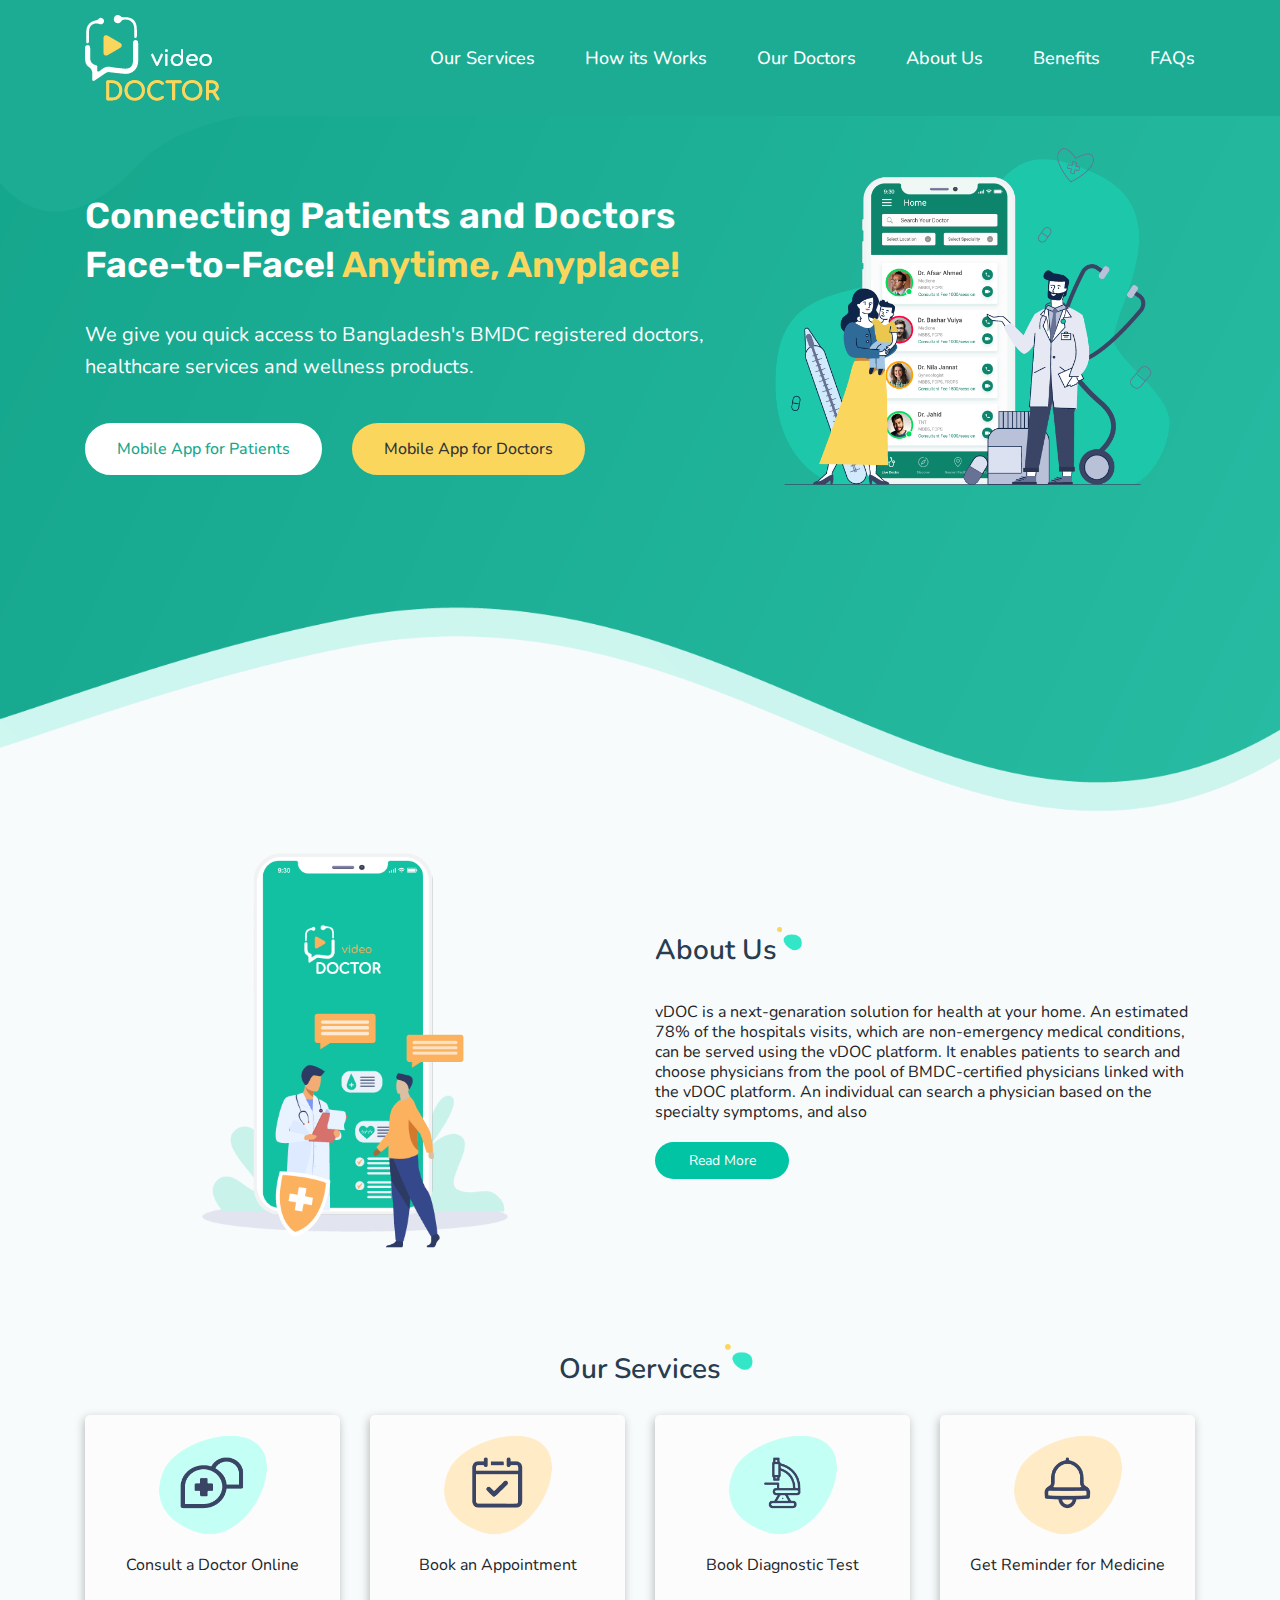
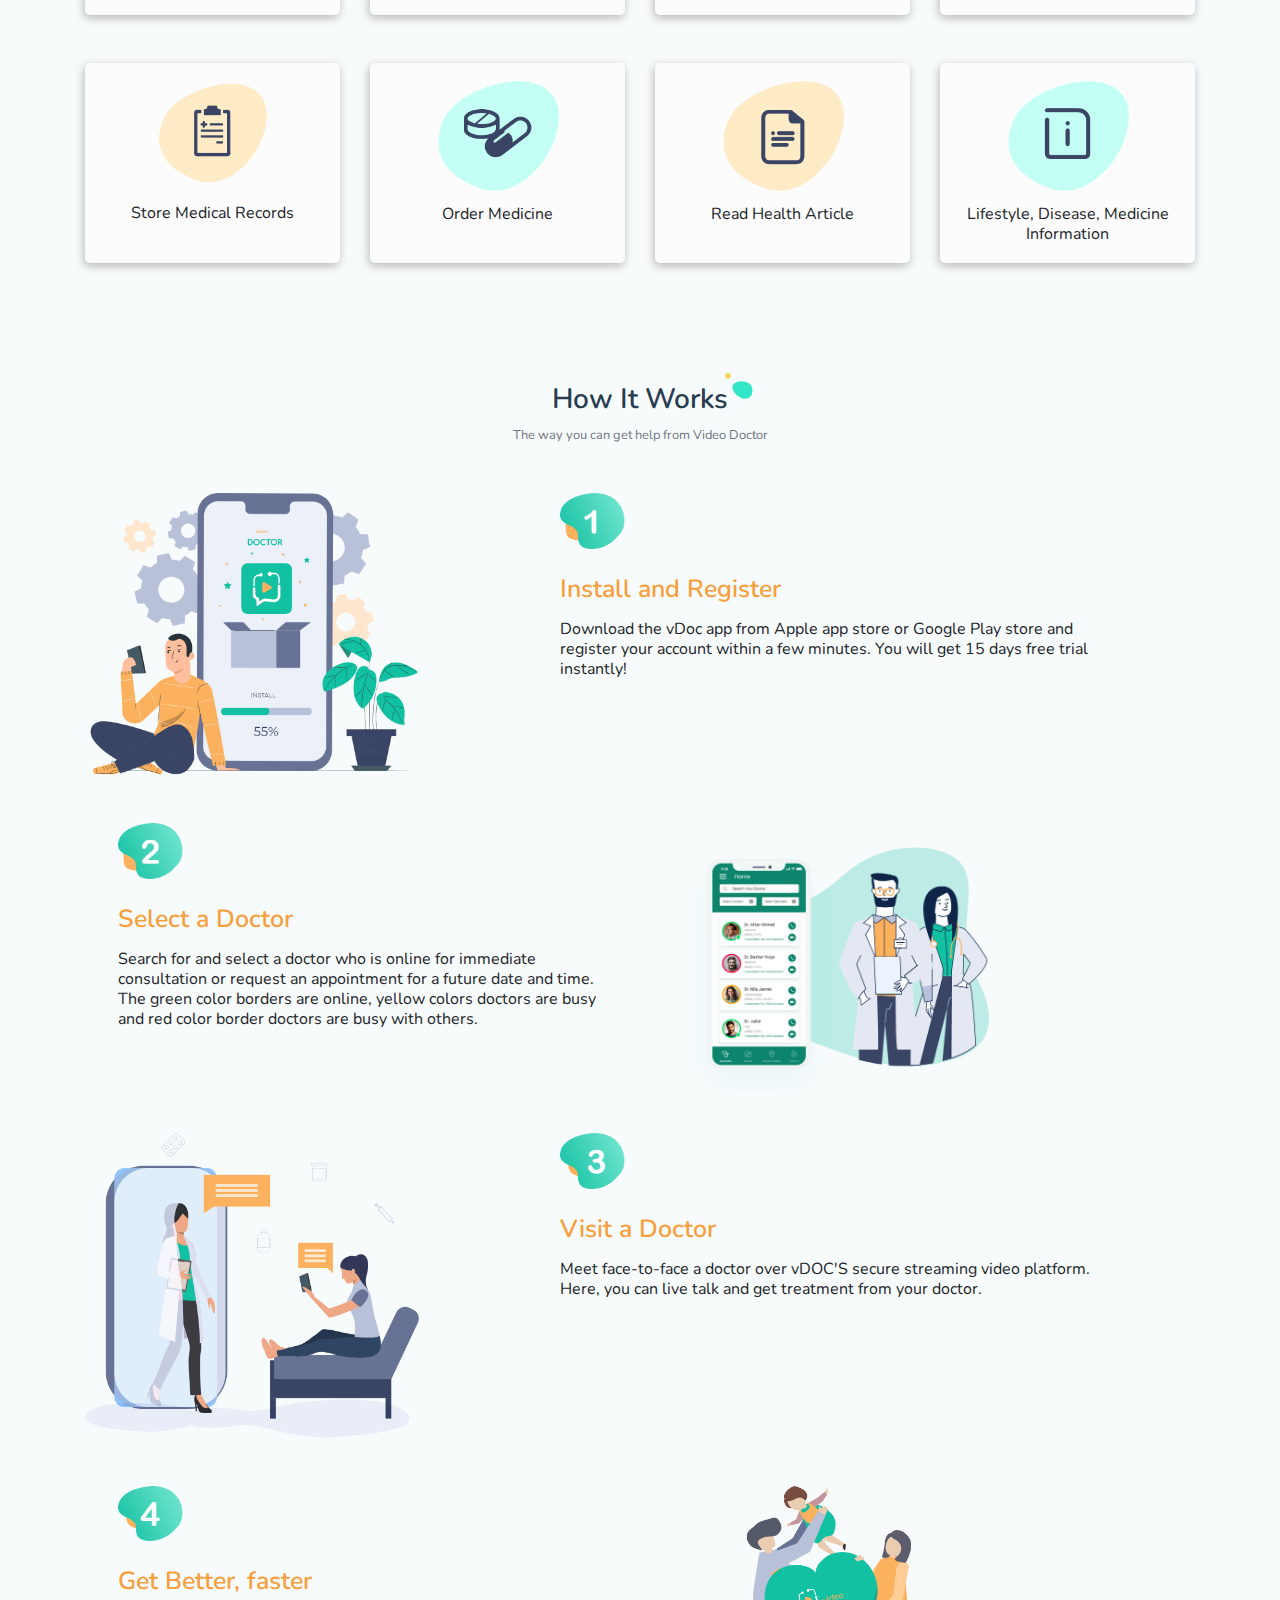
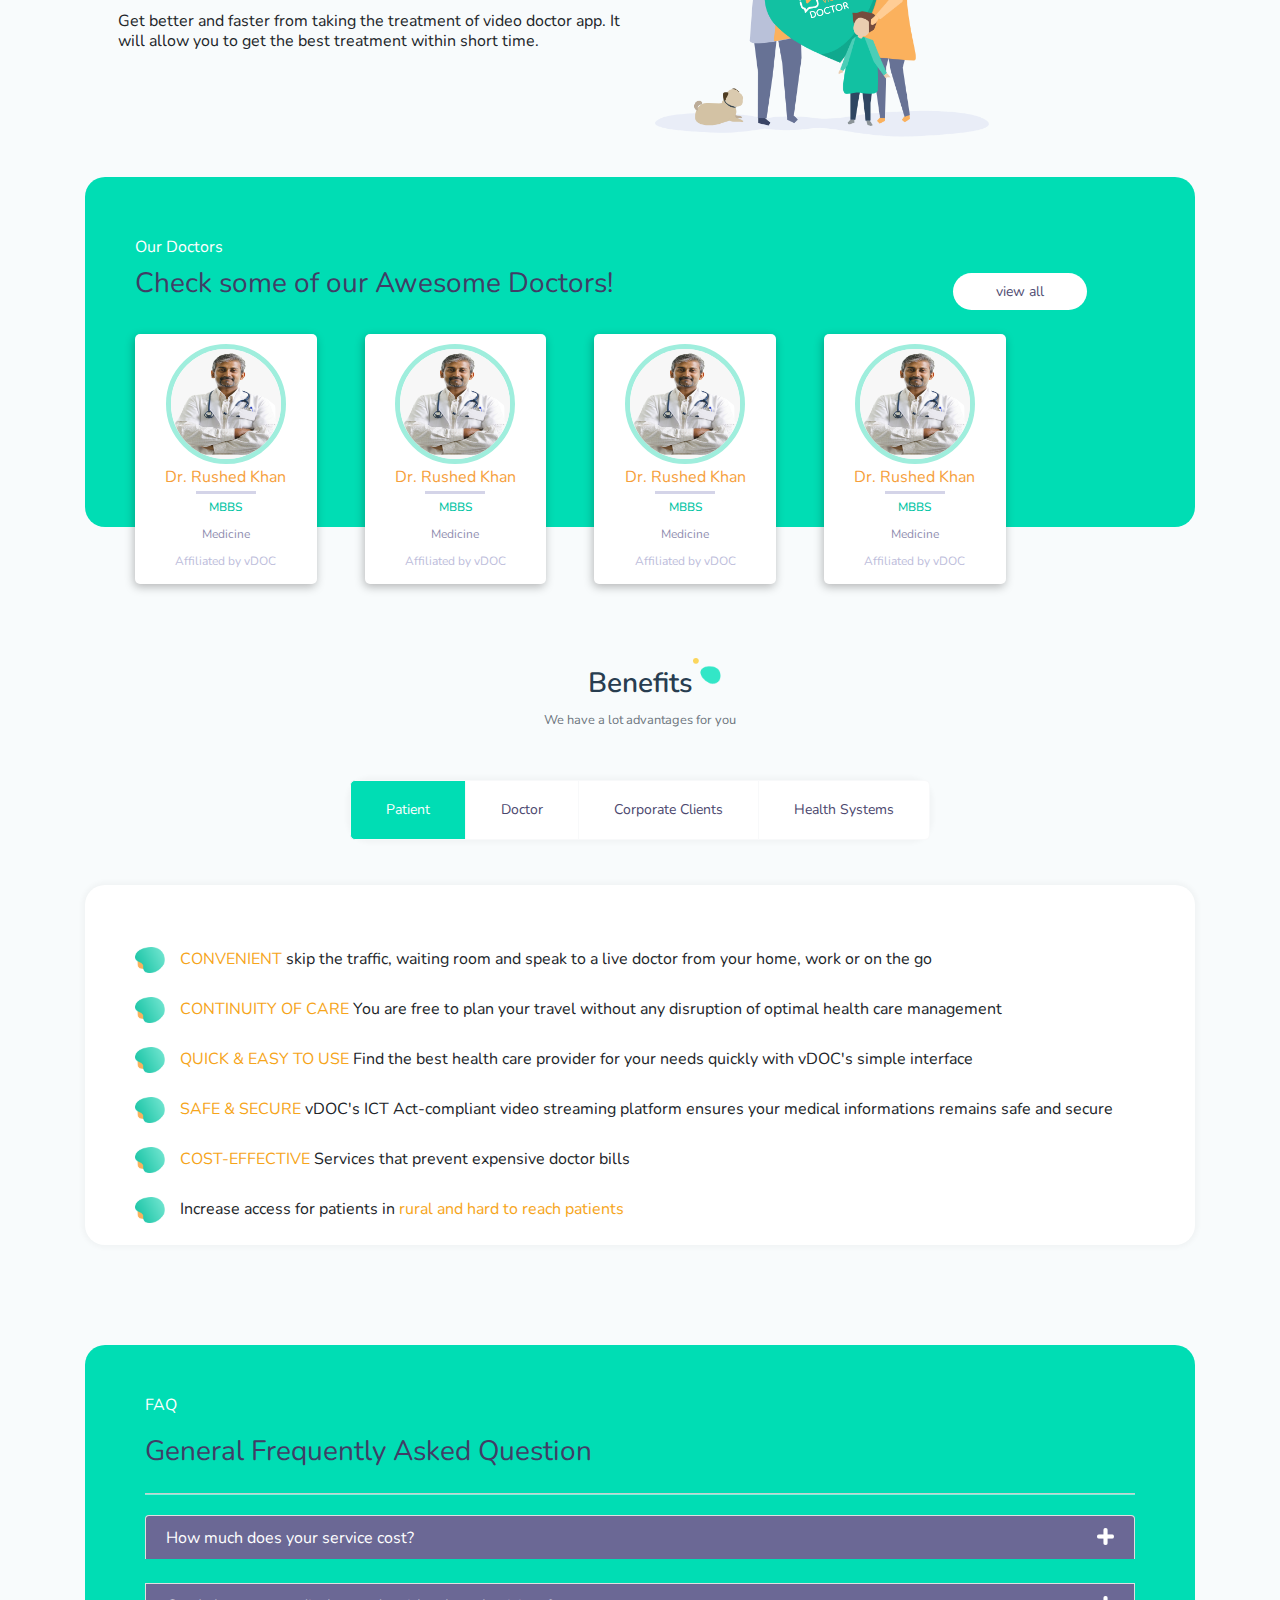
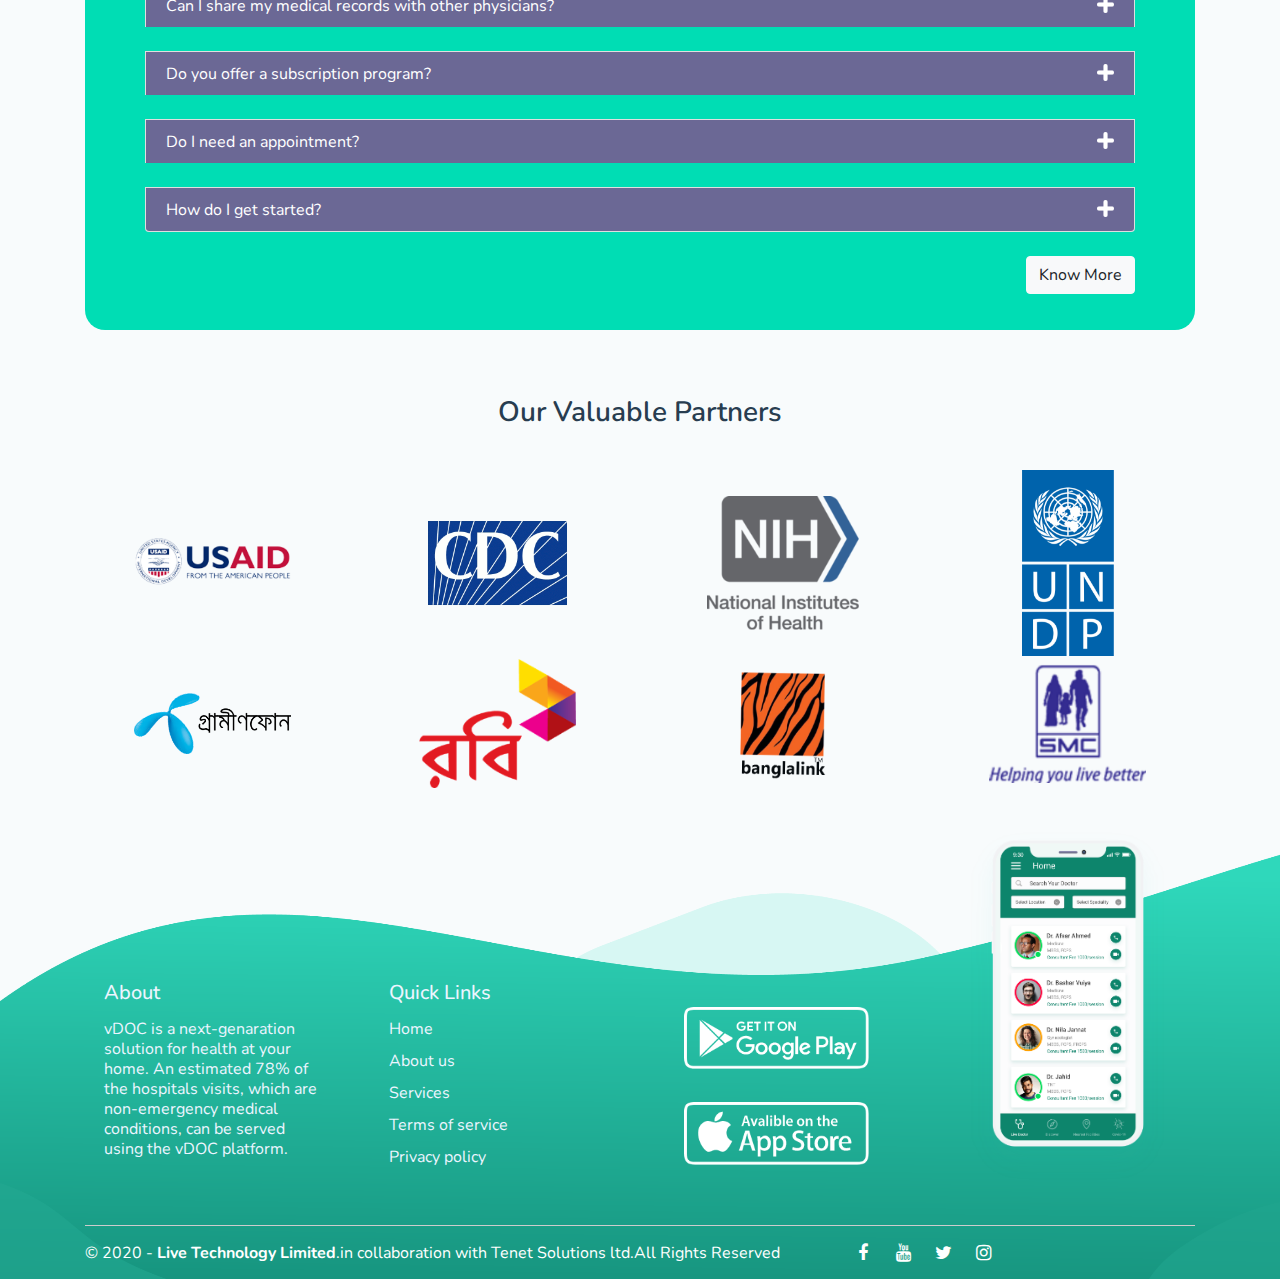
==== commit 25f0c739: "make responsive" ====
--- a/index.html
+++ b/index.html
@@ -8,8 +8,9 @@
     <link rel="stylesheet" href="https://stackpath.bootstrapcdn.com/bootstrap/4.4.1/css/bootstrap.min.css">
     <link rel="stylesheet" href="https://cdnjs.cloudflare.com/ajax/libs/font-awesome/5.13.0/css/all.min.css">
     <link rel="stylesheet" href="https://cdnjs.cloudflare.com/ajax/libs/font-awesome/4.7.0/css/font-awesome.min.css">
-
+    <link href="https://fonts.googleapis.com/css?family=Nunito|Rubik&display=swap" rel="stylesheet">
     <link rel="stylesheet" href="./assets/css/style.css">
+    <link rel="stylesheet" href="./assets/css/response.css">
 </head>
 
 <body>
@@ -61,10 +62,9 @@
             <div class="row align-items-center">
                 <div class="col-lg-7 col-md-7 col-sm-6 col-12">
                     <div class="bannerContent">
-                        <h1 class="bannerTitle">Lorem ipsum dolor sit amet consectetur <span>adipisicing elit.</span>
+                        <h1 class="bannerTitle">Connecting Patients and Doctors Face-to-Face! <span>Anytime, Anyplace!</span>
                         </h1>
-                        <p class="bannerPara">Lorem ipsum dolor sit amet consectetur, adipisicing elit. Dolor obcaecati,
-                            debitis commodi optio iusto temporibus.</p>
+                        <p class="bannerPara">We give you quick access to Bangladesh's BMDC registered doctors, healthcare services and wellness products.</p>
                         <div class="btnGroup">
                             <a href="#" class="btnGlob btnPatient">Mobile App for Patients</a>
                             <a href="#" class="btnGlob btnDoctor">Mobile App for Doctors</a>
@@ -83,10 +83,10 @@
     <section class="about">
         <div class="container">
             <div class="row">
-                <div class="col-4 about-image">
+                <div class="col-md-6 about-image">
                     <img src="./assets/img/3.Aboust us-01.png" alt="about image">
                 </div>
-                <div class="col-7 m-auto">
+                <div class="col-md-6 m-auto">
                     <div class="header-about">
                         <h3 class="heading-about">About Us</h3>
                         <div class="icon">
@@ -100,7 +100,7 @@
                         from the pool of BMDC-certified physicians linked with the vDOC platform. An
                         individual can search a physician based on the specialty symptoms, and also
                     </div>
-                    <a href="#" class="custom-button about-link">Read More</a>
+                    <a href="./about.html" class="custom-button about-link">Read More</a>
                 </div>
             </div>
         </div>
@@ -113,25 +113,25 @@
                 <img src="./assets/img/16.png" alt="service logo">
             </div>
             <div class="row mb-5">
-                <div class="col-3">
+                <div class="col-md-3">
                     <div class="service">
                         <img src="./assets/img/4.Consult-01.png" alt="image">
                         <span class="service-type">Consult a Doctor Online</span>
                     </div>
                 </div>
-                <div class="col-3">
+                <div class="col-md-3">
                     <div class="service">
                         <img src="./assets/img/5.Book-01.png" alt="image">
                         <span class="service-type">Book an Appointment</span>
                     </div>
                 </div>
-                <div class="col-3">
+                <div class="col-md-3">
                     <div class="service">
                         <img src="./assets/img/6.Book-01.png" alt="image">
                         <span class="service-type">Book Diagnostic Test</span>
                     </div>
                 </div>
-                <div class="col-3">
+                <div class="col-md-3">
                     <div class="service">
                         <img src="./assets/img/7.Reminder-01.png" alt="image">
                         <span class="service-type">Get Reminder for Medicine</span>
@@ -139,25 +139,25 @@
                 </div>
             </div>
             <div class="row">
-                <div class="col-3">
+                <div class="col-md-3">
                     <div class="service">
                         <img src="./assets/img/8.Store-01.png" alt="image">
                         <span class="service-type">Store Medical Records</span>
                     </div>
                 </div>
-                <div class="col-3">
+                <div class="col-md-3">
                     <div class="service">
                         <img src="./assets/img/9.png" alt="image">
                         <span class="service-type">Order Medicine</span>
                     </div>
                 </div>
-                <div class="col-3">
+                <div class="col-md-3">
                     <div class="service">
                         <img src="./assets/img/10.png" alt="image">
                         <span class="service-type">Read Health Article</span>
                     </div>
                 </div>
-                <div class="col-3">
+                <div class="col-md-3">
                     <div class="service">
                         <img src="./assets/img/11.png" alt="image">
                         <span class="service-type">Lifestyle, Disease, Medicine Information</span>
@@ -180,11 +180,11 @@
                 </div>
             </div>
             <div class="row mt-5">
-                <div class="col-5 main-image">
+                <div class="col-md-5 main-image">
                     <img src="./assets/img/12.png" alt="">
                 </div>
-                <div class="col-6">
-                    <img src="./assets/img/24.png" alt="image">
+                <div class="col-md-6 how-body">
+                    <img  src="./assets/img/24.png" alt="image">
                     <div class="how-works-body-heading">Install and Register</div>
                     <div class="description">Download the vDoc app from Apple app store or Google Play store
                         and register your account within a few minutes.
@@ -193,21 +193,21 @@
                 </div>
             </div>
             <div class="row mt-5">
-                <div class="col-6 pl-5 ">
+                <div class="col-md-6 pl-5 how-body">
                     <img src="./assets/img/25.png" alt="image">
                     <div class="how-works-body-heading">Select a Doctor</div>
                     <div class="description">Search for and select a doctor who is online for immediate consultation or request an appointment for a future date and time. The green color borders are online, yellow colors doctors are busy and red color border doctors are busy with others.
                     </div>
                 </div>
-                <div class="col-5 main-image">
+                <div class="col-md-5 main-image">
                     <img src="./assets/img/13.png" alt="">
                 </div>
             </div>
-            <div class="row mt-5">
-                <div class="col-5 main-image">
+            <div class="row">
+                <div class="col-md-5 main-image">
                     <img src="./assets/img/14.png" alt="">
                 </div>
-                <div class="col-6">
+                <div class="col-md-6 how-body">
                     <img src="./assets/img/26.png" alt="image">
                     <div class="how-works-body-heading">Visit a Doctor</div>
                     <div class="description">Meet face-to-face a doctor over vDOC'S secure streaming video platform. Here, you can live talk and get treatment from your doctor.
@@ -215,13 +215,13 @@
                 </div>
             </div>
             <div class="row mt-5">
-                <div class="col-6 pl-5 ">
+                <div class="col-md-6 pl-5 how-body">
                     <img src="./assets/img/27.png" alt="image">
                     <div class="how-works-body-heading">Get Better, faster</div>
                     <div class="description">Get better and faster from taking the treatment of video doctor app. It will allow you to get the best treatment within short time.
                     </div>
                 </div>
-                <div class="col-5 main-image">
+                <div class="col-md-5 main-image">
                     <img src="./assets/img/15.png" alt="">
                 </div>
             </div>
@@ -232,34 +232,34 @@
         <div class="container">
             <div class="doc-background">
                 <div class="row">
-                    <div class="col-12 sub-heading">Our Doctors</div>
-
-                    <div class="col-9 mt-3 mb-4 main-heading">Check some of our Awesome Doctors!</div>
-                    <div class="col-3 mt-3 mb-4"><a href="#" class="custom-button btnviewall">view all</a></div>
+                    <div class="col-md-12 sub-heading">Our Doctors</div>
+
+                    <div class="col-md-9 mt-3 mb-4 main-heading">Check some of our Awesome Doctors!</div>
+                    <div class="col-md-3 mt-3 mb-4"><a href="./our_doctor.html" class="custom-button btnviewall">view all</a></div>
                 
                
-                    <div class="col-2 cus-row mr-5 doc-pro">
+                    <div class="col-md-2 cus-row mr-5 doc-pro">
                         <img src="./assets/img/doctor.png" alt="picture">
                         <span class="name">Dr. Rushed Khan</span>
                         <span class="degree">MBBS</span>
                         <span class="dept">Medicine</span>
                         <span class="designation">Affiliated by vDOC</span>
                     </div>
-                    <div class="col-2 mr-5 doc-pro">
+                    <div class="col-md-2 mr-5 doc-pro hide-elm">
                         <img src="./assets/img/doctor.png" alt="picture">
                         <span class="name">Dr. Rushed Khan</span>
                         <span class="degree">MBBS</span>
                         <span class="dept">Medicine</span>
                         <span class="designation">Affiliated by vDOC</span>
                     </div>
-                    <div class="col-2 mr-5  doc-pro">
+                    <div class="col-md-2 mr-5  doc-pro hide-elm">
                         <img src="./assets/img/doctor.png" alt="picture">
                         <span class="name">Dr. Rushed Khan</span>
                         <span class="degree">MBBS</span>
                         <span class="dept">Medicine</span>
                         <span class="designation">Affiliated by vDOC</span>
                     </div>
-                    <div class="col-2  doc-pro">
+                    <div class="col-md-2  doc-pro hide-elm">
                         <img src="./assets/img/doctor.png" alt="picture">
                         <span class="name">Dr. Rushed Khan</span>
                         <span class="degree">MBBS</span>
@@ -310,128 +310,224 @@
         </div>
     </section>
 
-    <!---faqs--->
-    <section class="faq-index">
+    <section class="faq">
         <div class="container">
             <div class="faq-background">
-                <div class="row">
-                    <div class="col-12 sub-heading">FAQ</div>
-                     <div class="col-9 mt-3 mb-4 main-heading"><h5>General Frequently Asked Question</h5></div>
-                     <hr>
-                    <div class="col-10">
-                    <div class="faq tab-pane fade in active show" id="home">
-
-
-
-                    <div class="panel-group" id="accordion" role="tablist" aria-multiselectable="true">
-                        <div class="panel panel-default">
-                            <div class="panel-heading" role="tab" id="headingOne">
-                                <h6 class="panel-title">
-                                    <a class="collapsed"  data-toggle="collapse" data-parent="#accordion" href="#collapse1st" aria-expanded="false" aria-controls="collapse1st">What is Lorem Ipsum?</a>
-                                </h6>
-                                <div id="collapse1st" class="panel-collapse collapse panel-body" role="tabpanel" aria-labelledby="headingOne">
-                                    <p>Lorem Ipsum is simply dummy text of the printing and typesetting industry. Lorem Ipsum has been the industry’s standard dummy text ever since the 1500s, when an unknown printer took a galley of type and scrambled it to make a type specimen book. It has survived not only five centuries, but also the leap into electronic typesetting, remaining essentially unchanged. It was popularised in the 1960s with the release of Letraset sheets containing Lorem Ipsum passages, and more recently with desktop publishing software like Aldus PageMaker including versions of Lorem Ipsum.</p>
+                <div class="top-header">FAQ</div>
+                <div class="main-header">General Frequently Asked Question</div>
+                <hr>
+                <!--Accordion wrapper-->
+                <div class="accordion md-accordion" id="accordionEx1" role="tablist" aria-multiselectable="true">
+                    <!-- Accordion card -->
+                    <div class="card mb-4">
+                
+                        <!-- Card header -->
+                        <div class="card-header custom-card-header" role="tab" id="headingTwo1">
+                            <a class="collapsed" data-toggle="collapse" data-parent="#accordionEx1" href="#collapseTwo1"
+                            aria-expanded="false" aria-controls="collapseTwo1">
+                            <div class="mb-0 float-left">
+                                How much does your service cost?
+                            </div>
+                            <img class="float-right" src="./assets/img/19.png" alt="">
+                            </a>
+                        </div>
+                
+                        <!-- Card body -->
+                        <div id="collapseTwo1" class="collapse" role="tabpanel" aria-labelledby="headingTwo1"
+                            data-parent="#accordionEx1">
+                            <div class="card-body custom-card-body">
+                                <div class="row">
+                                    <div class="col-md-7 col-sm-12">
+                                        Meet face-to-face a doctor over vDOC's secure streaming video platform. Here, you can live talk and get treatment from your doctor.
+                                    </div>
                                 </div>
                             </div>
                         </div>
-                        <div class="panel panel-default">
-                            <div class="panel-heading" role="tab" id="headingTwo">
-                                <h6 class="panel-title">
-                                    <a class="collapsed" data-toggle="collapse" data-parent="#accordion" href="#collapse2nd" aria-expanded="false" aria-controls="collapse2nd">Why do we use it?</a>
-                                </h6>
-                                <div id="collapse2nd" class="panel-collapse collapse panel-body" role="tabpanel" aria-labelledby="headingTwo">
-                                    <p>It is a long established fact that a reader will be distracted by the readable content of a page when looking at its layout. The point of using Lorem Ipsum is that it has a more-or-less normal distribution of letters, as opposed to using ‘Content here, content here’, making it look like readable English. Many desktop publishing packages and web page editors now use Lorem Ipsum as their default model text, and a search for ‘lorem ipsum’ will uncover many web sites still in their infancy. Various versions have evolved over the years, sometimes by accident, sometimes on purpose (injected humour and the like).</p>
+                    </div>
+                    <!-- Accordion card -->
+                    <!-- Accordion card -->
+                    <div class="card mb-4">
+                
+                        <!-- Card header -->
+                        <div class="card-header custom-card-header" role="tab" id="headingTwo2">
+                            <a class="collapsed" data-toggle="collapse" data-parent="#accordionEx1" href="#collapseTwo2"
+                            aria-expanded="false" aria-controls="collapseTwo2">
+                            <div class="mb-0 float-left">
+                                Can I share my medical records with other physicians?
+                            </div>
+                            <img class="float-right" src="./assets/img/19.png" alt="">
+                            </a>
+                        </div>
+                
+                        <!-- Card body -->
+                        <div id="collapseTwo2" class="collapse" role="tabpanel" aria-labelledby="headingTwo2"
+                            data-parent="#accordionEx1">
+                            <div class="card-body custom-card-body">
+                                <div class="row">
+                                    <div class="col-md-7 col-sm-12">
+                                        Meet face-to-face a doctor over vDOC's secure streaming video platform. Here, you can live talk and get treatment from your doctor.
+                                    </div>
                                 </div>
                             </div>
                         </div>
-                        <div class="panel panel-default">
-                            <div class="panel-heading" role="tab" id="headingThree">
-                                <h6 class="panel-title">
-                                    <a class="collapsed" data-toggle="collapse" data-parent="#accordion" href="#collapse3rd" aria-expanded="false" aria-controls="collapse3rd">Where can I get some?</a>
-                                </h6>
-                                <div id="collapse3rd" class="panel-collapse collapse panel-body" role="tabpanel" aria-labelledby="headingThree">
-                                    <p>There are many variations of passages of Lorem Ipsum available, but the majority have suffered alteration in some form, by injected humour, or randomised words which don’t look even slightly believable. If you are going to use a passage of Lorem Ipsum, you need to be sure there isn’t anything embarrassing hidden in the middle of text. All the Lorem Ipsum generators on the Internet tend to repeat predefined chunks as necessary, making this the first true generator on the Internet. It uses a dictionary of over 200 Latin words, combined with a handful of model sentence structures, to generate Lorem Ipsum which looks reasonable. The generated Lorem Ipsum is therefore always free from repetition, injected humour, or non-characteristic words etc.</p>
+                    </div>
+                    <!-- Accordion card -->
+                    <!-- Accordion card -->
+                    <div class="card mb-4">
+                
+                        <!-- Card header -->
+                        <div class="card-header custom-card-header" role="tab" id="headingTwo3">
+                            <a class="collapsed" data-toggle="collapse" data-parent="#accordionEx1" href="#collapseTwo3"
+                            aria-expanded="false" aria-controls="collapseTwo3">
+                            <div class="mb-0 float-left">
+                                Do you offer a subscription program?
+                            </div>
+                            <img class="float-right" src="./assets/img/19.png" alt="">
+                            </a>
+                        </div>
+                
+                        <!-- Card body -->
+                        <div id="collapseTwo3" class="collapse" role="tabpanel" aria-labelledby="headingTwo3"
+                            data-parent="#accordionEx1">
+                            <div class="card-body custom-card-body">
+                                <div class="row">
+                                    <div class="col-md-7 col-sm-12">
+                                            Meet face-to-face a doctor over vDOC's secure streaming video platform. Here, you can live talk and get treatment from your doctor.
+                                    </div>
                                 </div>
                             </div>
                         </div>
                     </div>
-                    </div>
-                    <button href="#" class="btn custom-button pull-right">Know More</button>
-                </div>
-                <div class="col-2">
-                </div>
-            </div>
-        </div>
-    </section>
-    <!---end faqs --->
+                    <!-- Accordion card -->
+                    <!-- Accordion card -->
+                    <div class="card mb-4">
+                
+                        <!-- Card header -->
+                        <div class="card-header custom-card-header" role="tab" id="headingTwo4">
+                            <a class="collapsed" data-toggle="collapse" data-parent="#accordionEx1" href="#collapseTwo4"
+                            aria-expanded="false" aria-controls="collapseTwo4">
+                            <div class="mb-0 float-left">
+                                Do I need an appointment?
+                            </div>
+                            <img class="float-right" src="./assets/img/19.png" alt="">
+                            </a>
+                        </div>
+                
+                        <!-- Card body -->
+                        <div id="collapseTwo4" class="collapse" role="tabpanel" aria-labelledby="headingTwo4"
+                            data-parent="#accordionEx1">
+                            <div class="card-body custom-card-body">
+                                <div class="row">
+                                    <div class="col-md-7 col-sm-12">
+                                        Meet face-to-face a doctor over vDOC's secure streaming video platform. Here, you can live talk and get treatment from your doctor.
+                                    </div>
+                                </div>
+                            </div>
+                        </div>
+                    </div>
+     
+                    <!-- Accordion card -->
+                    <!-- Accordion card -->
+                    <div class="card">
+                
+                        <!-- Card header -->
+                        <div class="card-header custom-card-header" role="tab" id="headingTwo5">
+                            <a class="collapsed" data-toggle="collapse" data-parent="#accordionEx1" href="#collapseTwo5"
+                            aria-expanded="false" aria-controls="collapseTwo5">
+                            <div class="mb-0 float-left">
+                                How do I get started?
+                            </div>
+                            <img class="float-right" src="./assets/img/19.png" alt="">
+                            </a>
+                        </div>
+                
+                        <!-- Card body -->
+                        <div id="collapseTwo5" class="collapse" role="tabpanel" aria-labelledby="headingTwo5"
+                            data-parent="#accordionEx1">
+                            <div class="card-body custom-card-body">
+                                <div class="row">
+                                    <div class="col-md-7 col-sm-12">
+                                        Meet face-to-face a doctor over vDOC's secure streaming video platform. Here, you can live talk and get treatment from your doctor.
+                                    </div>
+                                </div>
+                            </div>
+                        </div>
+                    </div>
+                    <!-- Accordion card -->
+                </div>
+            <!-- Accordion wrapper -->
+            <div class="mt-4 mb-5">
+                <a href="./faqs.html"><button type="button" class="btn btn-light float-right">Know More</button></a>
+            </div>
+        </div>
+    </div>
+</section>
+ 
     <!---partner section--->
     <section>
-        <div class="container-fluid">
-
-
-
-            <div class="row">
-                <div class="col-lg-12 section-header">
-                    <h3>Our Valuable Partners</h3>
-                    <!--
-                    <div class="icon">
-                        <img src="./assets/img/usaid.png" alt="icon"/>
-                    </div>
-              		-->
-                </div>
-
-                <div class="col-lg-3 partner-img">
-                    <img src="./assets/img/usaid.png" alt="image" class="img-fluid" />
-                </div>
-                <div class="col-lg-3 partner-img">
-                    <img src="./assets/img/US-CDC-Logo.png" alt="image" class="img-fluid" />
-                </div>
-                <div class="col-lg-3 partner-img">
-                    <img src="./assets/img/200px-NIH_Master_Logo_Vertical_2Color.png" alt="image" class="img-fluid" />
-                </div>
-                <div class="col-lg-3 partner-img">
-                    <img src="./assets/img/1200px-UNDP_logo.svg.png" alt="image" class="img-fluid" />
-                </div>
-
-
-                <div class="col-lg-3 partner-img">
-                    <img src="./assets/img/grameenphone-logo-6C1403D0AB-seeklogo.com.png" alt="image"
-                        class="img-fluid" />
-                </div>
-                <div class="col-lg-3 partner-img">
-                    <img src="./assets/img/robi-logo-263EE1D4A2-seeklogo.com.png" alt="image" class="img-fluid" />
-                </div>
-                <div class="col-lg-3 partner-img">
-                    <img src="./assets/img/Banglalink-Logo-1-6617.png" alt="image" class="img-fluid" />
-                </div>
-                <div class="col-lg-3 partner-img">
-                    <img src="./assets/img/Header-Logo68.png" alt="image" class="img-fluid" />
-                </div>
-            </div>
-
-
-
-        </div>
-    </section>
-    <!---end partner section--->
-    <!---footer section--->
+        <div class="container">
+        <div class="row">
+            <div class="col-lg-12 section-header">
+                <h3>Our Valuable Partners</h3>
+                <!--
+                <div class="icon">
+                    <img src="./assets/img/usaid.png" alt="icon"/>
+                </div>
+                -->
+            </div>
+
+            <div class="col-lg-3 partner-img">
+                <img src="./assets/img/usaid.png" alt="image" class="img-fluid" />
+            </div>
+            <div class="col-lg-3 partner-img">
+                <img src="./assets/img/US-CDC-Logo.png" alt="image" class="img-fluid" />
+            </div>
+            <div class="col-lg-3 partner-img">
+                <img src="./assets/img/200px-NIH_Master_Logo_Vertical_2Color.png" alt="image" class="img-fluid" />
+            </div>
+            <div class="col-lg-3 partner-img">
+                <img src="./assets/img/1200px-UNDP_logo.svg.png" alt="image" class="img-fluid" />
+            </div>
+
+
+            <div class="col-lg-3 partner-img">
+                <img src="./assets/img/grameenphone-logo-6C1403D0AB-seeklogo.com.png" alt="image"
+                    class="img-fluid" />
+            </div>
+            <div class="col-lg-3 partner-img">
+                <img src="./assets/img/robi-logo-263EE1D4A2-seeklogo.com.png" alt="image" class="img-fluid" />
+            </div>
+            <div class="col-lg-3 partner-img">
+                <img src="./assets/img/Banglalink-Logo-1-6617.png" alt="image" class="img-fluid" />
+            </div>
+            <div class="col-lg-3 partner-img">
+                <img src="./assets/img/Header-Logo68.png" alt="image" class="img-fluid" />
+            </div>
+        </div>
+
+
+
+    </div>
+</section>
+<!---end partner section--->
+<!---footer section--->
 <section class="footer">
-    <div class="container">
-        <div class="row">
-            <div class="col-lg-3 section">
-                <h5>About</h5>
-                <p>
-                    vDOC is a next-genaration solution for health at your home. An estimated 78% of the hospitals visits, which are non-emergency medical conditions, can be served using the vDOC platform.
-                </p>
-            </div>
-            <div class="col-lg-3 section footer-links">
-            <h5>Quick Links</h5>
-            <ul>
-              <li><a href="#">Home</a></li>
-              <li><a href="#">About us</a></li>
-              <li><a href="#">Services</a></li>
-              <li><a href="#">Terms of service</a></li>
-              <li><a href="#">Privacy policy</a></li>
+<div class="container">
+    <div class="row">
+        <div class="col-lg-3 section">
+            <h5>About</h5>
+            <p>
+                vDOC is a next-genaration solution for health at your home. An estimated 78% of the hospitals visits, which are non-emergency medical conditions, can be served using the vDOC platform.
+            </p>
+        </div>
+        <div class="col-lg-3 section footer-links">
+        <h5>Quick Links</h5>
+        <ul>
+            <li><a href="#">Home</a></li>
+            <li><a href="#">About us</a></li>
+            <li><a href="#">Services</a></li>
+            <li><a href="#">Terms of service</a></li>
+            <li><a href="#">Privacy policy</a></li>
             </ul>
            </div>
             <div class="col-lg-3 section">
--- a/assets/css/style.css
+++ b/assets/css/style.css
@@ -9,10 +9,12 @@
     box-sizing: border-box;
     overflow-x: hidden;
     background: #F8FBFC;
+    font-family: 'Nunito','Rubik', sans-serif;
 }
 
 h3{
     color: #283d50;
+    font-weight: 600;
 }
 
 a.custom-button{
@@ -106,25 +108,28 @@
 /* ==================================   bannerWrap style    ================================= */
 .bannerWrap {
     background: url(../img/1.Slider-background-01.png) no-repeat scroll top left / cover;
-    padding: 100px 0 340px;
+    padding: 100px 0 270px;
 }
 
 .bannerContent {
 }
 .bannerContent .bannerTitle {
-    font-size: 56px;
-    line-height: 66px;
-    color: #fff;
-    margin-bottom: 50px;
+    font-size: 36px;
+    line-height: 49px;
+    color: #fff;
+    margin-bottom: 30px;
+    font-family: 'Rubik';
+    font-weight: 600;
+    margin-top: 20px;
 }
 .bannerContent .bannerTitle span {
     color: #fbd65d;
 }
 .bannerContent .bannerPara {
-    font-size: 30px;
-    line-height: 40px;
-    color: #fff;
-    margin-bottom: 60px;
+    font-size: 20px;
+    line-height: 32px;
+    color: #fff;
+    margin-bottom: 40px;
 }
 .bannerContent .btnGroup {
     display: flex;
@@ -133,11 +138,11 @@
     display: flex;
     align-items: center;
     justify-content: center;
-    font-size: 18px;
+    font-size: 16px;
     line-height: 22px;
     background: #fff;
     padding: 0 30px;
-    height: 60px;
+    height: 52px;
     font-weight: 500;
     color: #16a88e;
     text-decoration: none;
@@ -171,12 +176,13 @@
 /* ==================================   about us style    ================================= */
 
 .about {
-    margin-top: 20px;
+    margin-top: -42px;
 }
 .header-about {
-    margin: 100px 0px;
+    margin: 27px 0px;
     display: flex;
     flex-direction: row;
+    font-weight: 600;
 }
 
 .header-about .heading-about {
@@ -218,7 +224,7 @@
 .services .service-header img{
     width: 30px;
     margin-top: -95px;
-    margin-left: 193px;
+    margin-left: 199px;
 }
 
 .services .service {
@@ -259,7 +265,7 @@
 .howitworks .howworksheader .top-header img{
     width: 30px;
     margin-top: -95px;
-    margin-left: 193px;
+    margin-left: 199px;
 }
 
 .howitworks .howworksheader .bottom-header{
@@ -269,14 +275,15 @@
 .howitworks .main-image img{
     max-width: 75%;
 }
-.howitworks img{
+.howitworks .how-body img{
     margin-bottom: 30px;
+    width: 65px;
 }
 .howitworks .how-works-body-heading{
     margin-bottom: 20px;
     color: #F69F3C;
-    font-weight: 500;
-    font-size: 20px;
+    font-weight: 600;
+    font-size: 25px;
 }
  
 
@@ -361,7 +368,7 @@
 .faq-index .faq-background{
     background-color: #00DDB4;
     height: 100%;
-    width: 100vw;
+    /* width: 100vw; */
     border-radius: 20px; 
     padding: 60px 100px 5px 50px;
 }
@@ -479,6 +486,7 @@
     background-size: 30px;
     background-image: url('../img/Group\ 854.png');;
     background-repeat: no-repeat;
+    background-position: center center;
     margin-right: 15px;
     vertical-align: middle;
     
@@ -497,8 +505,68 @@
     color: #F6A51A;
 }
 
-
 /* ==================================   End facilities   ================================= */
+
+/* ==================================   start faq   ================================= */
+
+.faq{
+    margin-top: 100px;
+}
+
+.faq .faq-background{
+    background-color: #00DDB4;
+    min-height: 350px;
+    /* width: 100vw; */
+    border-radius: 20px;
+    padding: 50px 60px;
+}
+
+.faq .faq-background hr{
+     background-color: #81F0DA;
+     margin-bottom: 20px;
+}
+
+.faq .faq-background .top-header{
+    color: #fff;
+    font-weight: 400;
+    font-size: 16px;
+    margin-bottom: 20px;
+}
+
+.faq .faq-background .main-header{
+    color: #413D66;
+    font-weight: 400;
+    font-size: 28px;
+    margin-bottom: 25px;
+    line-height: 33px;
+}
+
+.custom-card-header{
+    background: #6B6895;
+    color: #FFFFFF;
+    border: none;
+    -webkit-box-shadow: 0px 0px 5px 3px rgba(0,0,0,0.03);
+    -moz-box-shadow: 0px 0px 5px 3px rgba(0,0,0,0.03);
+    box-shadow: 0px 0px 5px 3px rgba(0,0,0,0.03);
+}
+.custom-card-header a{
+    color: #FFFFFF;
+}
+
+.custom-card-header a img{
+    width: 17px;
+} 
+
+.custom-card-body{
+    background: #E4FCF7;
+    color: #716886;
+}
+
+
+
+
+
+/* ==================================   End faq   ================================= */
 
 
 /*===================================   our partners           ================================= */
@@ -523,7 +591,6 @@
     justify-content: center;
     align-items: center;
     /* overflow: hidden; */
-    background: #fff;
     height: 160px;
 }
 /*===================================   end our partners          ================================= */
--- a/assets/css/response.css
+++ b/assets/css/response.css
@@ -0,0 +1,22 @@
+@media only screen and (max-width: 600px) {
+    .header .navbar .mainMenu .navbar-nav .nav-item {
+        margin-right: 0;
+        line-height: 40px;
+    }
+    .our-doctors .doc-background{
+        background-color: #00DDB4;
+        min-height: 400px;
+        /* width: 100vw; */
+        border-radius: 20px; 
+        padding: 30px 30px 0 30px;
+         
+    }
+    .our-doctors .doc-background .main-heading{
+        font-size: 20px;
+    }
+
+    .our-doctors .hide-elm{
+        visibility: hidden;
+    }
+
+  }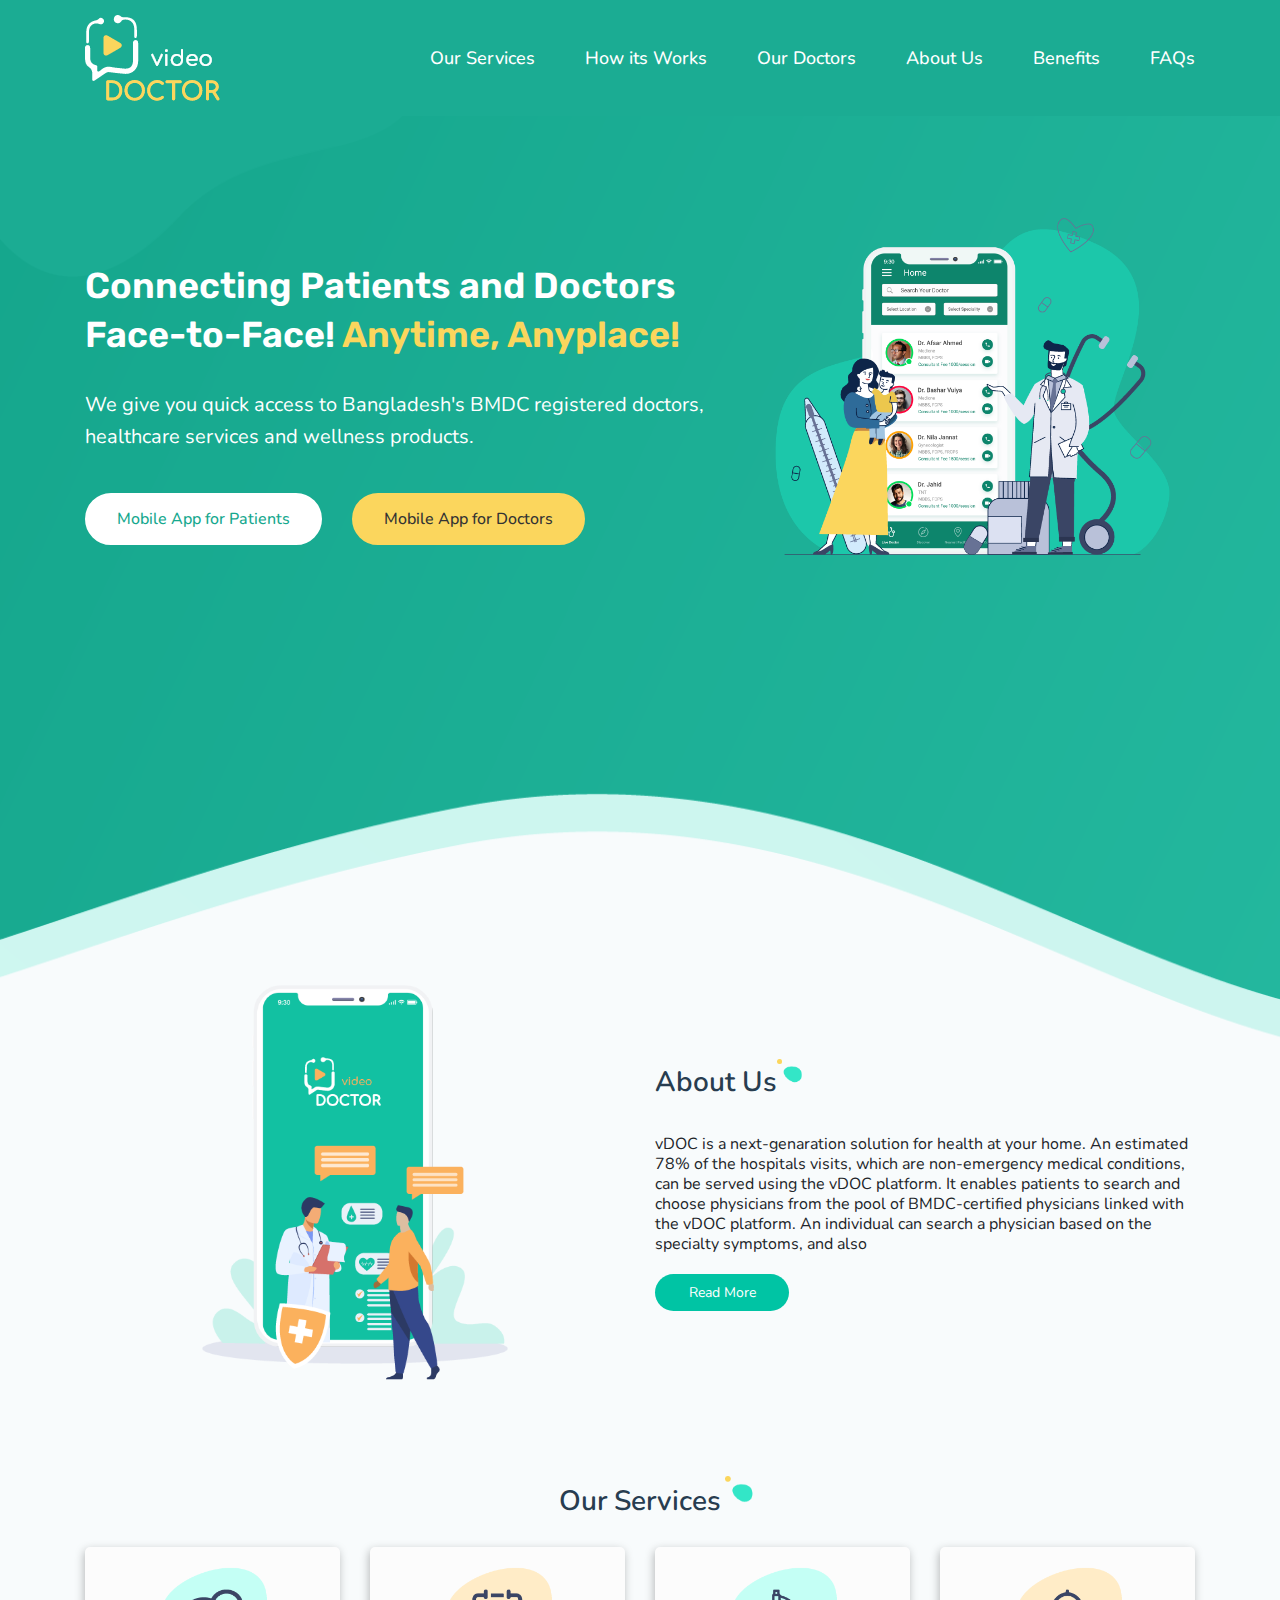
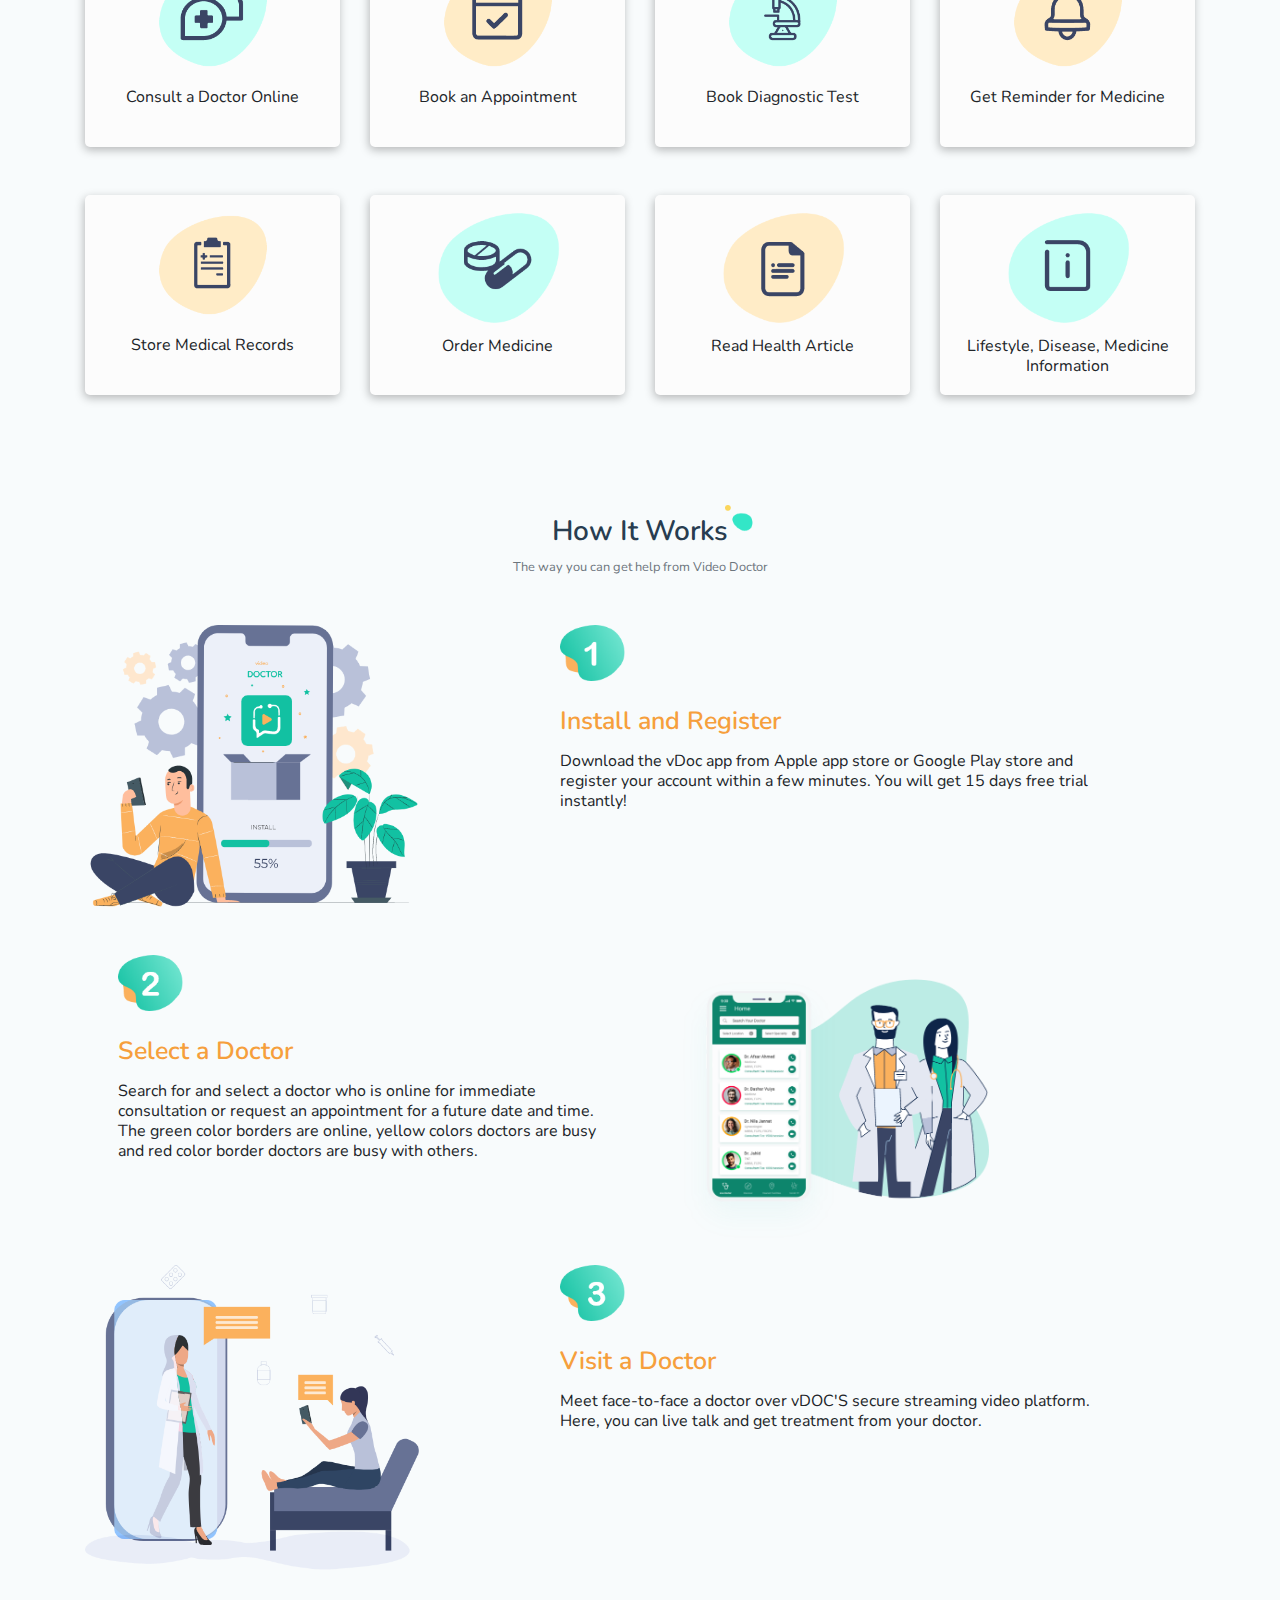
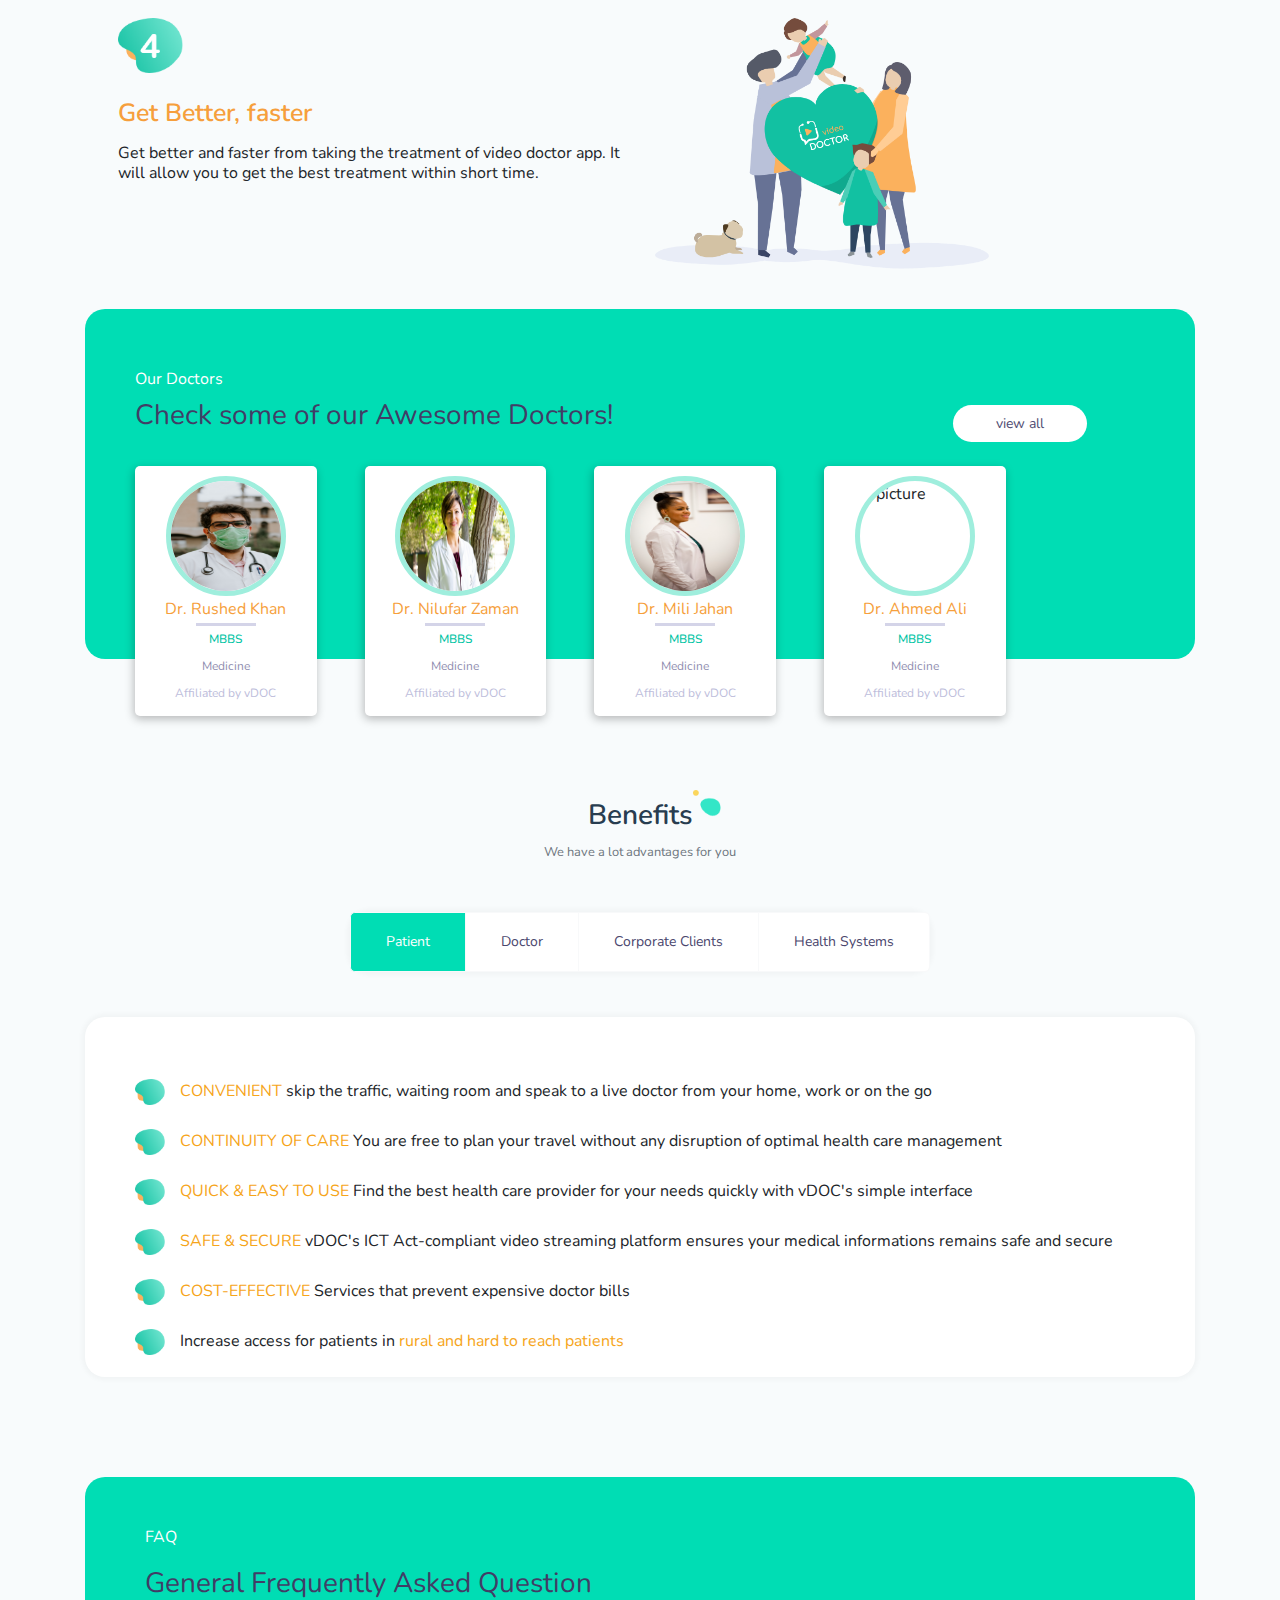
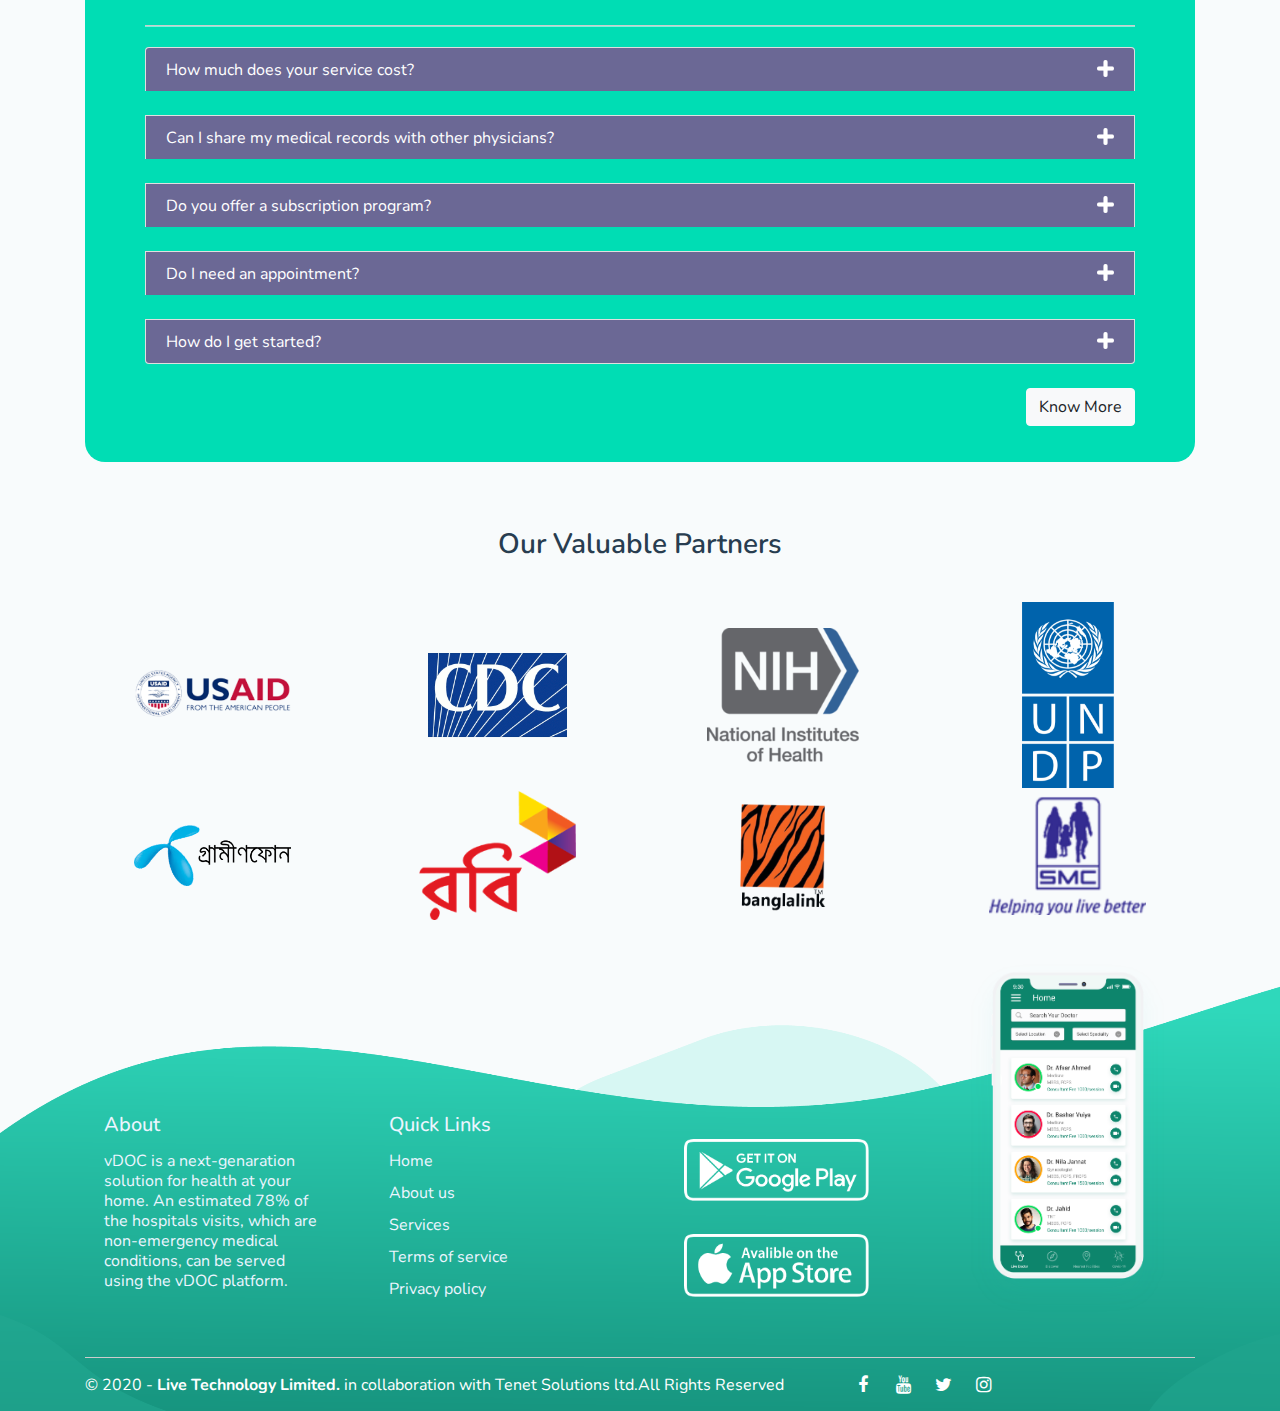
==== commit e746c247: "fixed responsive issue" ====
--- a/index.html
+++ b/index.html
@@ -112,7 +112,7 @@
                 <h3>Our Services</h3>
                 <img src="./assets/img/16.png" alt="service logo">
             </div>
-            <div class="row mb-5">
+            <div class="row mb-5 service-margin">
                 <div class="col-md-3">
                     <div class="service">
                         <img src="./assets/img/4.Consult-01.png" alt="image">
@@ -239,29 +239,29 @@
                 
                
                     <div class="col-md-2 cus-row mr-5 doc-pro">
-                        <img src="./assets/img/doctor.png" alt="picture">
+                        <img src="./assets/img/doc1.jpg" alt="picture">
                         <span class="name">Dr. Rushed Khan</span>
                         <span class="degree">MBBS</span>
                         <span class="dept">Medicine</span>
                         <span class="designation">Affiliated by vDOC</span>
                     </div>
                     <div class="col-md-2 mr-5 doc-pro hide-elm">
-                        <img src="./assets/img/doctor.png" alt="picture">
-                        <span class="name">Dr. Rushed Khan</span>
+                        <img src="./assets/img/doc2.jpg" alt="picture">
+                        <span class="name">Dr. Nilufar Zaman</span>
                         <span class="degree">MBBS</span>
                         <span class="dept">Medicine</span>
                         <span class="designation">Affiliated by vDOC</span>
                     </div>
                     <div class="col-md-2 mr-5  doc-pro hide-elm">
-                        <img src="./assets/img/doctor.png" alt="picture">
-                        <span class="name">Dr. Rushed Khan</span>
+                        <img src="./assets/img/doc5.jpg" alt="picture">
+                        <span class="name">Dr. Mili Jahan</span>
                         <span class="degree">MBBS</span>
                         <span class="dept">Medicine</span>
                         <span class="designation">Affiliated by vDOC</span>
                     </div>
                     <div class="col-md-2  doc-pro hide-elm">
-                        <img src="./assets/img/doctor.png" alt="picture">
-                        <span class="name">Dr. Rushed Khan</span>
+                        <img src="./assets/img/doc3.jpg" alt="picture">
+                        <span class="name">Dr. Ahmed Ali</span>
                         <span class="degree">MBBS</span>
                         <span class="dept">Medicine</span>
                         <span class="designation">Affiliated by vDOC</span>
@@ -546,7 +546,7 @@
                 <div class="row text-white">
                     <div class="col-lg-8">
                       <div class="copyright">
-                        &copy; 2020 - <strong>Live Technology Limited</strong>.in collaboration with Tenet Solutions ltd.All Rights Reserved
+                        &copy; 2020 - <strong>Live Technology Limited.</strong> in collaboration with Tenet Solutions ltd.All Rights Reserved
                       </div>
                     </div>
                     <div class="col-lg-4 social-links">
--- a/assets/css/style.css
+++ b/assets/css/style.css
@@ -102,13 +102,16 @@
     padding: 0;
     font-weight: 500;
 }
+.header .navbar .mainMenu .navbar-nav .nav-item .nav-link:hover {
+     color: #F69F3C;
+}
 
 /*===================================   header style      =================================*/
 
 /* ==================================   bannerWrap style    ================================= */
 .bannerWrap {
     background: url(../img/1.Slider-background-01.png) no-repeat scroll top left / cover;
-    padding: 100px 0 270px;
+    padding: 170px 0 450px;
 }
 
 .bannerContent {
@@ -176,7 +179,7 @@
 /* ==================================   about us style    ================================= */
 
 .about {
-    margin-top: -42px;
+    margin-top: -160px;
 }
 .header-about {
     margin: 27px 0px;
@@ -217,6 +220,8 @@
 .services {
     margin-top: 40px;
 }
+
+
 
 .services .service-header {
 }
@@ -627,6 +632,10 @@
     color: #ecf5ff;
     text-decoration: none;
 }
+
+.footer ul a:hover {
+    color: #F69F3C;
+}
 .footer .section .social {
     padding-top: 33px;
     padding-right: 10%;
@@ -634,7 +643,7 @@
 
 }
 /*social link*/
-.footer .mobile {;
+.footer .mobile {
     height:100%;
 }
 /*copywrite*/
--- a/assets/css/response.css
+++ b/assets/css/response.css
@@ -3,20 +3,102 @@
         margin-right: 0;
         line-height: 40px;
     }
-    .our-doctors .doc-background{
-        background-color: #00DDB4;
+    .our-doctors .doc-background {
+        background-color: #00ddb4;
         min-height: 400px;
         /* width: 100vw; */
-        border-radius: 20px; 
+        border-radius: 20px;
         padding: 30px 30px 0 30px;
-         
     }
-    .our-doctors .doc-background .main-heading{
+    .our-doctors .doc-background .main-heading {
         font-size: 20px;
     }
 
-    .our-doctors .hide-elm{
+    .our-doctors .hide-elm {
         visibility: hidden;
     }
+}
 
-  }+@media (max-width: 767px) {
+    .benefits .btn-group-lg {
+        height: auto;
+        border-radius: 0;
+        -webkit-box-shadow: none;
+        -moz-box-shadow: none;
+        box-shadow: none;
+        display: block;
+    }
+    .benefits .btn {
+        display: inline-block;
+        padding: 10px 20px;
+        margin-bottom: 10px;
+        margin-right: 10px;
+    }
+    .bannerContent .btnGroup {
+        display: block;
+        padding: 0 20px;
+    }
+    .bannerContent .btnGlob.btnPatient {
+        margin-right: 0;
+        margin-bottom: 20px;
+    }
+    .bannerWrap {
+        padding-bottom: 230px;
+    }
+    .services .service-margin{
+        margin-bottom: 0rem !important;
+    }
+    .services .service {
+        margin-bottom: 50px;
+    }
+    .description {
+        margin-bottom: 30px;
+    }
+    .howitworks .main-image img {
+        max-width: 100%;
+        width: 100%;
+        margin-bottom: 30px;
+    }
+    .facilities .facilities-background li {
+        margin-bottom: 40px;
+    }
+    .facilities .facilities-background {
+        padding: 30px;
+        margin-bottom: 0;
+    }
+    .faq {
+        margin-top: 60px;
+    }
+    .faq .faq-background {
+        padding: 30px;
+        padding-bottom: 50px;
+    }
+    .partner-img {
+        padding: 0;
+        height: auto;
+        margin-bottom: 80px;
+    }
+    .footer {
+        background: #28c6ab;
+    }
+    .footer .section .social {
+        max-width: 160px;
+        padding: 0;
+        margin-right: 30px;
+        float: left;
+    }
+    .col-lg-4.social-links {
+        text-align: center;
+        padding-top: 20px;
+    }
+    .copyright {
+        text-align: center;
+    }
+    .header .navbar .mainMenu .navbar-nav {
+        padding-top: 15px;
+    }
+    .header .navbar .mainMenu .navbar-nav .nav-item {
+        margin-bottom: 10px;
+    }
+     
+}
